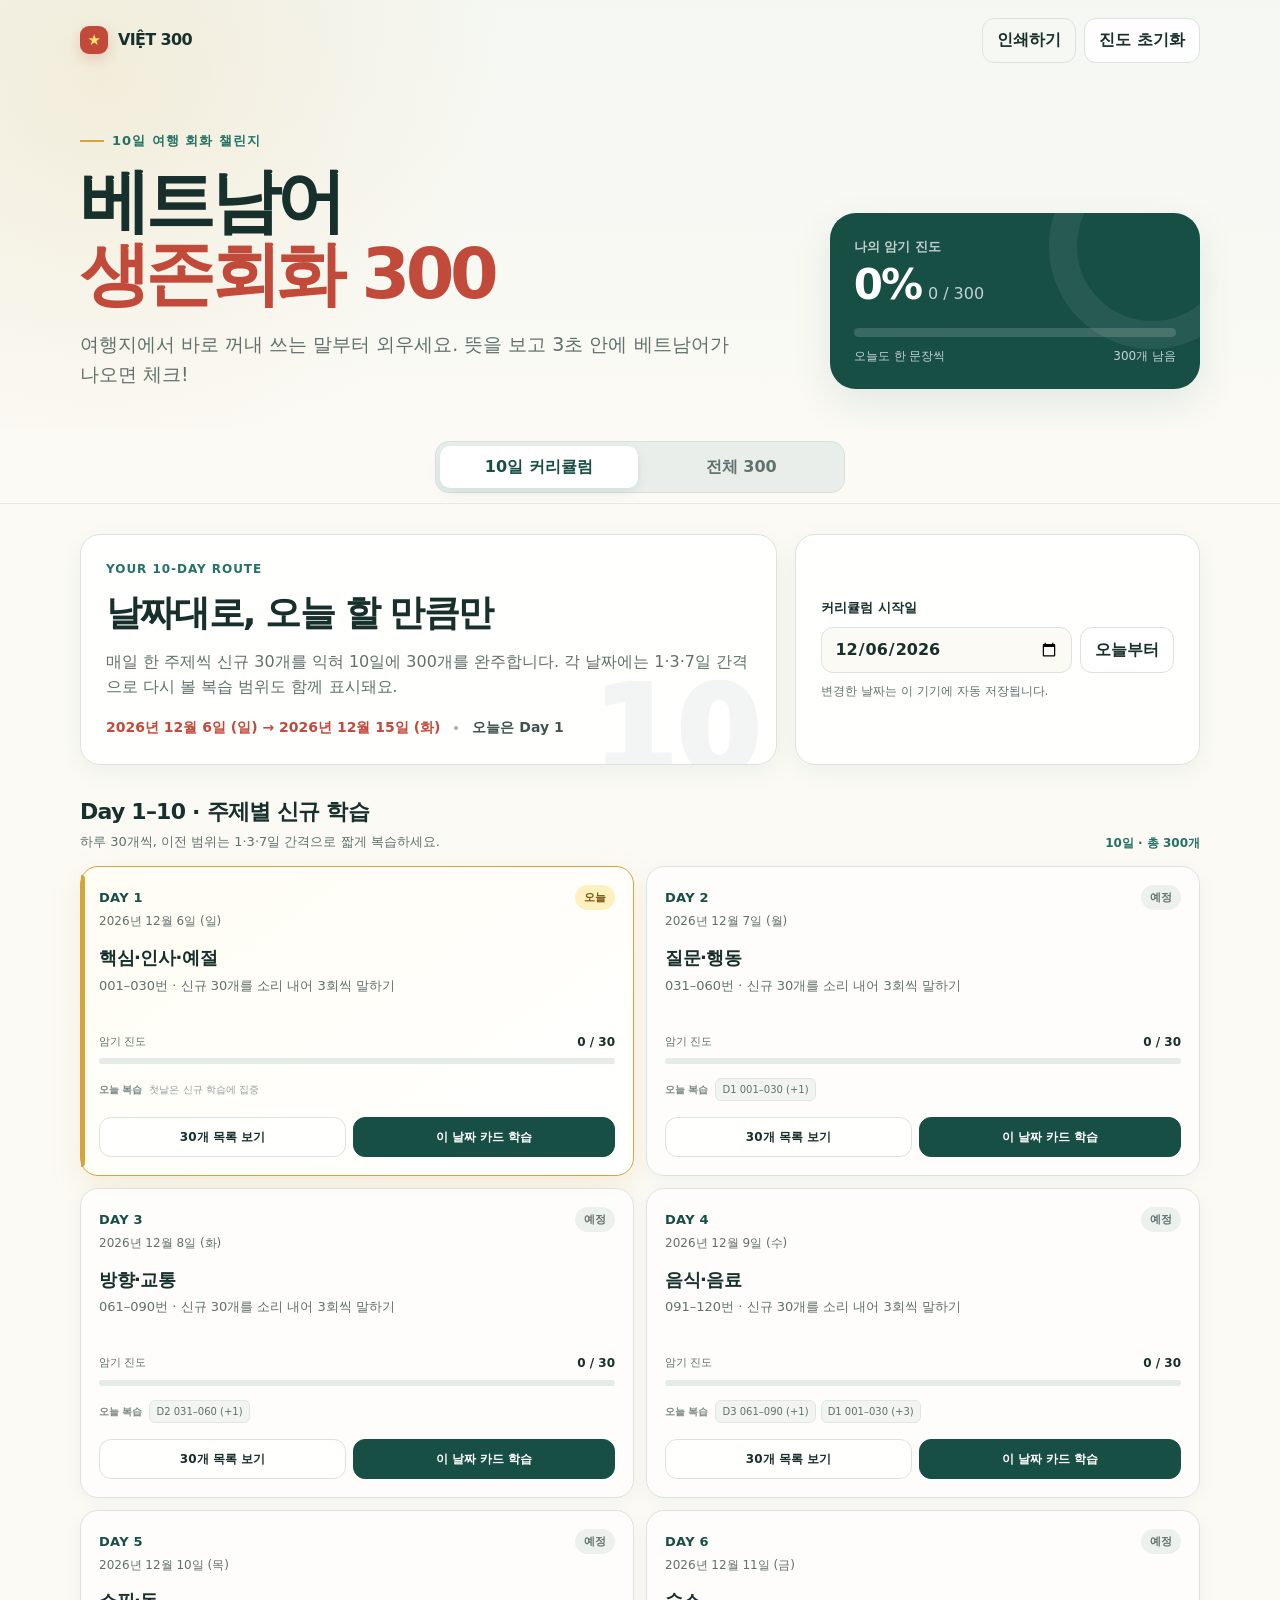
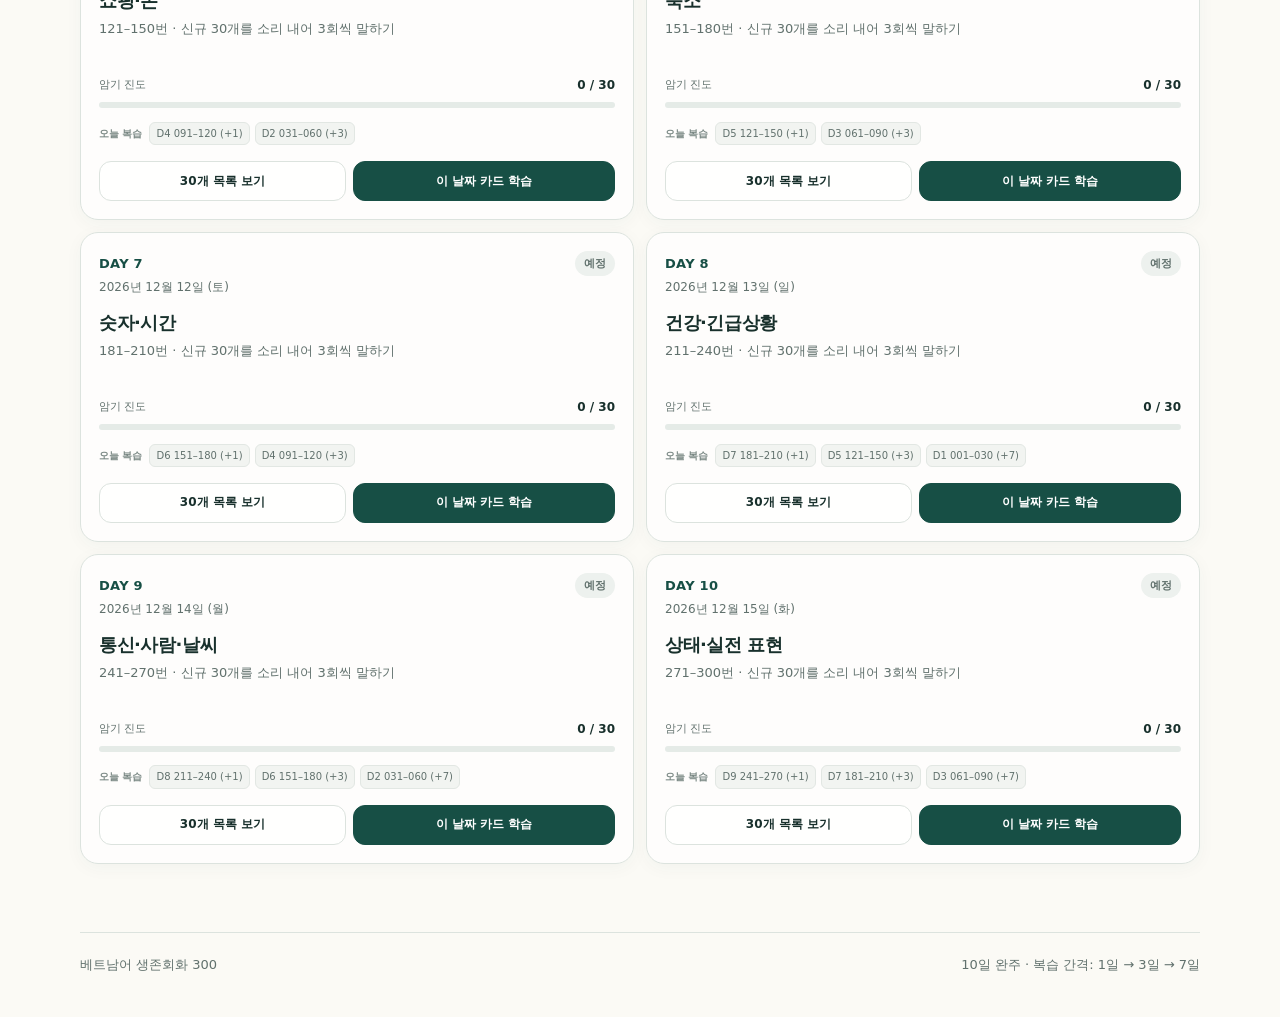
==== index.html @ 4cffe4d6 "Add files via upload" ====
<!doctype html>
<html lang="ko">
<head>
  <meta charset="utf-8">
  <meta name="viewport" content="width=device-width, initial-scale=1">
  <meta name="theme-color" content="#174f45">
  <meta name="description" content="여행과 생활에 바로 쓰는 베트남어 300개를 날짜별 10일 커리큘럼과 암기카드로 익히는 학습장">
  <title>베트남어 생존회화 300</title>
  <style>
    :root {
      --ink: #18302c;
      --muted: #61716d;
      --paper: #fbfaf5;
      --surface: #ffffff;
      --line: #dce3de;
      --green: #174f45;
      --green-2: #267265;
      --green-soft: #e8f2ed;
      --red: #c24a3b;
      --red-soft: #f9e9e5;
      --gold: #d5a43a;
      --shadow: 0 14px 38px rgba(23, 79, 69, .10);
      --radius: 20px;
    }

    * { box-sizing: border-box; }
    html { scroll-behavior: smooth; }
    body {
      margin: 0;
      color: var(--ink);
      background:
        radial-gradient(circle at 8% 3%, rgba(213, 164, 58, .13), transparent 25rem),
        linear-gradient(180deg, #f5f7f2 0, var(--paper) 28rem);
      font-family: Pretendard, "Noto Sans KR", "Apple SD Gothic Neo", system-ui, -apple-system, sans-serif;
      line-height: 1.55;
    }
    button, input { font: inherit; }
    button { color: inherit; }
    button, label { -webkit-tap-highlight-color: transparent; }
    .wrap { width: min(1120px, calc(100% - 32px)); margin: 0 auto; }
    .skip-link {
      position: fixed; left: 12px; top: -100px; z-index: 1000;
      padding: 10px 14px; color: white; background: var(--green); border-radius: 8px;
    }
    .skip-link:focus { top: 12px; }
    .site-header { padding: 18px 0 0; }
    .nav { display: flex; align-items: center; justify-content: space-between; gap: 16px; }
    .brand { display: flex; align-items: center; gap: 10px; font-weight: 850; letter-spacing: -.04em; }
    .flag-dot {
      width: 28px; height: 28px; display: grid; place-items: center; flex: 0 0 auto;
      color: #ffe16b; background: var(--red); border-radius: 9px; font-size: 15px;
      box-shadow: 0 5px 14px rgba(194, 74, 59, .22);
    }
    .nav-actions { display: flex; gap: 8px; }
    .btn {
      min-height: 44px; border: 1px solid var(--line); border-radius: 12px; padding: 9px 14px;
      background: rgba(255,255,255,.84); font-weight: 750; cursor: pointer; transition: .18s ease;
    }
    .btn:hover { transform: translateY(-1px); border-color: #adc2ba; box-shadow: 0 6px 16px rgba(23,79,69,.08); }
    .btn:focus-visible, .chip:focus-visible, input:focus-visible, .learn-check:focus-within {
      outline: 3px solid rgba(213,164,58,.52); outline-offset: 2px;
    }
    .btn.primary { border-color: var(--green); color: white; background: var(--green); }
    .btn.primary:hover { background: #103f37; }
    .btn.ghost { background: transparent; }
    .hero {
      display: grid; grid-template-columns: 1.45fr .75fr; gap: 34px; align-items: end;
      padding: 62px 0 42px;
    }
    .eyebrow {
      display: inline-flex; align-items: center; gap: 8px; margin: 0 0 14px;
      color: var(--green-2); font-size: 13px; font-weight: 850; letter-spacing: .08em;
      text-transform: uppercase;
    }
    .eyebrow::before { content: ""; width: 24px; height: 2px; background: var(--gold); }
    h1 { margin: 0; max-width: 760px; font-size: clamp(38px, 7vw, 70px); line-height: 1.04; letter-spacing: -.065em; }
    h1 .accent { color: var(--red); }
    .lead { max-width: 650px; margin: 20px 0 0; color: var(--muted); font-size: clamp(16px, 2.5vw, 19px); }
    .progress-card {
      position: relative; overflow: hidden; padding: 24px; color: white;
      background: var(--green); border-radius: 26px; box-shadow: var(--shadow);
    }
    .progress-card::after {
      content: ""; position: absolute; width: 150px; height: 150px; right: -55px; top: -70px;
      border: 28px solid rgba(255,255,255,.07); border-radius: 50%;
    }
    .progress-label { margin: 0 0 4px; color: rgba(255,255,255,.73); font-size: 13px; font-weight: 800; }
    .progress-number { display: flex; align-items: baseline; gap: 7px; }
    .progress-number strong { font-size: 42px; line-height: 1.15; letter-spacing: -.05em; }
    .progress-number span { color: rgba(255,255,255,.74); }
    .bar { height: 9px; margin-top: 18px; overflow: hidden; background: rgba(255,255,255,.15); border-radius: 999px; }
    .bar > span { display: block; width: 0; height: 100%; background: #f3cd69; border-radius: inherit; transition: width .35s ease; }
    .progress-foot { display: flex; justify-content: space-between; margin-top: 10px; color: rgba(255,255,255,.74); font-size: 12px; }
    .toolbar-shell {
      position: sticky; top: 0; z-index: 20; padding: 10px 0;
      background: rgba(251,250,245,.88); backdrop-filter: blur(14px);
      border-bottom: 1px solid rgba(220,227,222,.75);
    }
    .view-switch {
      display: grid; grid-template-columns: repeat(2, minmax(0, 1fr)); gap: 5px;
      width: min(410px, 100%); margin: 0 auto; padding: 4px;
      background: #e9eeea; border: 1px solid #d7e0da; border-radius: 14px;
    }
    .view-tab {
      min-height: 42px; padding: 8px 14px; border: 0; border-radius: 10px;
      color: var(--muted); background: transparent; font-weight: 820; cursor: pointer;
    }
    .view-tab[aria-selected="true"] {
      color: var(--green); background: white; box-shadow: 0 4px 12px rgba(23,79,69,.09);
    }
    .view-tab:focus-visible { outline: 3px solid rgba(213,164,58,.52); outline-offset: 2px; }
    .word-tools { margin-top: 10px; }
    .toolbar { display: grid; grid-template-columns: 1fr auto; gap: 12px; align-items: center; }
    .search-wrap { position: relative; }
    .search-icon { position: absolute; left: 16px; top: 50%; transform: translateY(-50%); color: var(--muted); font-size: 18px; }
    #search {
      width: 100%; height: 50px; padding: 0 44px 0 46px; color: var(--ink);
      background: var(--surface); border: 1px solid var(--line); border-radius: 15px;
      box-shadow: 0 4px 14px rgba(23,79,69,.04);
    }
    #search::placeholder { color: #8c9995; }
    #wordsPanel { scroll-margin-top: 170px; }
    .clear-search {
      position: absolute; right: 8px; top: 7px; width: 36px; height: 36px; border: 0;
      border-radius: 50%; color: var(--muted); background: transparent; cursor: pointer;
    }
    .clear-search:hover { background: var(--green-soft); }
    .category-strip { display: flex; gap: 8px; padding: 14px 0 2px; overflow-x: auto; scrollbar-width: thin; }
    .chip {
      flex: 0 0 auto; min-height: 38px; padding: 7px 13px; border: 1px solid var(--line);
      border-radius: 999px; background: var(--surface); color: var(--muted); font-weight: 720; cursor: pointer;
    }
    .chip[aria-pressed="true"] { color: white; background: var(--green); border-color: var(--green); }
    main { padding: 30px 0 68px; }
    [hidden] { display: none !important; }

    .curriculum-head {
      display: grid; grid-template-columns: minmax(0, 1fr) minmax(280px, .58fr); gap: 18px;
      align-items: stretch; margin-bottom: 30px;
    }
    .curriculum-intro, .date-card {
      padding: 25px; background: rgba(255,255,255,.94); border: 1px solid var(--line);
      border-radius: var(--radius); box-shadow: 0 7px 25px rgba(23,79,69,.055);
    }
    .curriculum-intro { position: relative; overflow: hidden; }
    .curriculum-intro::after {
      content: "10"; position: absolute; right: 18px; bottom: -28px; z-index: 0;
      color: rgba(23,79,69,.055); font-size: 120px; font-weight: 950; line-height: 1;
    }
    .curriculum-intro > * { position: relative; z-index: 1; }
    .section-kicker {
      margin: 0 0 6px; color: var(--green-2); font-size: 12px; font-weight: 850;
      letter-spacing: .08em; text-transform: uppercase;
    }
    .curriculum-intro h2 { margin: 0; font-size: clamp(27px, 4vw, 36px); letter-spacing: -.05em; }
    .curriculum-copy { max-width: 660px; margin: 9px 0 18px; color: var(--muted); }
    .schedule-summary {
      display: flex; flex-wrap: wrap; align-items: center; gap: 8px 14px; margin: 0;
      color: #40534e; font-size: 14px; font-weight: 720;
    }
    .schedule-summary strong { color: var(--red); }
    .summary-dot { width: 4px; height: 4px; background: #a8b5b0; border-radius: 50%; }
    .date-card { display: flex; flex-direction: column; justify-content: center; }
    .date-card label { display: block; margin-bottom: 8px; font-size: 13px; font-weight: 820; }
    .date-row { display: grid; grid-template-columns: minmax(0, 1fr) auto; gap: 8px; }
    #startDate {
      width: 100%; min-height: 46px; padding: 9px 12px; color: var(--ink); background: var(--paper);
      border: 1px solid var(--line); border-radius: 12px; font-weight: 720;
    }
    .date-help { margin: 9px 0 0; color: var(--muted); font-size: 12px; }
    .phase + .phase { margin-top: 38px; }
    .phase-head { display: flex; align-items: end; justify-content: space-between; gap: 16px; margin-bottom: 14px; }
    .phase-head h3 { margin: 0; font-size: 22px; letter-spacing: -.035em; }
    .phase-head p { margin: 3px 0 0; color: var(--muted); font-size: 13px; }
    .phase-count { flex: 0 0 auto; color: var(--green-2); font-size: 12px; font-weight: 800; }
    .day-grid { display: grid; grid-template-columns: repeat(2, minmax(0, 1fr)); gap: 12px; }
    .day-card {
      position: relative; min-width: 0; padding: 18px; background: rgba(255,255,255,.94);
      border: 1px solid var(--line); border-radius: 18px; box-shadow: 0 4px 18px rgba(23,79,69,.04);
    }
    .day-card.today {
      border-color: var(--gold); background: linear-gradient(145deg, #fffdf4, #fff);
      box-shadow: 0 11px 30px rgba(213,164,58,.15);
    }
    .day-card.today::before {
      content: ""; position: absolute; inset: 8px auto 8px 0; width: 4px;
      background: var(--gold); border-radius: 0 999px 999px 0;
    }
    .day-card.completed { background: #f3f7f4; }
    .day-card.upcoming { background: rgba(255,255,255,.72); }
    .day-card.overdue { border-color: #e4c5bd; }
    .day-top { display: flex; align-items: start; justify-content: space-between; gap: 12px; }
    .day-label { color: var(--green); font-size: 13px; font-weight: 900; letter-spacing: .02em; }
    .day-date { display: block; margin-top: 2px; color: var(--muted); font-size: 12px; }
    .day-status {
      flex: 0 0 auto; padding: 4px 9px; border-radius: 999px; color: var(--muted);
      background: #edf1ee; font-size: 11px; font-weight: 850;
    }
    .today .day-status { color: #755613; background: #fff0bf; }
    .completed .day-status { color: var(--green); background: #dfeee7; }
    .overdue .day-status { color: #9d493c; background: var(--red-soft); }
    .day-card h4 { margin: 13px 0 4px; font-size: 18px; letter-spacing: -.025em; }
    .day-task { min-height: 43px; margin: 0; color: var(--muted); font-size: 13px; }
    .day-progress { margin-top: 14px; }
    .day-progress-head { display: flex; justify-content: space-between; gap: 12px; color: var(--muted); font-size: 11px; }
    .day-progress-head strong { color: var(--ink); font-size: 12px; }
    .mini-bar { height: 6px; margin-top: 7px; overflow: hidden; background: #e5ebe7; border-radius: 999px; }
    .mini-bar span { display: block; height: 100%; background: var(--green-2); border-radius: inherit; }
    .review-due {
      display: flex; flex-wrap: wrap; align-items: center; gap: 5px; margin-top: 13px; min-height: 25px;
    }
    .review-label { margin-right: 2px; color: #7b8985; font-size: 10px; font-weight: 850; }
    .review-chip {
      padding: 3px 6px; color: #61716d; background: #f2f4f1; border: 1px solid #e2e7e3;
      border-radius: 6px; font-size: 10px; white-space: nowrap;
    }
    .review-empty { color: #95a09d; font-size: 10px; }
    .day-actions { display: flex; flex-wrap: wrap; gap: 7px; margin-top: 15px; }
    .day-actions .btn { flex: 1 1 118px; min-height: 40px; padding: 7px 10px; font-size: 12px; }
    .day-actions .btn.primary { flex-grow: 1.12; }
    .scope-banner {
      display: flex; align-items: center; justify-content: space-between; gap: 12px;
      margin-bottom: 16px; padding: 11px 13px; color: var(--green); background: var(--green-soft);
      border: 1px solid #c9ddd5; border-radius: 13px; font-size: 13px; font-weight: 750;
    }
    .scope-banner .btn { flex: 0 0 auto; min-height: 36px; padding: 6px 10px; background: white; font-size: 11px; }
    .list-head { display: flex; justify-content: space-between; align-items: end; gap: 18px; margin-bottom: 18px; }
    .list-head h2 { margin: 0; font-size: 25px; letter-spacing: -.04em; }
    .result-count { margin: 3px 0 0; color: var(--muted); font-size: 14px; }
    .legend { color: var(--muted); font-size: 13px; text-align: right; }
    .word-grid { display: grid; grid-template-columns: repeat(2, minmax(0, 1fr)); gap: 12px; }
    .word-card {
      display: grid; grid-template-columns: 46px minmax(0,1.25fr) minmax(0,1fr) 42px;
      align-items: center; gap: 12px; min-height: 96px; padding: 16px;
      background: rgba(255,255,255,.94); border: 1px solid var(--line); border-radius: 17px;
      box-shadow: 0 4px 18px rgba(23,79,69,.045); transition: .2s ease;
    }
    .word-card:hover { border-color: #b8cbc4; box-shadow: 0 10px 26px rgba(23,79,69,.08); }
    .word-card.learned { background: #f2f7f3; }
    .word-card.learned .vietnamese { text-decoration: line-through; text-decoration-color: rgba(23,79,69,.3); }
    .num { color: #87938f; font-size: 12px; font-weight: 780; font-variant-numeric: tabular-nums; }
    .vietnamese { display: block; font-size: 19px; font-weight: 850; line-height: 1.28; letter-spacing: -.01em; }
    .pronunciation { display: block; margin-top: 4px; color: var(--green-2); font-size: 13px; }
    .meaning { color: #3d504b; font-size: 14px; }
    .learn-check {
      display: grid; place-items: center; width: 44px; height: 44px; justify-self: end;
      border: 1px solid var(--line); border-radius: 12px; background: var(--paper); cursor: pointer;
    }
    .learn-check:hover { border-color: var(--green-2); }
    .learn-check input { position: absolute; opacity: 0; width: 1px; height: 1px; }
    .checkmark {
      width: 20px; height: 20px; display: grid; place-items: center; border: 2px solid #9aaba6;
      border-radius: 7px; color: white; font-size: 13px; font-weight: 900;
    }
    .learn-check input:checked + .checkmark { border-color: var(--green); background: var(--green); }
    .learn-check input:checked + .checkmark::after { content: "✓"; }
    .empty {
      grid-column: 1 / -1; padding: 70px 20px; text-align: center; color: var(--muted);
      border: 1px dashed #bdcac5; border-radius: var(--radius);
    }
    .empty strong { display: block; margin-bottom: 5px; color: var(--ink); font-size: 18px; }
    .guide { margin-top: 54px; }
    .guide > h2 { margin: 0 0 18px; font-size: 25px; letter-spacing: -.04em; }
    .guide-grid { display: grid; grid-template-columns: 1.2fr .8fr; gap: 14px; }
    .plan-card { grid-column: 1 / -1; }
    details { background: var(--surface); border: 1px solid var(--line); border-radius: 18px; }
    summary { padding: 18px 20px; font-weight: 820; cursor: pointer; }
    .details-body { padding: 0 20px 20px; color: var(--muted); }
    .patterns { margin: 0; padding-left: 23px; }
    .patterns li + li { margin-top: 8px; }
    .patterns code { color: var(--green); background: var(--green-soft); border-radius: 5px; padding: 1px 5px; font-family: inherit; font-weight: 750; }
    .routine { margin: 0; padding-left: 21px; }
    .routine li + li { margin-top: 8px; }
    .plan-stages { display: grid; grid-template-columns: repeat(3, 1fr); gap: 10px; }
    .plan-stage { padding: 14px; background: var(--paper); border: 1px solid var(--line); border-radius: 13px; }
    .plan-stage strong { display: block; margin-bottom: 4px; color: var(--green); font-size: 13px; }
    .plan-stage span { font-size: 13px; }
    .notice {
      margin-top: 16px; padding: 15px 17px; color: #745b1f; background: #fff7df;
      border: 1px solid #edd99c; border-radius: 14px; font-size: 13px;
    }
    footer { padding: 0 0 42px; color: var(--muted); font-size: 13px; }
    .footer-inner { display: flex; justify-content: space-between; gap: 20px; padding-top: 22px; border-top: 1px solid var(--line); }

    .modal {
      position: fixed; inset: 0; z-index: 100; display: none; place-items: center; padding: 18px;
      background: rgba(15,35,31,.72); backdrop-filter: blur(9px);
    }
    .modal.open { display: grid; }
    .study-panel {
      width: min(650px, 100%); max-height: calc(100dvh - 36px); overflow: auto; padding: 18px;
      background: #f6f7f2; border-radius: 26px; box-shadow: 0 30px 90px rgba(0,0,0,.28);
    }
    .study-top { display: flex; justify-content: space-between; align-items: center; gap: 10px; }
    .study-meta { color: var(--muted); font-size: 13px; font-weight: 750; }
    .icon-btn {
      width: 44px; height: 44px; border: 1px solid var(--line); border-radius: 12px;
      background: white; font-size: 20px; cursor: pointer;
    }
    .flashcard {
      position: relative; width: 100%; min-height: 350px; margin-top: 14px; padding: 40px 30px;
      display: flex; flex-direction: column; align-items: center; justify-content: center;
      color: inherit; font: inherit; text-align: center; background: white; border: 1px solid var(--line); border-radius: 22px;
      box-shadow: var(--shadow); cursor: pointer; user-select: none;
    }
    .flash-category {
      position: absolute; top: 18px; left: 18px; padding: 5px 9px;
      color: var(--green-2); background: var(--green-soft); border-radius: 999px; font-size: 11px; font-weight: 800;
    }
    .flash-num { position: absolute; top: 22px; right: 20px; color: #8a9692; font-size: 12px; }
    .flash-prompt { color: var(--muted); font-size: 13px; font-weight: 760; }
    .flash-meaning { margin-top: 8px; font-size: clamp(25px, 6vw, 38px); font-weight: 870; line-height: 1.25; letter-spacing: -.045em; }
    .flash-answer { display: none; margin-top: 32px; padding-top: 26px; width: min(410px, 100%); border-top: 1px solid var(--line); }
    .flashcard.revealed .flash-answer { display: block; animation: rise .2s ease; }
    .flash-vietnamese { display: block; color: var(--red); font-size: clamp(26px, 6vw, 40px); font-weight: 900; line-height: 1.2; }
    .flash-pron { display: block; margin-top: 8px; color: var(--green-2); font-weight: 700; }
    .reveal-hint { margin-top: 26px; color: #8b9793; font-size: 12px; }
    .flashcard.revealed .reveal-hint { display: none; }
    @keyframes rise { from { opacity: 0; transform: translateY(7px); } }
    .study-actions { display: grid; grid-template-columns: auto repeat(5, 1fr); gap: 9px; margin-top: 12px; }
    .study-actions .btn { min-height: 48px; }
    .btn.shuffle[aria-pressed="true"] { color: var(--green); background: var(--green-soft); border-color: #a9c8bd; }
    .study-help { margin: 10px 3px 0; color: #788681; font-size: 11px; text-align: center; }
    .flash-answer-meaning { display: none; margin-top: 10px; color: #41534e; font-size: 16px; font-weight: 760; }
    .flashcard.listening .flash-answer-meaning { display: block; }
    body.modal-open { overflow: hidden; }
    .sr-only {
      position: absolute !important; width: 1px !important; height: 1px !important; padding: 0 !important;
      margin: -1px !important; overflow: hidden !important; clip: rect(0,0,0,0) !important; white-space: nowrap !important; border: 0 !important;
    }

    @media (max-width: 760px) {
      .wrap { width: min(100% - 22px, 660px); }
      .site-header { padding-top: 12px; }
      .brand span:last-child { font-size: 14px; }
      .nav-actions .btn.ghost { display: none; }
      .hero { grid-template-columns: 1fr; gap: 26px; padding: 42px 0 30px; }
      .progress-card { padding: 20px; }
      .curriculum-head { grid-template-columns: 1fr; }
      .day-grid { grid-template-columns: 1fr; }
      .toolbar { grid-template-columns: 1fr auto; }
      #studyButton span { display: none; }
      .word-grid { grid-template-columns: 1fr; }
      .word-card { grid-template-columns: 40px minmax(0,1.25fr) minmax(0,1fr) 40px; min-height: 88px; padding: 13px; gap: 8px; }
      .vietnamese { font-size: 17px; }
      .meaning { font-size: 13px; }
      .guide-grid { grid-template-columns: 1fr; }
      .plan-card { grid-column: auto; }
      .plan-stages { grid-template-columns: 1fr; }
      .footer-inner { flex-direction: column; gap: 5px; }
    }
    @media (max-width: 440px) {
      .word-card { grid-template-columns: 34px minmax(0,1fr) 38px; }
      .meaning { grid-column: 2; margin-top: -3px; }
      .learn-check { grid-column: 3; grid-row: 1 / span 2; }
      .toolbar-shell { padding-top: 7px; }
      .view-tab { padding-inline: 8px; font-size: 13px; }
      .curriculum-intro, .date-card { padding: 19px; }
      .date-row { grid-template-columns: 1fr; }
      .date-row .btn { width: 100%; }
      .phase-head { align-items: start; }
      .phase-count { display: none; }
      .day-card { padding: 16px; }
      .scope-banner { align-items: start; flex-direction: column; }
      .list-head { align-items: start; }
      .legend { display: none; }
      .flashcard { min-height: 330px; padding-inline: 20px; }
      .study-actions {
        position: sticky; bottom: 0; z-index: 2; grid-template-columns: 1fr 1fr;
        padding: 10px 0 calc(10px + env(safe-area-inset-bottom)); background: #f6f7f2;
      }
      .study-actions .shuffle { grid-column: 1 / -1; }
    }

    @media (prefers-reduced-motion: reduce) {
      *, *::before, *::after { scroll-behavior: auto !important; animation: none !important; transition: none !important; }
    }

    @media print {
      @page { margin: 12mm; }
      body { background: white; color: black; font-size: 10pt; }
      .site-header, .toolbar-shell, .nav-actions, .progress-card, .legend, .guide, #curriculumPanel, footer, .modal, .learn-check, .scope-banner { display: none !important; }
      .hero { display: block; padding: 0 0 8mm; }
      h1 { font-size: 25pt; }
      .lead { margin-top: 3mm; font-size: 10pt; }
      main { padding: 0; }
      .list-head { margin-bottom: 4mm; }
      .word-grid { grid-template-columns: repeat(2, 1fr); gap: 2mm; }
      .word-card, .word-card.learned { display: grid; grid-template-columns: 9mm 1.15fr 1fr; min-height: 0; padding: 2.5mm; break-inside: avoid; box-shadow: none; background: white; border-radius: 2mm; }
      .word-card.learned .vietnamese { text-decoration: none; }
      .vietnamese { font-size: 11pt; }
      .pronunciation, .meaning, .num { color: #333; font-size: 8.5pt; }
    }
  </style>
</head>
<body>
  <a class="skip-link" href="#mainContent">학습 내용으로 건너뛰기</a>

  <header class="site-header">
    <div class="wrap nav">
      <div class="brand"><span class="flag-dot" aria-hidden="true">★</span><span>VIỆT 300</span></div>
      <div class="nav-actions">
        <button class="btn ghost" id="printButton" type="button">인쇄하기</button>
        <button class="btn" id="resetButton" type="button">진도 초기화</button>
      </div>
    </div>
  </header>

  <section class="wrap hero" aria-labelledby="pageTitle">
    <div>
      <p class="eyebrow">10일 여행 회화 챌린지</p>
      <h1 id="pageTitle">베트남어<br><span class="accent">생존회화 300</span></h1>
      <p class="lead">여행지에서 바로 꺼내 쓰는 말부터 외우세요. 뜻을 보고 3초 안에 베트남어가 나오면 체크!</p>
    </div>
    <aside class="progress-card" aria-label="전체 학습 진도">
      <p class="progress-label">나의 암기 진도</p>
      <div class="progress-number"><strong id="progressPercent">0%</strong><span id="progressFraction">0 / 300</span></div>
      <div class="bar" aria-hidden="true"><span id="progressBar"></span></div>
      <div class="progress-foot"><span>오늘도 한 문장씩</span><span id="remainingText">300개 남음</span></div>
    </aside>
  </section>

  <div class="toolbar-shell">
    <div class="wrap">
      <div class="view-switch" role="tablist" aria-label="학습 화면 선택">
        <button class="view-tab" id="curriculumTab" type="button" role="tab" aria-selected="true" aria-controls="curriculumPanel">10일 커리큘럼</button>
        <button class="view-tab" id="wordsTab" type="button" role="tab" aria-selected="false" aria-controls="wordsPanel" tabindex="-1">전체 300</button>
      </div>
      <div class="word-tools" id="wordTools" hidden>
        <div class="toolbar">
          <div class="search-wrap">
            <label class="sr-only" for="search">베트남어, 발음 또는 뜻 검색</label>
            <span class="search-icon" aria-hidden="true">⌕</span>
            <input id="search" type="search" autocomplete="off" placeholder="베트남어·발음·뜻 검색">
            <button class="clear-search" id="clearSearch" type="button" aria-label="검색어 지우기" hidden>×</button>
          </div>
          <button class="btn primary" id="studyButton" type="button">암기카드 <span>시작</span></button>
        </div>
        <nav class="category-strip" id="categoryStrip" aria-label="주제별 필터"></nav>
      </div>
    </div>
  </div>

  <main class="wrap" id="mainContent">
    <section id="curriculumPanel" role="tabpanel" aria-labelledby="curriculumTab">
      <div class="curriculum-head">
        <div class="curriculum-intro">
          <p class="section-kicker">Your 10-day route</p>
          <h2>날짜대로, 오늘 할 만큼만</h2>
          <p class="curriculum-copy">매일 한 주제씩 신규 30개를 익혀 10일에 300개를 완주합니다. 각 날짜에는 1·3·7일 간격으로 다시 볼 복습 범위도 함께 표시돼요.</p>
          <p class="schedule-summary" id="scheduleSummary" aria-live="polite"></p>
        </div>
        <div class="date-card">
          <label for="startDate">커리큘럼 시작일</label>
          <div class="date-row">
            <input id="startDate" type="date" aria-describedby="dateHelp">
            <button class="btn" id="todayStartButton" type="button">오늘부터</button>
          </div>
          <p class="date-help" id="dateHelp">변경한 날짜는 이 기기에 자동 저장됩니다.</p>
        </div>
      </div>
      <div id="curriculumList" aria-label="10일 학습 일정"></div>
    </section>

    <section id="wordsPanel" role="tabpanel" aria-labelledby="wordsTab" hidden>
      <div class="scope-banner" id="scopeBanner" hidden>
        <span id="scopeText"></span>
        <button class="btn" id="clearScope" type="button">전체 300개로</button>
      </div>
      <section aria-labelledby="listTitle">
      <div class="list-head">
        <div>
          <h2 id="listTitle">전체 표현</h2>
          <p class="result-count" id="resultCount" aria-live="polite">300개 표현</p>
        </div>
        <p class="legend">외웠다면 오른쪽 체크 ✓</p>
      </div>
      <div class="word-grid" id="wordList"></div>
      </section>

      <section class="guide" aria-labelledby="guideTitle">
      <h2 id="guideTitle">외우는 방법</h2>
      <div class="guide-grid">
        <details open>
          <summary>반드시 외울 문장 틀 10개</summary>
          <div class="details-body">
            <ol class="patterns">
              <li><code>Tôi muốn ___.</code> — 저는 ___을 원해요.</li>
              <li><code>Tôi cần ___.</code> — 저는 ___이 필요해요.</li>
              <li><code>Cho tôi ___, được không ạ?</code> — ___을 주시겠어요?</li>
              <li><code>Tôi muốn đi đến ___.</code> — ___에 가고 싶어요.</li>
              <li><code>___ ở đâu?</code> — ___은 어디예요?</li>
              <li><code>Có ___ không?</code> — ___이 있나요?</li>
              <li><code>___ bao nhiêu tiền?</code> — ___은 얼마예요?</li>
              <li><code>Tôi có thể ___ không?</code> — 제가 ___해도 되나요?</li>
              <li><code>Tôi không hiểu. Xin nói chậm / nói lại.</code> — 이해 못 했어요. 천천히 / 다시 말해 주세요.</li>
              <li><code>Tôi bị đau ___. Tôi cần bác sĩ.</code> — ___이 아파요. 의사가 필요해요.</li>
            </ol>
          </div>
        </details>
        <details open>
          <summary>하루 25분 루틴</summary>
          <div class="details-body">
            <ol class="routine">
              <li>전날 복습 <strong>5분</strong></li>
              <li>신규 단어 듣고 따라 말하기 <strong>10분</strong></li>
              <li>뜻을 가리고 회상하기 <strong>7분</strong></li>
              <li>문장 틀에 끼워 말하기 <strong>3분</strong></li>
            </ol>
            <p class="notice"><strong>발음 안내</strong><br>한글 표기는 북부 표준 발음에 가까운 읽기 힌트입니다. 성조는 베트남어 철자와 원어민 음성을 함께 확인하세요.</p>
          </div>
        </details>
        <details class="plan-card">
          <summary>10일 암기 계획</summary>
          <div class="details-body">
            <div class="plan-stages">
              <div class="plan-stage"><strong>매일 신규</strong><span>주제별 30개를 듣고 따라 말하기</span></div>
              <div class="plan-stage"><strong>간격 복습</strong><span>1일·3일·7일 전에 배운 범위 다시 보기</span></div>
              <div class="plan-stage"><strong>10일 완주</strong><span>하루 30개 × 10일로 전체 300개 학습</span></div>
            </div>
          </div>
        </details>
      </div>
      </section>
    </section>
  </main>

  <footer>
    <div class="wrap footer-inner"><span>베트남어 생존회화 300</span><span>10일 완주 · 복습 간격: 1일 → 3일 → 7일</span></div>
  </footer>

  <div class="modal" id="studyModal" role="dialog" aria-modal="true" aria-labelledby="studyTitle" aria-hidden="true">
    <section class="study-panel">
      <div class="study-top">
        <div>
          <strong id="studyTitle">암기카드</strong>
          <div class="study-meta" id="studyMeta" aria-live="polite"></div>
        </div>
        <button class="icon-btn" id="closeStudy" type="button" aria-label="암기카드 닫기">×</button>
      </div>
      <button class="flashcard" id="flashcard" type="button" aria-label="정답 보기">
        <span class="flash-category" id="flashCategory"></span>
        <span class="flash-num" id="flashNum"></span>
        <span class="flash-prompt" id="flashPrompt">뜻을 보고 베트남어로 말해보세요</span>
        <span class="flash-meaning" id="flashMeaning"></span>
        <span class="flash-answer" id="flashAnswer">
          <span class="flash-vietnamese" id="flashVietnamese" lang="vi"></span>
          <span class="flash-pron" id="flashPron"></span>
          <span class="flash-answer-meaning" id="flashAnswerMeaning"></span>
        </span>
        <span class="reveal-hint">카드를 누르면 정답이 보여요</span>
      </button>
      <div class="study-actions">
        <button class="btn shuffle" id="shuffleButton" type="button" aria-pressed="false">순서 섞기</button>
        <button class="btn" id="listenButton" type="button">발음 듣기</button>
        <button class="btn" id="revealButton" type="button">정답 보기</button>
        <button class="btn" id="againButton" type="button">다시 볼래요</button>
        <button class="btn" id="learnedButton" type="button">외웠어요 ✓</button>
        <button class="btn primary" id="nextButton" type="button">다음 카드</button>
      </div>
      <p class="study-help">Space 정답 보기 · → 다음 · L 외움 표시 · Esc 닫기 · 음성은 기기의 베트남어 음성을 사용해요</p>
    </section>
  </div>

  <script>
    "use strict";

    const RAW = [
      ["xin chào","씬 짜오","안녕하세요"],
      ["cảm ơn","깜 언","감사합니다"],
      ["xin lỗi","씬 로이","미안합니다 / 실례합니다"],
      ["không sao","콩 싸오","괜찮아요"],
      ["vâng","벙","네(북부에서 흔함)"],
      ["dạ","자 / 야","네·예(공손)"],
      ["không","콩","아니요 / 안"],
      ["được","드억","돼요 / 좋아요"],
      ["không được","콩 드억","안 돼요"],
      ["làm ơn","람 언","부탁합니다 / 제발"],
      ["giúp tôi","줍 또이","도와주세요"],
      ["tôi","또이","나 / 저"],
      ["bạn","반","친구; 또래·친근한 상대를 부르는 말"],
      ["anh","아잉","연상 남성 호칭"],
      ["chị","찌","연상 여성 호칭"],
      ["em","엠","어린 사람·동생 호칭"],
      ["ông","옹","연장자 남성·할아버지"],
      ["bà","바","연장자 여성·할머니"],
      ["chúng tôi","쭝 또이","우리(상대방 제외)"],
      ["người Hàn Quốc","응으어이 한 꾸옥","한국인"],
      ["tiếng Việt","띠엥 비엣","베트남어"],
      ["tiếng Anh","띠엥 아잉","영어"],
      ["tôi không hiểu","또이 콩 히에우","이해 못 해요"],
      ["xin nói chậm lại","씬 노이 쩜 라이","좀 더 천천히 말해 주세요"],
      ["xin nói lại","씬 노이 라이","다시 말해 주세요"],
      ["xin viết ra","씬 비엣 자","적어 주세요"],
      ["đúng","둥","맞아요"],
      ["sai","싸이","틀려요"],
      ["tốt","똣","좋아요 / 좋은"],
      ["cẩn thận","껀 턴","조심하세요"],
      ["ai","아이","누구"],
      ["gì","지","무엇"],
      ["ở đâu","어 더우","어디에"],
      ["khi nào","키 나오","언제"],
      ["tại sao","따이 싸오","왜"],
      ["như thế nào","느 테 나오","어떻게"],
      ["bao nhiêu","바오 니에우","얼마 / 몇"],
      ["cái này","까이 나이","이것"],
      ["cái kia","까이 끼어","저것"],
      ["có","꼬","있다 / 가지다"],
      ["có không?","꼬 콩?","있어요?"],
      ["muốn","무온","원하다"],
      ["cần","껀","필요하다"],
      ["biết","비엣","알다"],
      ["tìm","띰","찾다"],
      ["đi","디","가다"],
      ["đến","덴","오다 / 도착하다"],
      ["về","베","돌아가다"],
      ["vào","바오","들어가다"],
      ["ra","자","나가다"],
      ["dừng lại","증 라이","멈추세요"],
      ["chờ","쩌","기다리다"],
      ["mở","머","열다"],
      ["đóng","동","닫다"],
      ["xem","쎔","보다"],
      ["nghe","응에","듣다"],
      ["ăn","안","먹다"],
      ["uống","우옹","마시다"],
      ["ngủ","응우","자다"],
      ["gọi","고이","부르다 / 전화하다"],
      ["trái","짜이","왼쪽"],
      ["phải","파이","오른쪽"],
      ["thẳng","탕","직진 / 곧장"],
      ["trước","쯔억","앞 / 전에"],
      ["sau","싸우","뒤 / 후에"],
      ["gần","건","가깝다"],
      ["xa","싸","멀다"],
      ["bên cạnh","벤 까잉","옆"],
      ["đối diện","도이 지엔","맞은편"],
      ["ở đây","어 더이","여기"],
      ["ở đó","어 도","거기 / 저기"],
      ["đường","드엉","길 / 도로"],
      ["ngã tư","응아 뜨","사거리"],
      ["bản đồ","반 도","지도"],
      ["địa chỉ","지어 찌","주소"],
      ["sân bay","썬 바이","공항"],
      ["nhà ga","냐 가","기차역"],
      ["bến xe","벤 쎄","버스터미널"],
      ["trạm xe buýt","짬 쎄 부잇","버스 정류장"],
      ["khách sạn","칵 산","호텔"],
      ["nhà vệ sinh","냐 베 씽","화장실"],
      ["taxi","딱씨","택시"],
      ["xe buýt","쎄 부잇","버스"],
      ["tàu hỏa","따우 호아","기차"],
      ["tàu điện","따우 디엔","전철 / 도시철도"],
      ["xe máy","쎄 마이","오토바이"],
      ["ô tô","오 또","자동차"],
      ["vé","베","표 / 티켓"],
      ["lên","렌","타다 / 올라가다"],
      ["xuống","쑤옹","내리다 / 내려가다"],
      ["nhà hàng","냐 항","식당"],
      ["quán ăn","꽌 안","음식점"],
      ["thực đơn","특 던","메뉴"],
      ["món ăn","몬 안","요리 / 음식"],
      ["cơm","껌","밥 / 식사"],
      ["phở","퍼","쌀국수"],
      ["bánh mì","바잉 미","반미 / 빵"],
      ["bún","분","가는 쌀국수"],
      ["thịt","팃","고기"],
      ["bò","보","소 / 쇠고기"],
      ["gà","가","닭 / 닭고기"],
      ["heo","헤오","돼지 / 돼지고기(남부)"],
      ["cá","까","생선"],
      ["hải sản","하이 산","해산물"],
      ["rau","자우","채소"],
      ["trái cây","짜이 꺼이","과일(남부)"],
      ["nước","느억","물 / 음료"],
      ["cà phê","까 페","커피"],
      ["bia","비어","맥주"],
      ["trà","짜","차"],
      ["sữa","쓰어","우유"],
      ["đá","다","얼음"],
      ["nóng","농","뜨거운"],
      ["lạnh","라잉","차가운"],
      ["cay","까이","매운"],
      ["ngọt","응엇","단"],
      ["đồ chay","도 짜이","채식 음식"],
      ["ngon","응언","맛있는"],
      ["dị ứng","지 응","알레르기"],
      ["không cay","콩 까이","안 맵게"],
      ["cửa hàng","끄어 항","가게"],
      ["chợ","쩌","시장"],
      ["siêu thị","씨에우 티","슈퍼마켓"],
      ["mua","무어","사다"],
      ["bán","반","팔다"],
      ["giá","자","가격"],
      ["tiền","띠엔","돈"],
      ["đồng","동","동(베트남 화폐)"],
      ["tiền mặt","띠엔 맛","현금"],
      ["thẻ","테","카드"],
      ["hóa đơn","호아 던","계산서 / 청구서"],
      ["biên lai","비엔 라이","영수증"],
      ["rẻ","제","싸다"],
      ["đắt","닷","비싸다"],
      ["giảm giá","잠 자","할인"],
      ["mặc cả","막 까","흥정"],
      ["kích cỡ","끽 꺼","사이즈"],
      ["nhỏ","뇨","작은"],
      ["lớn","런","큰"],
      ["màu","마우","색"],
      ["đỏ","도","빨간색"],
      ["xanh","싸잉","파란색 / 초록색"],
      ["đen","댄","검은색"],
      ["trắng","짱","흰색"],
      ["thử","트","입어보다 / 시험하다"],
      ["đổi","도이","교환하다 / 바꾸다"],
      ["trả lại","짜 라이","반품하다 / 돌려주다"],
      ["mở cửa","머 끄어","영업 중 / 문을 열다"],
      ["đóng cửa","동 끄어","영업 종료 / 문을 닫다"],
      ["hết hàng","헷 항","품절"],
      ["nhà nghỉ","냐 응이","여관 / 저가 숙소"],
      ["phòng","퐁","방"],
      ["đặt phòng","닷 퐁","방을 예약하다"],
      ["còn phòng không?","꼰 퐁 콩?","빈방 있나요?"],
      ["một đêm","못 뎀","하룻밤"],
      ["nhận phòng","년 퐁","체크인"],
      ["trả phòng","짜 퐁","체크아웃"],
      ["lễ tân","레 떤","프런트 / 접수처"],
      ["chìa khóa","찌어 콰","열쇠"],
      ["hộ chiếu","호 찌에우","여권"],
      ["tiền đặt cọc","띠엔 닷 꼭","보증금"],
      ["bữa sáng","브어 상","아침 식사"],
      ["Wi-Fi","와이파이","와이파이"],
      ["mật khẩu","멋 커우","비밀번호"],
      ["điều hòa","디에우 화","에어컨(북부)"],
      ["nước nóng","느억 농","온수"],
      ["phòng tắm","퐁 땀","욕실"],
      ["vòi hoa sen","버이 화 센","샤워기"],
      ["khăn tắm","칸 땀","목욕 수건"],
      ["xà phòng","싸 퐁","비누"],
      ["giấy vệ sinh","저이 베 씽","화장지"],
      ["giường","즈엉","침대"],
      ["chăn","짠","이불"],
      ["gối","고이","베개"],
      ["thang máy","탕 마이","엘리베이터"],
      ["cầu thang","꺼우 탕","계단"],
      ["tầng","떵","층"],
      ["phòng đơn","퐁 던","1인실"],
      ["phòng đôi","퐁 도이","2인실 / 더블룸"],
      ["hành lý","한 리","짐 / 수하물"],
      ["số không","소 콩","숫자 0"],
      ["một","못","1"],
      ["hai","하이","2"],
      ["ba","바","3"],
      ["bốn","본","4"],
      ["năm","남","5"],
      ["sáu","사우","6"],
      ["bảy","바이","7"],
      ["tám","땀","8"],
      ["chín","찐","9"],
      ["mười","므어이","10"],
      ["trăm","짬","백 / 100"],
      ["nghìn / ngàn","응인 / 응안","천 / 1,000(북부 / 남부)"],
      ["triệu","찌에우","백만 / 1,000,000"],
      ["mấy giờ?","머이 저?","몇 시예요?"],
      ["giờ","저","시 / 시간"],
      ["phút","풋","분"],
      ["hôm nay","홈 나이","오늘"],
      ["ngày mai","응아이 마이","내일"],
      ["hôm qua","홈 꽈","어제"],
      ["buổi sáng","부오이 상","아침"],
      ["buổi trưa","부오이 쯔어","정오 / 점심때"],
      ["buổi chiều","부오이 찌에우","오후"],
      ["buổi tối","부오이 또이","저녁 / 밤"],
      ["bây giờ","버이 저","지금"],
      ["sớm","썸","일찍 / 이른"],
      ["muộn","무온","늦게 / 늦은"],
      ["bao lâu?","바오 러우?","얼마나 오래요?"],
      ["mấy ngày?","머이 응아이?","며칠이요?"],
      ["mươi","므어이","20·30 등에서 쓰는 ‘십’"],
      ["bệnh viện","벤 비엔","병원"],
      ["nhà thuốc","냐 투옥","약국"],
      ["bác sĩ","박 씨","의사"],
      ["thuốc","투옥","약"],
      ["đau","다우","아프다 / 통증"],
      ["đau đầu","다우 더우","두통"],
      ["đau bụng","다우 붕","복통"],
      ["đau răng","다우 장","치통"],
      ["sốt","솟","열 / 발열"],
      ["ho","허","기침"],
      ["tiêu chảy","띠에우 짜이","설사"],
      ["buồn nôn","부온 논","메스꺼움"],
      ["chóng mặt","쫑 맛","어지러움"],
      ["khó thở","커 터","숨쉬기 힘들다"],
      ["chảy máu","짜이 마우","피가 나다"],
      ["vết thương","벳 트엉","상처"],
      ["cấp cứu","껍 끄우","응급 / 응급실"],
      ["xe cấp cứu","쎄 껍 끄우","구급차"],
      ["cứu tôi với!","끄우 또이 버이!","살려 주세요!"],
      ["cảnh sát","까잉 삿","경찰"],
      ["gọi cảnh sát!","고이 까잉 삿!","경찰을 불러 주세요!"],
      ["cháy","짜이","불이 나다 / 타다"],
      ["nguy hiểm","응위 히엠","위험"],
      ["tôi bị mất…","또이 비 멋…","…을 잃어버렸어요"],
      ["tôi bị mất cắp…","또이 비 멋 깝…","…을 도난당했어요"],
      ["băng cá nhân","방 까 년","반창고"],
      ["bảo hiểm y tế","바오 히엠 이 떼","의료보험"],
      ["ngộ độc thực phẩm","응오 독 특 펌","식중독"],
      ["tôi dị ứng với…","또이 지 응 버이…","저는 …에 알레르기가 있어요"],
      ["thuốc giảm đau","투옥 잠 다우","진통제"],
      ["điện thoại","디엔 토아이","전화 / 휴대전화"],
      ["số điện thoại","소 디엔 토아이","전화번호"],
      ["thẻ SIM","테 심","유심 카드"],
      ["Internet","인떠넷","인터넷"],
      ["bộ sạc","보 삭","충전기"],
      ["pin","삔","배터리"],
      ["ổ cắm","오 깜","콘센트"],
      ["gọi điện","고이 디엔","전화하다"],
      ["tin nhắn","띤 냔","문자 / 메시지"],
      ["không có mạng","콩 꼬 망","인터넷이 안 돼요"],
      ["người","응으어이","사람"],
      ["gia đình","자 딘","가족"],
      ["trẻ em","쩨 엠","어린이"],
      ["đàn ông","단 옹","남자"],
      ["phụ nữ","푸 느","여자"],
      ["nhân viên","년 비엔","직원"],
      ["tài xế","따이 쎄","운전기사"],
      ["hướng dẫn viên","흐엉 전 비엔","안내원 / 가이드"],
      ["đại sứ quán","다이 스 꽌","대사관"],
      ["lãnh sự quán","라잉 스 꽌","영사관"],
      ["thời tiết","터이 띠엣","날씨"],
      ["mưa","므어","비"],
      ["nắng","낭","햇빛 / 맑은 날씨"],
      ["gió","저","바람"],
      ["bão","바오","폭풍 / 태풍"],
      ["trời mưa","쩌이 므어","비가 와요"],
      ["nhiệt độ","니엣 도","온도"],
      ["ẩm","엄","습한"],
      ["khô","코","건조한"],
      ["nhiều mây","니에우 머이","구름이 많은"],
      ["xấu","써우","나쁜 / 못생긴"],
      ["nhiều","니에우","많은"],
      ["ít","잇","적은"],
      ["nhanh","냐잉","빠른 / 빨리"],
      ["chậm","쩜","느린 / 천천히"],
      ["sạch","색","깨끗한"],
      ["bẩn","번","더러운"],
      ["an toàn","안 똰","안전한"],
      ["dễ","제","쉬운"],
      ["khó","커","어려운"],
      ["mới","머이","새로운"],
      ["cũ","꾸","오래된 / 중고의"],
      ["đủ","두","충분한"],
      ["thêm","템","더 / 추가하다"],
      ["quá","꽈","너무 / 매우"],
      ["rất","젓","매우"],
      ["giống nhau","종 냐우","같은 / 서로 닮은"],
      ["khác","칵","다른"],
      ["đẹp","뎁","아름다운 / 예쁜"],
      ["ổn","온","괜찮은 / 문제없는"],
      ["sẵn sàng","산 상","준비된"],
      ["bận","번","바쁜"],
      ["miễn phí","미엔 피","무료"],
      ["tạm biệt","땀 비엣","안녕 / 안녕히 가세요·계세요"],
      ["không có gì","콩 꼬 지","천만에요"],
      ["rất vui được gặp bạn","젓 부이 드억 갑 반","만나서 반가워요"],
      ["chúc may mắn","쭉 마이 만","행운을 빌어요"],
      ["tính tiền","띵 띠엔","계산해 주세요"],
      ["đắt quá","닷 꽈","너무 비싸요"],
      ["bớt được không?","벗 드억 콩?","깎아 주실 수 있나요?"]
    ];

    const CATEGORIES = [
      "핵심·인사·예절", "질문·행동", "방향·교통", "음식·음료", "쇼핑·돈",
      "숙소", "숫자·시간", "건강·긴급상황", "통신·사람·날씨", "상태·실전 표현"
    ];
    const WORDS = RAW.map((row, index) => ({
      id: index + 1,
      vietnamese: row[0],
      pronunciation: row[1],
      meaning: row[2],
      category: CATEGORIES[Math.floor(index / 30)]
    }));

    const STORAGE_KEY = "viet300-learned-v1";
    const START_DATE_KEY = "viet300-start-date-v1";
    const COURSE_DAYS = 10;
    const WORDS_PER_DAY = 30;
    const REVIEW_OFFSETS = [1, 3, 7];
    const state = {
      view: "curriculum",
      category: "전체",
      query: "",
      wordScope: null,
      scopeLabel: "",
      startDate: loadStartDate(),
      learned: loadLearned(),
      deck: [],
      deckIndex: 0,
      shuffled: false,
      studyLabel: "암기카드",
      returnFocus: null,
      returnDay: null
    };

    const els = {
      curriculumTab: document.querySelector("#curriculumTab"),
      wordsTab: document.querySelector("#wordsTab"),
      curriculumPanel: document.querySelector("#curriculumPanel"),
      wordsPanel: document.querySelector("#wordsPanel"),
      wordTools: document.querySelector("#wordTools"),
      curriculumList: document.querySelector("#curriculumList"),
      scheduleSummary: document.querySelector("#scheduleSummary"),
      startDate: document.querySelector("#startDate"),
      categoryStrip: document.querySelector("#categoryStrip"),
      search: document.querySelector("#search"),
      clearSearch: document.querySelector("#clearSearch"),
      wordList: document.querySelector("#wordList"),
      listTitle: document.querySelector("#listTitle"),
      resultCount: document.querySelector("#resultCount"),
      scopeBanner: document.querySelector("#scopeBanner"),
      scopeText: document.querySelector("#scopeText"),
      progressPercent: document.querySelector("#progressPercent"),
      progressFraction: document.querySelector("#progressFraction"),
      progressBar: document.querySelector("#progressBar"),
      remainingText: document.querySelector("#remainingText"),
      studyButton: document.querySelector("#studyButton"),
      studyModal: document.querySelector("#studyModal"),
      studyTitle: document.querySelector("#studyTitle"),
      studyMeta: document.querySelector("#studyMeta"),
      flashcard: document.querySelector("#flashcard"),
      flashCategory: document.querySelector("#flashCategory"),
      flashNum: document.querySelector("#flashNum"),
      flashPrompt: document.querySelector("#flashPrompt"),
      flashMeaning: document.querySelector("#flashMeaning"),
      flashVietnamese: document.querySelector("#flashVietnamese"),
      flashPron: document.querySelector("#flashPron"),
      flashAnswerMeaning: document.querySelector("#flashAnswerMeaning"),
      learnedButton: document.querySelector("#learnedButton"),
      revealButton: document.querySelector("#revealButton"),
      shuffleButton: document.querySelector("#shuffleButton"),
      listenButton: document.querySelector("#listenButton")
    };

    function loadLearned() {
      try {
        const saved = JSON.parse(localStorage.getItem(STORAGE_KEY) || "[]");
        return new Set(Array.isArray(saved) ? saved.filter(id => Number.isInteger(id) && id >= 1 && id <= RAW.length) : []);
      } catch (_) {
        return new Set();
      }
    }

    function saveLearned() {
      try { localStorage.setItem(STORAGE_KEY, JSON.stringify([...state.learned].sort((a, b) => a - b))); } catch (_) {}
    }

    function localToday() {
      const now = new Date();
      return new Date(now.getFullYear(), now.getMonth(), now.getDate());
    }

    function toLocalISO(date) {
      const year = date.getFullYear();
      const month = String(date.getMonth() + 1).padStart(2, "0");
      const day = String(date.getDate()).padStart(2, "0");
      return `${year}-${month}-${day}`;
    }

    function parseLocalISO(value) {
      const match = /^(\d{4})-(\d{2})-(\d{2})$/.exec(value || "");
      if (!match) return null;
      const date = new Date(Number(match[1]), Number(match[2]) - 1, Number(match[3]));
      return toLocalISO(date) === value ? date : null;
    }

    function loadStartDate() {
      const fallback = toLocalISO(localToday());
      try {
        const saved = localStorage.getItem(START_DATE_KEY);
        if (parseLocalISO(saved)) return saved;
        localStorage.setItem(START_DATE_KEY, fallback);
      } catch (_) {}
      return fallback;
    }

    function saveStartDate() {
      try { localStorage.setItem(START_DATE_KEY, state.startDate); } catch (_) {}
    }

    function addDays(date, amount) {
      const next = new Date(date.getFullYear(), date.getMonth(), date.getDate());
      next.setDate(next.getDate() + amount);
      return next;
    }

    function calendarDifference(fromDate, toDate) {
      const fromUTC = Date.UTC(fromDate.getFullYear(), fromDate.getMonth(), fromDate.getDate());
      const toUTC = Date.UTC(toDate.getFullYear(), toDate.getMonth(), toDate.getDate());
      return Math.round((toUTC - fromUTC) / 86400000);
    }

    function formatScheduleDate(date, includeYear = false) {
      return new Intl.DateTimeFormat("ko-KR", {
        ...(includeYear ? { year: "numeric" } : {}),
        month: "short",
        day: "numeric",
        weekday: "short"
      }).format(date);
    }

    function getDayWords(dayNumber) {
      const startIndex = (dayNumber - 1) * WORDS_PER_DAY;
      return WORDS.slice(startIndex, startIndex + WORDS_PER_DAY);
    }

    function setView(view) {
      state.view = view;
      const curriculumActive = view === "curriculum";
      els.curriculumPanel.hidden = !curriculumActive;
      els.wordsPanel.hidden = curriculumActive;
      els.wordTools.hidden = curriculumActive;
      els.curriculumTab.setAttribute("aria-selected", String(curriculumActive));
      els.wordsTab.setAttribute("aria-selected", String(!curriculumActive));
      els.curriculumTab.tabIndex = curriculumActive ? 0 : -1;
      els.wordsTab.tabIndex = curriculumActive ? -1 : 0;
    }

    function normalize(text) {
      return text.toLocaleLowerCase().normalize("NFD").replace(/[\u0300-\u036f]/g, "").replace(/đ/g, "d");
    }

    function getFilteredWords() {
      const query = normalize(state.query.trim());
      return WORDS.filter(word => {
        const scopeMatches = !state.wordScope || state.wordScope.has(word.id);
        const categoryMatches = state.category === "전체" || word.category === state.category;
        const textMatches = !query || normalize(`${word.id} ${word.vietnamese} ${word.pronunciation} ${word.meaning}`).includes(query);
        return scopeMatches && categoryMatches && textMatches;
      });
    }

    function renderScheduleSummary(startDate) {
      const endDate = addDays(startDate, COURSE_DAYS - 1);
      const currentOffset = calendarDifference(startDate, localToday());
      let positionText;
      if (currentOffset < 0) {
        positionText = `시작까지 ${Math.abs(currentOffset)}일`;
      } else if (currentOffset < COURSE_DAYS) {
        positionText = `오늘은 Day ${currentOffset + 1}`;
      } else {
        positionText = "10일 일정 종료 · 전체 복습 추천";
      }

      const range = document.createElement("strong");
      range.textContent = `${formatScheduleDate(startDate, true)} → ${formatScheduleDate(endDate, true)}`;
      const dot = document.createElement("span");
      dot.className = "summary-dot";
      dot.setAttribute("aria-hidden", "true");
      const position = document.createElement("span");
      position.textContent = positionText;
      els.scheduleSummary.replaceChildren(range, dot, position);
    }

    function getDayStatus(dayDate, learnedCount) {
      const distanceFromToday = calendarDifference(dayDate, localToday());
      if (distanceFromToday === 0) {
        return { key: "today", label: learnedCount === WORDS_PER_DAY ? "오늘 · 완료" : "오늘" };
      }
      if (learnedCount === WORDS_PER_DAY) return { key: "completed", label: "학습 완료" };
      if (distanceFromToday > 0) return { key: "overdue", label: "복습 필요" };
      return { key: "upcoming", label: "예정" };
    }

    function getReviewDue(dayNumber) {
      return REVIEW_OFFSETS.map(offset => ({ day: dayNumber - offset, offset }))
        .filter(item => item.day >= 1);
    }

    function renderCurriculum() {
      const startDate = parseLocalISO(state.startDate) || localToday();
      els.startDate.value = toLocalISO(startDate);
      renderScheduleSummary(startDate);
      els.curriculumList.replaceChildren();

      const phase = document.createElement("section");
      phase.className = "phase";
      phase.setAttribute("aria-labelledby", "dailyPhaseTitle");
      const phaseHead = document.createElement("div");
      phaseHead.className = "phase-head";
      const phaseHeadingWrap = document.createElement("div");
      const phaseTitle = document.createElement("h3");
      phaseTitle.id = "dailyPhaseTitle";
      phaseTitle.textContent = "Day 1–10 · 주제별 신규 학습";
      const phaseDescription = document.createElement("p");
      phaseDescription.textContent = "하루 30개씩, 이전 범위는 1·3·7일 간격으로 짧게 복습하세요.";
      phaseHeadingWrap.append(phaseTitle, phaseDescription);
      const phaseCount = document.createElement("span");
      phaseCount.className = "phase-count";
      phaseCount.textContent = "10일 · 총 300개";
      phaseHead.append(phaseHeadingWrap, phaseCount);

      const grid = document.createElement("div");
      grid.className = "day-grid";

      for (let dayNumber = 1; dayNumber <= COURSE_DAYS; dayNumber += 1) {
        const words = getDayWords(dayNumber);
        const learnedCount = words.filter(word => state.learned.has(word.id)).length;
        const dayDate = addDays(startDate, dayNumber - 1);
        const status = getDayStatus(dayDate, learnedCount);
        const firstId = words[0].id;
        const lastId = words[words.length - 1].id;

        const card = document.createElement("article");
        card.className = `day-card ${status.key}`;
        card.dataset.day = String(dayNumber);
        card.setAttribute("aria-labelledby", `dayTitle${dayNumber}`);
        if (status.key === "today") card.setAttribute("aria-current", "date");

        const top = document.createElement("div");
        top.className = "day-top";
        const dateWrap = document.createElement("div");
        const dayLabel = document.createElement("span");
        dayLabel.className = "day-label";
        dayLabel.textContent = `DAY ${dayNumber}`;
        const time = document.createElement("time");
        time.className = "day-date";
        time.dateTime = toLocalISO(dayDate);
        time.textContent = formatScheduleDate(dayDate, true);
        dateWrap.append(dayLabel, time);
        const statusBadge = document.createElement("span");
        statusBadge.className = "day-status";
        statusBadge.textContent = status.label;
        top.append(dateWrap, statusBadge);

        const title = document.createElement("h4");
        title.id = `dayTitle${dayNumber}`;
        title.textContent = CATEGORIES[dayNumber - 1];
        const task = document.createElement("p");
        task.className = "day-task";
        task.textContent = `${String(firstId).padStart(3, "0")}–${String(lastId).padStart(3, "0")}번 · 신규 30개를 소리 내어 3회씩 말하기`;

        const progress = document.createElement("div");
        progress.className = "day-progress";
        const progressHead = document.createElement("div");
        progressHead.className = "day-progress-head";
        const progressLabel = document.createElement("span");
        progressLabel.textContent = "암기 진도";
        const progressValue = document.createElement("strong");
        progressValue.textContent = `${learnedCount} / ${WORDS_PER_DAY}`;
        progressHead.append(progressLabel, progressValue);
        const miniBar = document.createElement("div");
        miniBar.className = "mini-bar";
        miniBar.setAttribute("role", "progressbar");
        miniBar.setAttribute("aria-label", `Day ${dayNumber} 암기 진도`);
        miniBar.setAttribute("aria-valuemin", "0");
        miniBar.setAttribute("aria-valuemax", String(WORDS_PER_DAY));
        miniBar.setAttribute("aria-valuenow", String(learnedCount));
        const miniFill = document.createElement("span");
        miniFill.style.width = `${Math.round((learnedCount / WORDS_PER_DAY) * 100)}%`;
        miniBar.append(miniFill);
        progress.append(progressHead, miniBar);

        const review = document.createElement("div");
        review.className = "review-due";
        const reviewLabel = document.createElement("span");
        reviewLabel.className = "review-label";
        reviewLabel.textContent = "오늘 복습";
        review.append(reviewLabel);
        const reviewItems = getReviewDue(dayNumber);
        if (!reviewItems.length) {
          const empty = document.createElement("span");
          empty.className = "review-empty";
          empty.textContent = "첫날은 신규 학습에 집중";
          review.append(empty);
        } else {
          reviewItems.forEach(item => {
            const rangeStart = (item.day - 1) * WORDS_PER_DAY + 1;
            const rangeEnd = item.day * WORDS_PER_DAY;
            const chip = document.createElement("span");
            chip.className = "review-chip";
            chip.textContent = `D${item.day} ${String(rangeStart).padStart(3, "0")}–${String(rangeEnd).padStart(3, "0")} (+${item.offset})`;
            review.append(chip);
          });
        }

        const actions = document.createElement("div");
        actions.className = "day-actions";
        const viewButton = document.createElement("button");
        viewButton.type = "button";
        viewButton.className = "btn";
        viewButton.textContent = "30개 목록 보기";
        viewButton.setAttribute("aria-label", `Day ${dayNumber} 단어 30개 목록 보기`);
        viewButton.addEventListener("click", () => showDayWords(dayNumber));
        const studyButton = document.createElement("button");
        studyButton.type = "button";
        studyButton.className = "btn primary";
        studyButton.textContent = "이 날짜 카드 학습";
        studyButton.setAttribute("aria-label", `Day ${dayNumber} 단어 30개 암기카드 시작`);
        studyButton.addEventListener("click", () => openStudy(words, {
          title: `Day ${dayNumber} · ${CATEGORIES[dayNumber - 1]}`,
          returnDay: dayNumber
        }));
        actions.append(viewButton, studyButton);

        card.append(top, title, task, progress, review, actions);
        grid.append(card);
      }

      phase.append(phaseHead, grid);
      els.curriculumList.append(phase);
    }

    function showDayWords(dayNumber) {
      const words = getDayWords(dayNumber);
      state.wordScope = new Set(words.map(word => word.id));
      state.scopeLabel = `Day ${dayNumber} · ${CATEGORIES[dayNumber - 1]} · ${words[0].id}–${words[words.length - 1].id}번`;
      state.category = "전체";
      state.query = "";
      els.search.value = "";
      els.clearSearch.hidden = true;
      renderCategories();
      renderWords();
      setView("words");
      requestAnimationFrame(() => els.wordsPanel.scrollIntoView({ block: "start" }));
    }

    function clearWordScope(render = true) {
      state.wordScope = null;
      state.scopeLabel = "";
      if (render) renderWords();
    }

    function renderCategories() {
      els.categoryStrip.replaceChildren();
      ["전체", ...CATEGORIES].forEach(category => {
        const button = document.createElement("button");
        button.type = "button";
        button.className = "chip";
        button.textContent = category;
        button.setAttribute("aria-pressed", String(category === state.category));
        button.addEventListener("click", () => {
          clearWordScope(false);
          state.category = category;
          renderCategories();
          renderWords();
        });
        els.categoryStrip.append(button);
      });
    }

    function createWordCard(word) {
      const article = document.createElement("article");
      article.className = `word-card${state.learned.has(word.id) ? " learned" : ""}`;
      article.dataset.id = String(word.id);

      const number = document.createElement("span");
      number.className = "num";
      number.textContent = String(word.id).padStart(3, "0");

      const phrase = document.createElement("div");
      const vietnamese = document.createElement("strong");
      vietnamese.className = "vietnamese";
      vietnamese.lang = "vi";
      vietnamese.textContent = word.vietnamese;
      const pronunciation = document.createElement("span");
      pronunciation.className = "pronunciation";
      pronunciation.textContent = word.pronunciation;
      phrase.append(vietnamese, pronunciation);

      const meaning = document.createElement("div");
      meaning.className = "meaning";
      meaning.textContent = word.meaning;

      const label = document.createElement("label");
      label.className = "learn-check";
      label.title = `${word.vietnamese} 외움 표시`;
      const checkbox = document.createElement("input");
      checkbox.type = "checkbox";
      checkbox.checked = state.learned.has(word.id);
      checkbox.setAttribute("aria-label", `${word.vietnamese}, 외웠어요`);
      checkbox.addEventListener("change", () => toggleLearned(word.id, checkbox.checked));
      const checkmark = document.createElement("span");
      checkmark.className = "checkmark";
      checkmark.setAttribute("aria-hidden", "true");
      label.append(checkbox, checkmark);
      article.append(number, phrase, meaning, label);
      return article;
    }

    function renderWords() {
      const words = getFilteredWords();
      els.wordList.replaceChildren();
      els.scopeBanner.hidden = !state.wordScope;
      els.scopeText.textContent = state.wordScope ? `${state.scopeLabel} · 선택한 날짜의 30개만 표시 중` : "";
      els.listTitle.textContent = state.wordScope
        ? state.scopeLabel
        : (state.category === "전체" ? "전체 표현" : state.category);
      els.resultCount.textContent = `${words.length}개 표현`;
      els.studyButton.disabled = words.length === 0;
      if (!words.length) {
        const empty = document.createElement("div");
        empty.className = "empty";
        empty.innerHTML = "<strong>검색 결과가 없어요</strong>다른 단어나 뜻으로 찾아보세요.";
        els.wordList.append(empty);
        return;
      }
      const fragment = document.createDocumentFragment();
      words.forEach(word => fragment.append(createWordCard(word)));
      els.wordList.append(fragment);
    }

    function toggleLearned(id, checked) {
      if (checked) state.learned.add(id); else state.learned.delete(id);
      saveLearned();
      updateProgress();
      const card = els.wordList.querySelector(`[data-id="${id}"]`);
      if (card) card.classList.toggle("learned", checked);
      if (state.deck.length && state.deck[state.deckIndex]?.id === id) updateFlashLearnedButton();
    }

    function updateProgress() {
      const count = state.learned.size;
      const percent = Math.round((count / WORDS.length) * 100);
      els.progressPercent.textContent = `${percent}%`;
      els.progressFraction.textContent = `${count} / ${WORDS.length}`;
      els.progressBar.style.width = `${percent}%`;
      els.remainingText.textContent = count === WORDS.length ? "전부 외웠어요!" : `${WORDS.length - count}개 남음`;
      if (!els.studyModal.classList.contains("open")) renderCurriculum();
    }

    function openStudy(customWords = null, options = {}) {
      const filtered = Array.isArray(customWords) ? customWords : getFilteredWords();
      if (!filtered.length) return;
      state.deck = [...filtered];
      state.deckIndex = 0;
      if (state.shuffled) shuffleDeck();
      state.studyLabel = options.title || (state.wordScope ? state.scopeLabel : "암기카드");
      state.returnFocus = document.activeElement;
      state.returnDay = Number.isInteger(options.returnDay) ? options.returnDay : null;
      els.studyModal.classList.add("open");
      els.studyModal.setAttribute("aria-hidden", "false");
      document.body.classList.add("modal-open");
      renderFlashcard();
      document.querySelector("#closeStudy").focus();
    }

    function closeStudy() {
      if ("speechSynthesis" in window) window.speechSynthesis.cancel();
      els.studyModal.classList.remove("open");
      els.studyModal.setAttribute("aria-hidden", "true");
      document.body.classList.remove("modal-open");
      renderCurriculum();
      const dayButton = state.returnDay
        ? els.curriculumList.querySelector(`[data-day="${state.returnDay}"] .day-actions .primary`)
        : null;
      if (dayButton) dayButton.focus(); else if (state.returnFocus) state.returnFocus.focus();
      state.returnDay = null;
    }

    function shuffleDeck() {
      for (let i = state.deck.length - 1; i > 0; i--) {
        const j = Math.floor(Math.random() * (i + 1));
        [state.deck[i], state.deck[j]] = [state.deck[j], state.deck[i]];
      }
    }

    function renderFlashcard() {
      const word = state.deck[state.deckIndex];
      if (!word) return;
      els.flashcard.classList.remove("revealed");
      els.flashcard.setAttribute("aria-label", `${word.meaning}. 정답 보기`);
      els.flashcard.classList.remove("listening");
      els.flashCategory.textContent = word.category;
      els.flashNum.textContent = `#${word.id}`;
      els.flashPrompt.textContent = "뜻을 보고 베트남어로 말해보세요";
      els.flashMeaning.textContent = word.meaning;
      els.flashVietnamese.textContent = word.vietnamese;
      els.flashPron.textContent = word.pronunciation;
      els.flashAnswerMeaning.textContent = word.meaning;
      els.studyTitle.textContent = state.studyLabel;
      els.studyMeta.textContent = `${state.deckIndex + 1} / ${state.deck.length}`;
      els.revealButton.disabled = false;
      updateFlashLearnedButton();
    }

    function revealFlashcard() {
      els.flashcard.classList.add("revealed");
      els.flashcard.setAttribute("aria-label", `${els.flashVietnamese.textContent}, ${els.flashPron.textContent}`);
      els.revealButton.disabled = true;
    }

    function nextFlashcard() {
      if (!state.deck.length) return;
      state.deckIndex = (state.deckIndex + 1) % state.deck.length;
      renderFlashcard();
    }

    function speakCurrentWord() {
      const word = state.deck[state.deckIndex];
      if (!word || !("speechSynthesis" in window) || !("SpeechSynthesisUtterance" in window)) return;
      window.speechSynthesis.cancel();
      const utterance = new SpeechSynthesisUtterance(word.vietnamese);
      utterance.lang = "vi-VN";
      utterance.rate = 0.82;
      window.speechSynthesis.speak(utterance);
    }

    function updateFlashLearnedButton() {
      const word = state.deck[state.deckIndex];
      if (!word) return;
      const learned = state.learned.has(word.id);
      els.learnedButton.textContent = learned ? "외움 취소" : "외웠어요 ✓";
      els.learnedButton.setAttribute("aria-pressed", String(learned));
    }

    els.search.addEventListener("input", event => {
      state.query = event.target.value;
      els.clearSearch.hidden = !state.query;
      renderWords();
    });
    els.clearSearch.addEventListener("click", () => {
      state.query = "";
      els.search.value = "";
      els.clearSearch.hidden = true;
      renderWords();
      els.search.focus();
    });
    els.curriculumTab.addEventListener("click", () => setView("curriculum"));
    els.wordsTab.addEventListener("click", () => {
      clearWordScope(false);
      state.category = "전체";
      state.query = "";
      els.search.value = "";
      els.clearSearch.hidden = true;
      renderCategories();
      renderWords();
      setView("words");
    });
    [els.curriculumTab, els.wordsTab].forEach(tab => {
      tab.addEventListener("keydown", event => {
        if (!['ArrowLeft', 'ArrowRight'].includes(event.key)) return;
        event.preventDefault();
        const nextTab = tab === els.curriculumTab ? els.wordsTab : els.curriculumTab;
        nextTab.click();
        nextTab.focus();
      });
    });
    els.startDate.addEventListener("change", event => {
      if (!parseLocalISO(event.target.value)) {
        event.target.value = state.startDate;
        return;
      }
      state.startDate = event.target.value;
      saveStartDate();
      renderCurriculum();
    });
    document.querySelector("#todayStartButton").addEventListener("click", () => {
      state.startDate = toLocalISO(localToday());
      saveStartDate();
      renderCurriculum();
      els.startDate.focus();
    });
    document.querySelector("#clearScope").addEventListener("click", () => {
      clearWordScope();
      els.wordsTab.focus();
    });
    document.querySelector("#studyButton").addEventListener("click", () => openStudy());
    document.querySelector("#closeStudy").addEventListener("click", closeStudy);
    document.querySelector("#nextButton").addEventListener("click", nextFlashcard);
    els.listenButton.addEventListener("click", speakCurrentWord);
    els.revealButton.addEventListener("click", revealFlashcard);
    document.querySelector("#againButton").addEventListener("click", nextFlashcard);
    els.flashcard.addEventListener("click", revealFlashcard);
    els.learnedButton.addEventListener("click", () => {
      const word = state.deck[state.deckIndex];
      if (!word) return;
      toggleLearned(word.id, !state.learned.has(word.id));
    });
    els.shuffleButton.addEventListener("click", () => {
      state.shuffled = !state.shuffled;
      els.shuffleButton.setAttribute("aria-pressed", String(state.shuffled));
      els.shuffleButton.textContent = state.shuffled ? "섞기 켜짐" : "순서 섞기";
      if (state.shuffled) { shuffleDeck(); state.deckIndex = 0; renderFlashcard(); }
    });
    els.studyModal.addEventListener("click", event => { if (event.target === els.studyModal) closeStudy(); });
    document.addEventListener("keydown", event => {
      if (!els.studyModal.classList.contains("open")) return;
      if (event.target.matches("input, textarea, select")) return;
      if (event.key === "Escape") closeStudy();
      if (event.key === " ") { event.preventDefault(); revealFlashcard(); }
      if (event.key === "ArrowRight") nextFlashcard();
      if (event.key.toLowerCase() === "l" && !event.repeat) els.learnedButton.click();
    });
    document.querySelector("#resetButton").addEventListener("click", () => {
      if (!state.learned.size) return;
      if (window.confirm("외운 표시를 모두 지울까요? 이 작업은 되돌릴 수 없습니다.")) {
        state.learned.clear();
        saveLearned();
        updateProgress();
        renderWords();
      }
    });
    document.querySelector("#printButton").addEventListener("click", () => window.print());

    if (!("speechSynthesis" in window) || !("SpeechSynthesisUtterance" in window)) {
      els.listenButton.disabled = true;
      els.listenButton.title = "이 브라우저에서는 음성 재생을 지원하지 않아요.";
    }

    let printState = null;
    window.addEventListener("beforeprint", () => {
      printState = {
        view: state.view,
        category: state.category,
        query: state.query,
        wordScope: state.wordScope,
        scopeLabel: state.scopeLabel
      };
      state.wordScope = null;
      state.scopeLabel = "";
      state.category = "전체";
      state.query = "";
      setView("words");
      renderWords();
    });
    window.addEventListener("afterprint", () => {
      if (!printState) return;
      state.category = printState.category;
      state.query = printState.query;
      state.wordScope = printState.wordScope;
      state.scopeLabel = printState.scopeLabel;
      setView(printState.view);
      printState = null;
      renderWords();
    });

    setView("curriculum");
    renderCategories();
    renderWords();
    updateProgress();
  </script>
</body>
</html>
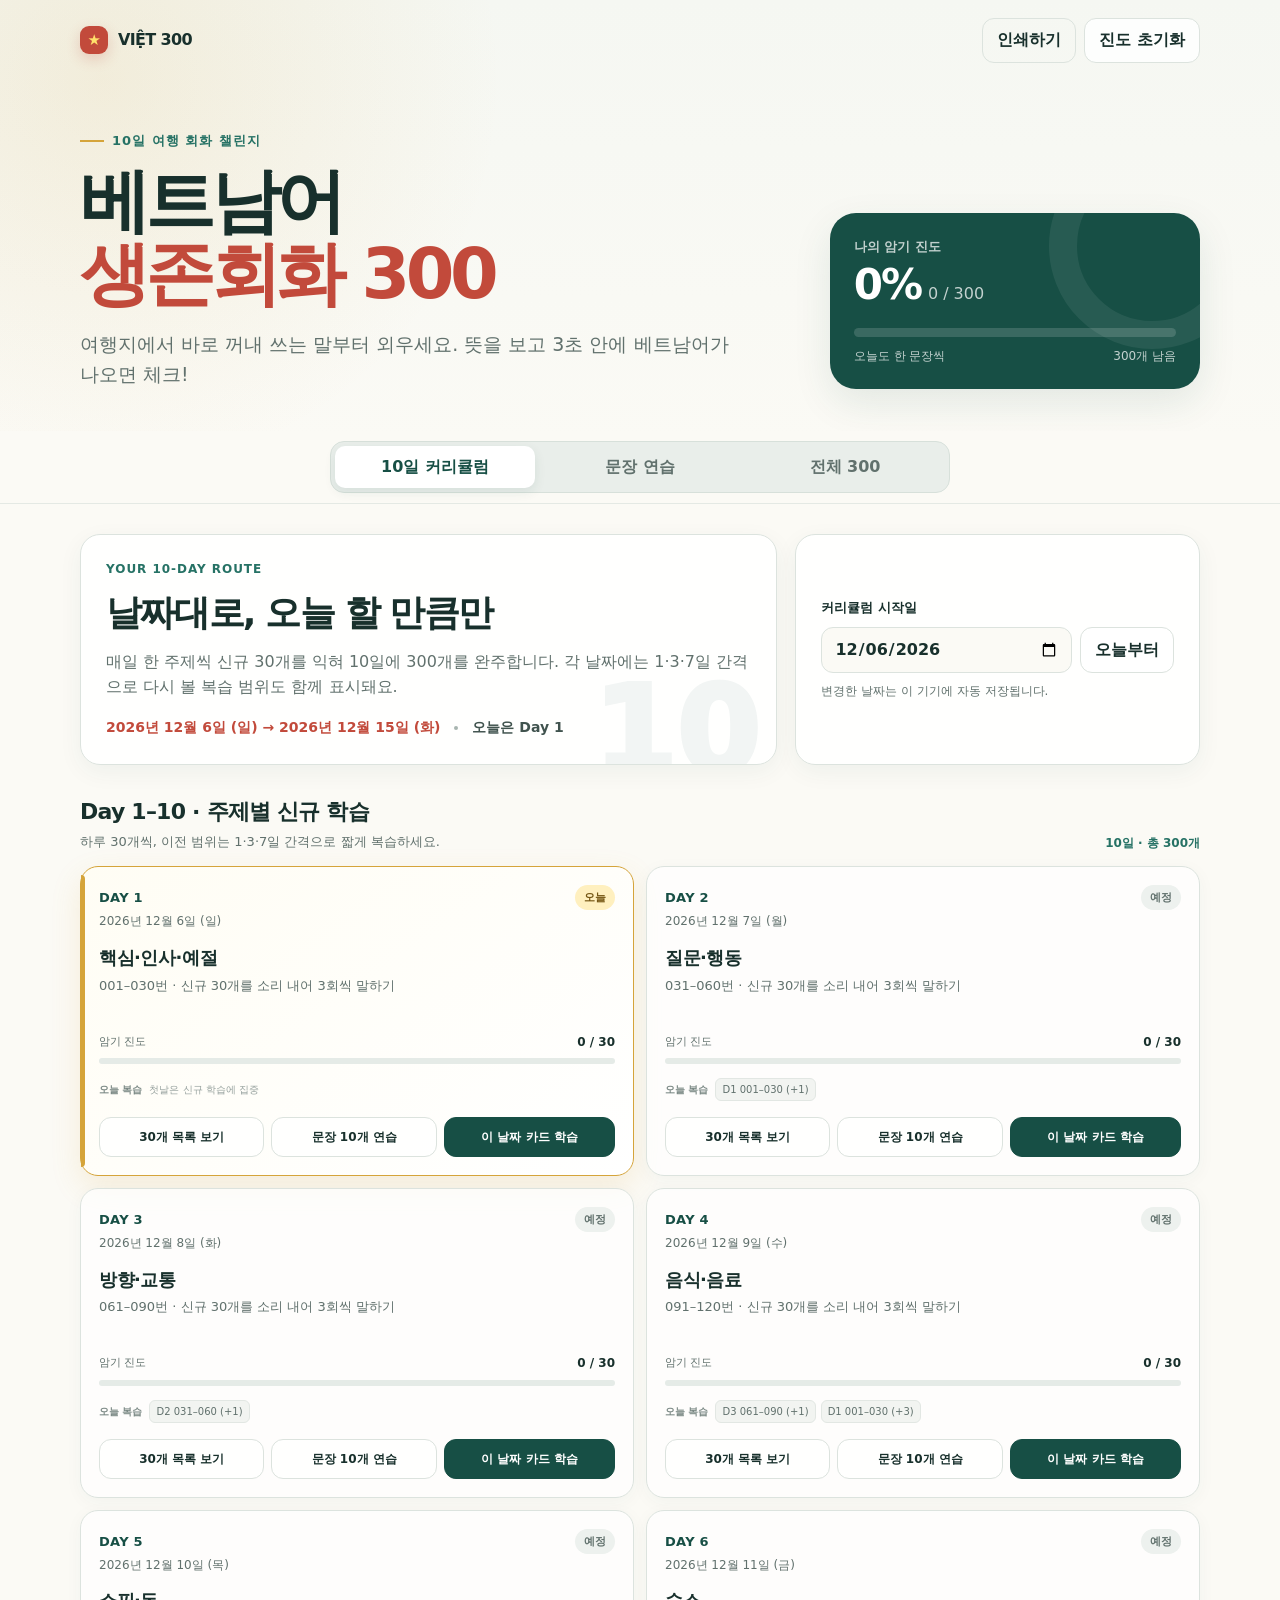
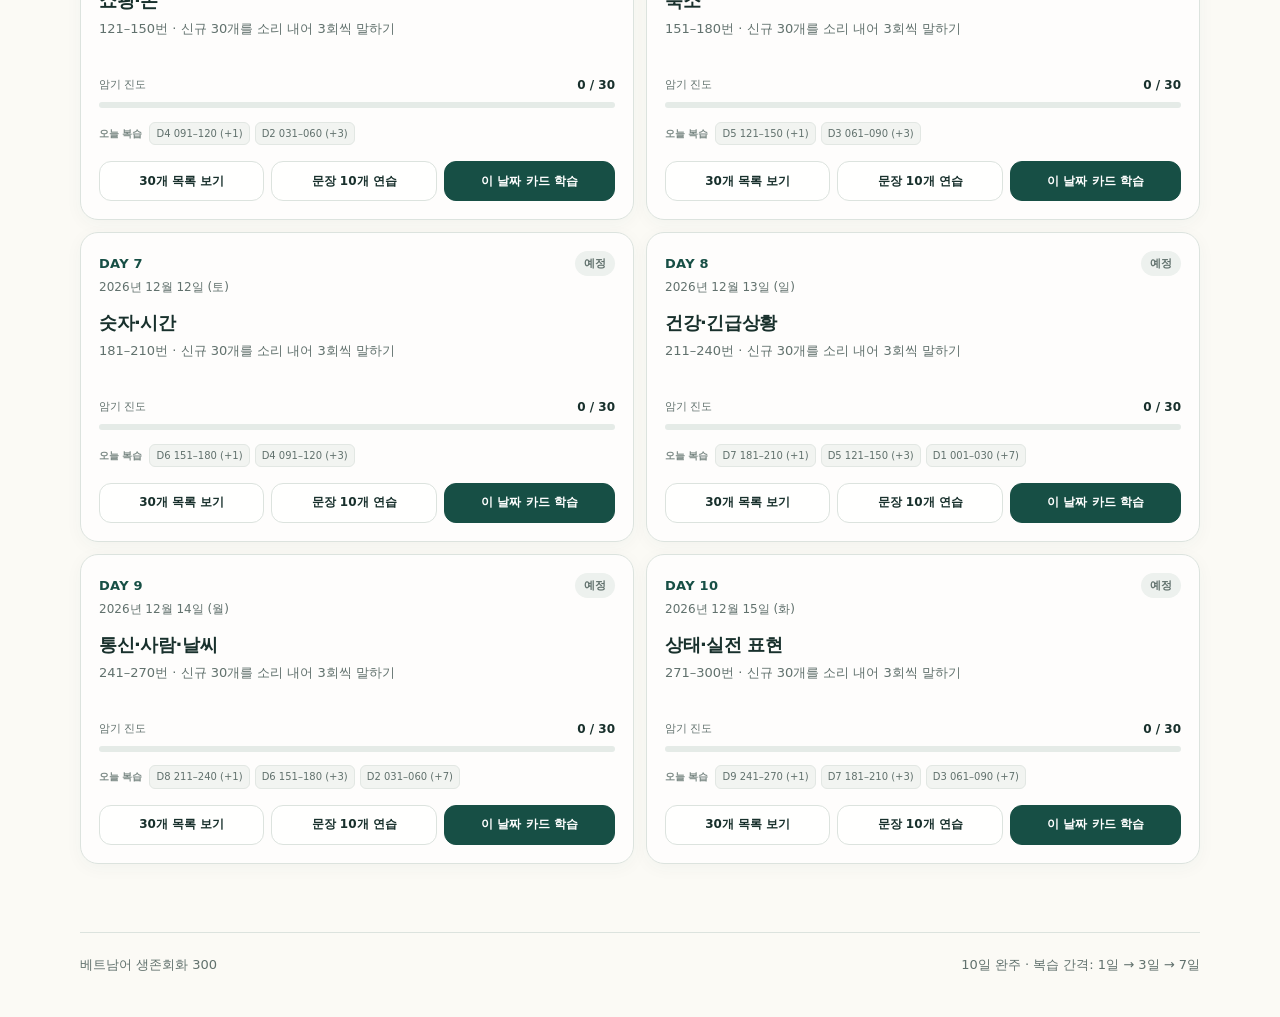
==== commit 972fb43a: "Add files via upload" ====
--- a/index.html
+++ b/index.html
@@ -97,8 +97,8 @@
       border-bottom: 1px solid rgba(220,227,222,.75);
     }
     .view-switch {
-      display: grid; grid-template-columns: repeat(2, minmax(0, 1fr)); gap: 5px;
-      width: min(410px, 100%); margin: 0 auto; padding: 4px;
+      display: grid; grid-template-columns: repeat(3, minmax(0, 1fr)); gap: 5px;
+      width: min(620px, 100%); margin: 0 auto; padding: 4px;
       background: #e9eeea; border: 1px solid #d7e0da; border-radius: 14px;
     }
     .view-tab {
@@ -218,6 +218,57 @@
     .day-actions { display: flex; flex-wrap: wrap; gap: 7px; margin-top: 15px; }
     .day-actions .btn { flex: 1 1 118px; min-height: 40px; padding: 7px 10px; font-size: 12px; }
     .day-actions .btn.primary { flex-grow: 1.12; }
+    .sentence-head {
+      display: flex; align-items: end; justify-content: space-between; gap: 18px;
+      margin-bottom: 18px; padding: 24px; background: rgba(255,255,255,.94);
+      border: 1px solid var(--line); border-radius: var(--radius); box-shadow: 0 7px 25px rgba(23,79,69,.055);
+    }
+    .sentence-head h2 { margin: 0; font-size: clamp(27px, 4vw, 36px); letter-spacing: -.05em; }
+    .sentence-head p { max-width: 720px; margin: 8px 0 0; color: var(--muted); }
+    .sentence-toolbar { display: flex; flex: 0 0 auto; gap: 8px; }
+    .sentence-toolbar .btn[aria-pressed="true"] { color: var(--green); background: var(--green-soft); border-color: #a9c8bd; }
+    .sentence-day-strip {
+      display: flex; gap: 8px; margin-bottom: 18px; padding: 3px 1px 8px;
+      overflow-x: auto; scrollbar-width: thin;
+    }
+    .sentence-day {
+      flex: 0 0 auto; min-width: 76px; min-height: 46px; padding: 7px 12px;
+      color: var(--muted); background: white; border: 1px solid var(--line);
+      border-radius: 13px; font-weight: 800; cursor: pointer;
+    }
+    .sentence-day small { display: block; margin-top: 1px; font-size: 10px; font-weight: 650; }
+    .sentence-day[aria-pressed="true"] { color: white; background: var(--green); border-color: var(--green); }
+    .sentence-grid { display: grid; grid-template-columns: repeat(2, minmax(0, 1fr)); gap: 12px; }
+    .sentence-card {
+      min-width: 0; padding: 20px; background: rgba(255,255,255,.96);
+      border: 1px solid var(--line); border-radius: 18px; box-shadow: 0 4px 18px rgba(23,79,69,.045);
+    }
+    .sentence-meta { display: flex; justify-content: space-between; gap: 12px; color: var(--muted); font-size: 11px; font-weight: 780; }
+    .sentence-vietnamese {
+      margin: 13px 0 17px; color: var(--ink); font-size: clamp(20px, 3.2vw, 26px);
+      font-weight: 880; line-height: 1.35; letter-spacing: -.025em;
+    }
+    .interlinear {
+      display: flex; flex-wrap: wrap; align-items: flex-start; gap: 7px 5px;
+      padding: 13px; background: var(--paper); border: 1px solid #e8ece8; border-radius: 13px;
+    }
+    .gloss-unit { display: inline-flex; flex-direction: column; align-items: flex-start; line-height: 1.2; }
+    .gloss-vi { color: var(--green); font-size: 14px; font-weight: 820; }
+    .gloss-ko { margin-top: 3px; color: #778681; font-size: 10px; font-weight: 650; }
+    .sentence-targets { display: flex; flex-wrap: wrap; gap: 5px; margin-top: 12px; }
+    .sentence-target {
+      padding: 3px 7px; color: #805c13; background: #fff5d7; border: 1px solid #efdca0;
+      border-radius: 999px; font-size: 10px; font-weight: 750;
+    }
+    .sentence-translation {
+      margin-top: 14px; padding-top: 13px; border-top: 1px solid var(--line);
+    }
+    .translation-label { display: block; margin-bottom: 3px; color: var(--red); font-size: 10px; font-weight: 850; letter-spacing: .04em; }
+    .translation-text { margin: 0; color: #334842; font-size: 15px; font-weight: 720; }
+    .translations-hidden .translation-text, .translations-hidden .gloss-ko {
+      color: transparent; background: #e3e9e5; border-radius: 4px; user-select: none;
+    }
+    .sentences-empty { padding: 60px 20px; color: var(--muted); text-align: center; border: 1px dashed var(--line); border-radius: var(--radius); }
     .scope-banner {
       display: flex; align-items: center; justify-content: space-between; gap: 12px;
       margin-bottom: 16px; padding: 11px 13px; color: var(--green); background: var(--green-soft);
@@ -337,6 +388,10 @@
       .hero { grid-template-columns: 1fr; gap: 26px; padding: 42px 0 30px; }
       .progress-card { padding: 20px; }
       .curriculum-head { grid-template-columns: 1fr; }
+      .sentence-head { align-items: stretch; flex-direction: column; }
+      .sentence-toolbar { width: 100%; }
+      .sentence-toolbar .btn { flex: 1; }
+      .sentence-grid { grid-template-columns: 1fr; }
       .day-grid { grid-template-columns: 1fr; }
       .toolbar { grid-template-columns: 1fr auto; }
       #studyButton span { display: none; }
@@ -379,7 +434,7 @@
     @media print {
       @page { margin: 12mm; }
       body { background: white; color: black; font-size: 10pt; }
-      .site-header, .toolbar-shell, .nav-actions, .progress-card, .legend, .guide, #curriculumPanel, footer, .modal, .learn-check, .scope-banner { display: none !important; }
+      .site-header, .toolbar-shell, .nav-actions, .progress-card, .legend, .guide, #curriculumPanel, #sentencesPanel, footer, .modal, .learn-check, .scope-banner { display: none !important; }
       .hero { display: block; padding: 0 0 8mm; }
       h1 { font-size: 25pt; }
       .lead { margin-top: 3mm; font-size: 10pt; }
@@ -424,6 +479,7 @@
     <div class="wrap">
       <div class="view-switch" role="tablist" aria-label="학습 화면 선택">
         <button class="view-tab" id="curriculumTab" type="button" role="tab" aria-selected="true" aria-controls="curriculumPanel">10일 커리큘럼</button>
+        <button class="view-tab" id="sentencesTab" type="button" role="tab" aria-selected="false" aria-controls="sentencesPanel" tabindex="-1">문장 연습</button>
         <button class="view-tab" id="wordsTab" type="button" role="tab" aria-selected="false" aria-controls="wordsPanel" tabindex="-1">전체 300</button>
       </div>
       <div class="word-tools" id="wordTools" hidden>
@@ -462,6 +518,22 @@
       <div id="curriculumList" aria-label="10일 학습 일정"></div>
     </section>
 
+    <section id="sentencesPanel" role="tabpanel" aria-labelledby="sentencesTab" hidden>
+      <div class="sentence-head">
+        <div>
+          <p class="section-kicker">Words in context</p>
+          <h2 id="sentencesTitle" tabindex="-1">단어를 문장으로 연결하기</h2>
+          <p>하루 단어 30개를 핵심 문장 10개로 연습합니다. 각 낱말 아래의 작은 뜻을 먼저 보고, 마지막에 자연스러운 전체 뜻을 확인하세요.</p>
+        </div>
+        <div class="sentence-toolbar">
+          <button class="btn" id="toggleSentenceMeanings" type="button" aria-pressed="false">뜻 가리기</button>
+        </div>
+      </div>
+      <nav class="sentence-day-strip" id="sentenceDayStrip" aria-label="문장 연습 날짜 선택"></nav>
+      <p class="sr-only" id="sentenceStatus" aria-live="polite"></p>
+      <div class="sentence-grid" id="sentenceList"></div>
+    </section>
+
     <section id="wordsPanel" role="tabpanel" aria-labelledby="wordsTab" hidden>
       <div class="scope-banner" id="scopeBanner" hidden>
         <span id="scopeText"></span>
@@ -470,7 +542,7 @@
       <section aria-labelledby="listTitle">
       <div class="list-head">
         <div>
-          <h2 id="listTitle">전체 표현</h2>
+          <h2 id="listTitle" tabindex="-1">전체 표현</h2>
           <p class="result-count" id="resultCount" aria-live="polite">300개 표현</p>
         </div>
         <p class="legend">외웠다면 오른쪽 체크 ✓</p>
@@ -880,6 +952,3169 @@
       category: CATEGORIES[Math.floor(index / 30)]
     }));
 
+    const SENTENCES = [
+      {
+        "day": 1,
+        "vi": "Xin chào bạn, cảm ơn bạn đã giúp tôi.",
+        "parts": [
+          [
+            "Xin chào",
+            "안녕하세요"
+          ],
+          [
+            "bạn,",
+            "당신·친구에게,"
+          ],
+          [
+            "cảm ơn",
+            "감사하다"
+          ],
+          [
+            "bạn",
+            "당신이"
+          ],
+          [
+            "đã giúp",
+            "도와주었다"
+          ],
+          [
+            "tôi.",
+            "나를."
+          ]
+        ],
+        "ko": "안녕하세요. 저를 도와줘서 고마워요.",
+        "targets": [
+          1,
+          2,
+          11,
+          13
+        ]
+      },
+      {
+        "day": 1,
+        "vi": "Xin lỗi chị, em không sao.",
+        "parts": [
+          [
+            "Xin lỗi",
+            "미안해요"
+          ],
+          [
+            "chị,",
+            "언니·누나,"
+          ],
+          [
+            "em",
+            "저는(연하)"
+          ],
+          [
+            "không sao.",
+            "괜찮아요."
+          ]
+        ],
+        "ko": "미안해요, 언니. 저는 괜찮아요.",
+        "targets": [
+          3,
+          4,
+          15,
+          16
+        ]
+      },
+      {
+        "day": 1,
+        "vi": "Dạ vâng, tôi làm được.",
+        "parts": [
+          [
+            "Dạ vâng,",
+            "네(공손하게),"
+          ],
+          [
+            "tôi",
+            "저는"
+          ],
+          [
+            "làm",
+            "하다"
+          ],
+          [
+            "được.",
+            "할 수 있어요."
+          ]
+        ],
+        "ko": "네, 저는 할 수 있어요.",
+        "targets": [
+          5,
+          6,
+          8,
+          12
+        ]
+      },
+      {
+        "day": 1,
+        "vi": "Không, bạn không được vào.",
+        "parts": [
+          [
+            "Không,",
+            "아니요,"
+          ],
+          [
+            "bạn",
+            "당신은"
+          ],
+          [
+            "không được",
+            "하면 안 돼요"
+          ],
+          [
+            "vào.",
+            "들어가다."
+          ]
+        ],
+        "ko": "아니요, 들어가면 안 돼요.",
+        "targets": [
+          7,
+          9
+        ]
+      },
+      {
+        "day": 1,
+        "vi": "Ông ơi, làm ơn giúp tôi.",
+        "parts": [
+          [
+            "Ông ơi,",
+            "어르신,"
+          ],
+          [
+            "làm ơn",
+            "부탁합니다"
+          ],
+          [
+            "giúp",
+            "도와주세요"
+          ],
+          [
+            "tôi.",
+            "저를."
+          ]
+        ],
+        "ko": "어르신, 제발 저를 도와주세요.",
+        "targets": [
+          10,
+          11,
+          17
+        ]
+      },
+      {
+        "day": 1,
+        "vi": "Chúng tôi là người Hàn Quốc, thưa bà.",
+        "parts": [
+          [
+            "Chúng tôi",
+            "저희는"
+          ],
+          [
+            "là",
+            "~입니다"
+          ],
+          [
+            "người Hàn Quốc,",
+            "한국인,"
+          ],
+          [
+            "thưa bà.",
+            "(여성 어르신께 공손히) 어르신."
+          ]
+        ],
+        "ko": "어르신, 저희는 한국인입니다.",
+        "targets": [
+          18,
+          19,
+          20
+        ]
+      },
+      {
+        "day": 1,
+        "vi": "Anh nói tiếng Việt, còn chị nói tiếng Anh.",
+        "parts": [
+          [
+            "Anh",
+            "연상 남성은"
+          ],
+          [
+            "nói",
+            "말하다"
+          ],
+          [
+            "tiếng Việt,",
+            "베트남어를,"
+          ],
+          [
+            "còn",
+            "한편"
+          ],
+          [
+            "chị",
+            "연상 여성은"
+          ],
+          [
+            "nói",
+            "말하다"
+          ],
+          [
+            "tiếng Anh.",
+            "영어를."
+          ]
+        ],
+        "ko": "남성분은 베트남어를 하고, 여성분은 영어를 해요.",
+        "targets": [
+          14,
+          15,
+          21,
+          22
+        ]
+      },
+      {
+        "day": 1,
+        "vi": "Tôi không hiểu; xin nói chậm lại và xin nói lại.",
+        "parts": [
+          [
+            "Tôi không hiểu;",
+            "저는 이해하지 못해요;"
+          ],
+          [
+            "xin nói chậm lại",
+            "천천히 말해 주세요"
+          ],
+          [
+            "và",
+            "그리고"
+          ],
+          [
+            "xin nói lại.",
+            "다시 말해 주세요."
+          ]
+        ],
+        "ko": "이해가 안 돼요. 천천히 말해 주시고 다시 말해 주세요.",
+        "targets": [
+          23,
+          24,
+          25
+        ]
+      },
+      {
+        "day": 1,
+        "vi": "Xin viết ra. Câu này đúng hay sai?",
+        "parts": [
+          [
+            "Xin viết ra.",
+            "적어 주세요."
+          ],
+          [
+            "Câu này",
+            "이 문장은"
+          ],
+          [
+            "đúng",
+            "맞다"
+          ],
+          [
+            "hay",
+            "또는"
+          ],
+          [
+            "sai?",
+            "틀리다?"
+          ]
+        ],
+        "ko": "적어 주세요. 이 문장은 맞나요, 틀리나요?",
+        "targets": [
+          26,
+          27,
+          28
+        ]
+      },
+      {
+        "day": 1,
+        "vi": "Tốt, nhưng em nhớ cẩn thận nhé.",
+        "parts": [
+          [
+            "Tốt,",
+            "좋아요,"
+          ],
+          [
+            "nhưng",
+            "하지만"
+          ],
+          [
+            "em",
+            "너는(연하)"
+          ],
+          [
+            "nhớ",
+            "기억하다·잊지 않다"
+          ],
+          [
+            "cẩn thận",
+            "조심하다"
+          ],
+          [
+            "nhé.",
+            "꼭·알겠지."
+          ]
+        ],
+        "ko": "좋아, 하지만 꼭 조심해.",
+        "targets": [
+          16,
+          29,
+          30
+        ]
+      },
+      {
+        "day": 2,
+        "vi": "Ai muốn ăn gì?",
+        "parts": [
+          [
+            "Ai",
+            "누가"
+          ],
+          [
+            "muốn",
+            "원하다"
+          ],
+          [
+            "ăn",
+            "먹다"
+          ],
+          [
+            "gì?",
+            "무엇을?"
+          ]
+        ],
+        "ko": "누가 무엇을 먹고 싶어요?",
+        "targets": [
+          31,
+          32,
+          42,
+          57
+        ]
+      },
+      {
+        "day": 2,
+        "vi": "Bạn ở đâu và khi nào về?",
+        "parts": [
+          [
+            "Bạn",
+            "당신은"
+          ],
+          [
+            "ở đâu",
+            "어디에 있다"
+          ],
+          [
+            "và",
+            "그리고"
+          ],
+          [
+            "khi nào",
+            "언제"
+          ],
+          [
+            "về?",
+            "돌아오다?"
+          ]
+        ],
+        "ko": "어디에 있고 언제 돌아와요?",
+        "targets": [
+          33,
+          34,
+          48
+        ]
+      },
+      {
+        "day": 2,
+        "vi": "Tại sao bạn cần biết tôi làm như thế nào?",
+        "parts": [
+          [
+            "Tại sao",
+            "왜"
+          ],
+          [
+            "bạn",
+            "당신은"
+          ],
+          [
+            "cần",
+            "필요하다"
+          ],
+          [
+            "biết",
+            "알다"
+          ],
+          [
+            "tôi",
+            "제가"
+          ],
+          [
+            "làm",
+            "하다"
+          ],
+          [
+            "như thế nào?",
+            "어떻게?"
+          ]
+        ],
+        "ko": "왜 제가 어떻게 하는지 알아야 하나요?",
+        "targets": [
+          35,
+          36,
+          43,
+          44
+        ]
+      },
+      {
+        "day": 2,
+        "vi": "Cái này bao nhiêu, còn cái kia bao nhiêu?",
+        "parts": [
+          [
+            "Cái này",
+            "이것은"
+          ],
+          [
+            "bao nhiêu,",
+            "얼마예요,"
+          ],
+          [
+            "còn",
+            "그렇다면"
+          ],
+          [
+            "cái kia",
+            "저것은"
+          ],
+          [
+            "bao nhiêu?",
+            "얼마예요?"
+          ]
+        ],
+        "ko": "이것은 얼마이고, 저것은 얼마예요?",
+        "targets": [
+          37,
+          38,
+          39
+        ]
+      },
+      {
+        "day": 2,
+        "vi": "Tôi có vé, còn bạn có không?",
+        "parts": [
+          [
+            "Tôi",
+            "저는"
+          ],
+          [
+            "có",
+            "가지고 있다"
+          ],
+          [
+            "vé,",
+            "표를,"
+          ],
+          [
+            "còn",
+            "그런데"
+          ],
+          [
+            "bạn",
+            "당신은"
+          ],
+          [
+            "có không?",
+            "있어요?"
+          ]
+        ],
+        "ko": "저는 표가 있는데, 당신도 있나요?",
+        "targets": [
+          40,
+          41
+        ]
+      },
+      {
+        "day": 2,
+        "vi": "Tôi muốn tìm đường đi đến khách sạn.",
+        "parts": [
+          [
+            "Tôi",
+            "저는"
+          ],
+          [
+            "muốn",
+            "원하다"
+          ],
+          [
+            "tìm",
+            "찾다"
+          ],
+          [
+            "đường",
+            "길을"
+          ],
+          [
+            "đi đến",
+            "~로 가는"
+          ],
+          [
+            "khách sạn.",
+            "호텔."
+          ]
+        ],
+        "ko": "호텔로 가는 길을 찾고 싶어요.",
+        "targets": [
+          42,
+          45,
+          46,
+          47
+        ]
+      },
+      {
+        "day": 2,
+        "vi": "Đi vào, dừng lại một chút rồi đi ra.",
+        "parts": [
+          [
+            "Đi vào,",
+            "들어가세요,"
+          ],
+          [
+            "dừng lại",
+            "멈추세요"
+          ],
+          [
+            "một chút",
+            "잠깐"
+          ],
+          [
+            "rồi",
+            "그런 다음"
+          ],
+          [
+            "đi ra.",
+            "나가세요."
+          ]
+        ],
+        "ko": "들어가서 잠깐 멈춘 다음 나가세요.",
+        "targets": [
+          49,
+          50,
+          51
+        ]
+      },
+      {
+        "day": 2,
+        "vi": "Chờ tôi mở cửa, rồi nhớ đóng cửa.",
+        "parts": [
+          [
+            "Chờ",
+            "기다리다"
+          ],
+          [
+            "tôi",
+            "제가"
+          ],
+          [
+            "mở",
+            "열다"
+          ],
+          [
+            "cửa,",
+            "문을,"
+          ],
+          [
+            "rồi",
+            "그런 다음"
+          ],
+          [
+            "nhớ",
+            "잊지 말고"
+          ],
+          [
+            "đóng",
+            "닫다"
+          ],
+          [
+            "cửa.",
+            "문을."
+          ]
+        ],
+        "ko": "제가 문을 열 때까지 기다렸다가, 문을 닫는 것을 잊지 마세요.",
+        "targets": [
+          52,
+          53,
+          54
+        ]
+      },
+      {
+        "day": 2,
+        "vi": "Tôi gọi bạn đến xem phim và nghe nhạc.",
+        "parts": [
+          [
+            "Tôi",
+            "저는"
+          ],
+          [
+            "gọi",
+            "부르다·전화하다"
+          ],
+          [
+            "bạn",
+            "당신을"
+          ],
+          [
+            "đến",
+            "오게 하다"
+          ],
+          [
+            "xem phim",
+            "영화를 보다"
+          ],
+          [
+            "và",
+            "그리고"
+          ],
+          [
+            "nghe nhạc.",
+            "음악을 듣다."
+          ]
+        ],
+        "ko": "영화를 보고 음악을 들으러 오라고 당신에게 연락해요.",
+        "targets": [
+          47,
+          55,
+          56,
+          60
+        ]
+      },
+      {
+        "day": 2,
+        "vi": "Ăn xong, tôi uống nước rồi đi ngủ.",
+        "parts": [
+          [
+            "Ăn xong,",
+            "다 먹고 나서,"
+          ],
+          [
+            "tôi",
+            "저는"
+          ],
+          [
+            "uống nước",
+            "물을 마시다"
+          ],
+          [
+            "rồi",
+            "그런 다음"
+          ],
+          [
+            "đi ngủ.",
+            "자러 가다."
+          ]
+        ],
+        "ko": "밥을 다 먹고 물을 마신 다음 자러 가요.",
+        "targets": [
+          57,
+          58,
+          59
+        ]
+      },
+      {
+        "day": 3,
+        "vi": "Rẽ trái ở ngã tư, rồi đi thẳng.",
+        "parts": [
+          [
+            "Rẽ",
+            "돌다"
+          ],
+          [
+            "trái",
+            "왼쪽으로"
+          ],
+          [
+            "ở ngã tư,",
+            "사거리에서,"
+          ],
+          [
+            "rồi",
+            "그런 다음"
+          ],
+          [
+            "đi thẳng.",
+            "직진하세요."
+          ]
+        ],
+        "ko": "사거리에서 좌회전한 다음 직진하세요.",
+        "targets": [
+          61,
+          63,
+          73
+        ]
+      },
+      {
+        "day": 3,
+        "vi": "Bên phải khách sạn có một nhà vệ sinh.",
+        "parts": [
+          [
+            "Bên phải",
+            "오른쪽에"
+          ],
+          [
+            "khách sạn",
+            "호텔의"
+          ],
+          [
+            "có",
+            "있다"
+          ],
+          [
+            "một",
+            "하나의"
+          ],
+          [
+            "nhà vệ sinh.",
+            "화장실이."
+          ]
+        ],
+        "ko": "호텔 오른쪽에 화장실이 있어요.",
+        "targets": [
+          62,
+          80,
+          81
+        ]
+      },
+      {
+        "day": 3,
+        "vi": "Nhà ga ở phía trước, bến xe ở phía sau.",
+        "parts": [
+          [
+            "Nhà ga",
+            "기차역은"
+          ],
+          [
+            "ở phía trước,",
+            "앞에 있고,"
+          ],
+          [
+            "bến xe",
+            "버스터미널은"
+          ],
+          [
+            "ở phía sau.",
+            "뒤에 있어요."
+          ]
+        ],
+        "ko": "기차역은 앞에 있고 버스터미널은 뒤에 있어요.",
+        "targets": [
+          64,
+          65,
+          77,
+          78
+        ]
+      },
+      {
+        "day": 3,
+        "vi": "Ở đây gần sân bay nhưng xa nhà ga.",
+        "parts": [
+          [
+            "Ở đây",
+            "여기는"
+          ],
+          [
+            "gần",
+            "가깝다"
+          ],
+          [
+            "sân bay",
+            "공항과"
+          ],
+          [
+            "nhưng",
+            "하지만"
+          ],
+          [
+            "xa",
+            "멀다"
+          ],
+          [
+            "nhà ga.",
+            "기차역과."
+          ]
+        ],
+        "ko": "여기는 공항에서는 가깝지만 기차역에서는 멀어요.",
+        "targets": [
+          66,
+          67,
+          70,
+          76,
+          77
+        ]
+      },
+      {
+        "day": 3,
+        "vi": "Trạm xe buýt ở bên cạnh khách sạn.",
+        "parts": [
+          [
+            "Trạm xe buýt",
+            "버스 정류장은"
+          ],
+          [
+            "ở bên cạnh",
+            "옆에 있다"
+          ],
+          [
+            "khách sạn.",
+            "호텔."
+          ]
+        ],
+        "ko": "버스 정류장은 호텔 옆에 있어요.",
+        "targets": [
+          68,
+          79,
+          80
+        ]
+      },
+      {
+        "day": 3,
+        "vi": "Khách sạn ở đó, đối diện với nhà ga.",
+        "parts": [
+          [
+            "Khách sạn",
+            "호텔은"
+          ],
+          [
+            "ở đó,",
+            "저기에 있고,"
+          ],
+          [
+            "đối diện với nhà ga.",
+            "기차역 맞은편에 있어요."
+          ]
+        ],
+        "ko": "호텔은 저기 기차역 맞은편에 있어요.",
+        "targets": [
+          69,
+          71,
+          77,
+          80
+        ]
+      },
+      {
+        "day": 3,
+        "vi": "Xem bản đồ và địa chỉ để tìm đường.",
+        "parts": [
+          [
+            "Xem",
+            "보다"
+          ],
+          [
+            "bản đồ",
+            "지도를"
+          ],
+          [
+            "và",
+            "그리고"
+          ],
+          [
+            "địa chỉ",
+            "주소를"
+          ],
+          [
+            "để",
+            "~하기 위해"
+          ],
+          [
+            "tìm đường.",
+            "길을 찾다."
+          ]
+        ],
+        "ko": "길을 찾으려면 지도와 주소를 확인하세요.",
+        "targets": [
+          72,
+          74,
+          75
+        ]
+      },
+      {
+        "day": 3,
+        "vi": "Tôi đi taxi hoặc ô tô đến sân bay.",
+        "parts": [
+          [
+            "Tôi",
+            "저는"
+          ],
+          [
+            "đi",
+            "가다"
+          ],
+          [
+            "taxi",
+            "택시로"
+          ],
+          [
+            "hoặc",
+            "또는"
+          ],
+          [
+            "ô tô",
+            "자동차로"
+          ],
+          [
+            "đến",
+            "도착하다·가다"
+          ],
+          [
+            "sân bay.",
+            "공항에."
+          ]
+        ],
+        "ko": "저는 택시나 자동차를 타고 공항에 가요.",
+        "targets": [
+          76,
+          82,
+          87
+        ]
+      },
+      {
+        "day": 3,
+        "vi": "Tôi đi xe buýt, tàu hỏa hoặc tàu điện.",
+        "parts": [
+          [
+            "Tôi",
+            "저는"
+          ],
+          [
+            "đi",
+            "타고 가다"
+          ],
+          [
+            "xe buýt,",
+            "버스,"
+          ],
+          [
+            "tàu hỏa",
+            "기차"
+          ],
+          [
+            "hoặc",
+            "또는"
+          ],
+          [
+            "tàu điện.",
+            "전철."
+          ]
+        ],
+        "ko": "저는 버스, 기차 또는 전철을 타고 가요.",
+        "targets": [
+          83,
+          84,
+          85
+        ]
+      },
+      {
+        "day": 3,
+        "vi": "Tôi đi xe máy đến nhà ga, mua vé, lên tàu rồi xuống ở ga cuối.",
+        "parts": [
+          [
+            "Tôi",
+            "저는"
+          ],
+          [
+            "đi xe máy",
+            "오토바이로 가다"
+          ],
+          [
+            "đến nhà ga,",
+            "기차역에,"
+          ],
+          [
+            "mua vé,",
+            "표를 사고,"
+          ],
+          [
+            "lên tàu",
+            "기차에 타다"
+          ],
+          [
+            "rồi",
+            "그런 다음"
+          ],
+          [
+            "xuống",
+            "내리다"
+          ],
+          [
+            "ở ga cuối.",
+            "종착역에서."
+          ]
+        ],
+        "ko": "오토바이를 타고 기차역에 가서 표를 사고, 기차에 탄 뒤 종착역에서 내려요.",
+        "targets": [
+          77,
+          86,
+          88,
+          89,
+          90
+        ]
+      },
+      {
+        "day": 4,
+        "vi": "Nhà hàng hay quán ăn nào có thực đơn tiếng Anh?",
+        "parts": [
+          [
+            "Nhà hàng",
+            "식당이나"
+          ],
+          [
+            "hay",
+            "또는"
+          ],
+          [
+            "quán ăn nào",
+            "어느 음식점에"
+          ],
+          [
+            "có",
+            "있나요"
+          ],
+          [
+            "thực đơn tiếng Anh?",
+            "영어 메뉴가?"
+          ]
+        ],
+        "ko": "어느 식당이나 음식점에 영어 메뉴가 있나요?",
+        "targets": [
+          91,
+          92,
+          93
+        ]
+      },
+      {
+        "day": 4,
+        "vi": "Món ăn này là cơm hay phở?",
+        "parts": [
+          [
+            "Món ăn này",
+            "이 요리는"
+          ],
+          [
+            "là",
+            "~인가요"
+          ],
+          [
+            "cơm",
+            "밥"
+          ],
+          [
+            "hay",
+            "아니면"
+          ],
+          [
+            "phở?",
+            "쌀국수가?"
+          ]
+        ],
+        "ko": "이 요리는 밥인가요, 아니면 쌀국수인가요?",
+        "targets": [
+          94,
+          95,
+          96
+        ]
+      },
+      {
+        "day": 4,
+        "vi": "Cho tôi một bánh mì thịt và một bát bún.",
+        "parts": [
+          [
+            "Cho tôi",
+            "저에게 주세요"
+          ],
+          [
+            "một bánh mì thịt",
+            "고기 반미 하나"
+          ],
+          [
+            "và",
+            "그리고"
+          ],
+          [
+            "một bát bún.",
+            "쌀국수 한 그릇"
+          ]
+        ],
+        "ko": "고기 반미 하나와 가는 쌀국수 한 그릇 주세요.",
+        "targets": [
+          97,
+          98,
+          99
+        ]
+      },
+      {
+        "day": 4,
+        "vi": "Ở đây có thịt bò, thịt gà và thịt heo không?",
+        "parts": [
+          [
+            "Ở đây",
+            "여기에"
+          ],
+          [
+            "có thịt bò,",
+            "쇠고기가 있고"
+          ],
+          [
+            "thịt gà",
+            "닭고기"
+          ],
+          [
+            "và",
+            "그리고"
+          ],
+          [
+            "thịt heo không?",
+            "돼지고기도 있나요?"
+          ]
+        ],
+        "ko": "여기에 쇠고기, 닭고기, 돼지고기가 있나요?",
+        "targets": [
+          100,
+          101,
+          102
+        ]
+      },
+      {
+        "day": 4,
+        "vi": "Cho tôi một món cá, một món hải sản và rau.",
+        "parts": [
+          [
+            "Cho tôi",
+            "저에게 주세요"
+          ],
+          [
+            "một món cá,",
+            "생선 요리 하나"
+          ],
+          [
+            "một món hải sản",
+            "해산물 요리 하나"
+          ],
+          [
+            "và rau.",
+            "그리고 채소"
+          ]
+        ],
+        "ko": "생선 요리 하나, 해산물 요리 하나와 채소를 주세요.",
+        "targets": [
+          103,
+          104,
+          105
+        ]
+      },
+      {
+        "day": 4,
+        "vi": "Cho tôi trái cây, một chai nước và một ly cà phê.",
+        "parts": [
+          [
+            "Cho tôi",
+            "저에게 주세요"
+          ],
+          [
+            "trái cây,",
+            "과일"
+          ],
+          [
+            "một chai nước",
+            "물 한 병"
+          ],
+          [
+            "và",
+            "그리고"
+          ],
+          [
+            "một ly cà phê.",
+            "커피 한 잔"
+          ]
+        ],
+        "ko": "과일과 물 한 병, 커피 한 잔 주세요.",
+        "targets": [
+          106,
+          107,
+          108
+        ]
+      },
+      {
+        "day": 4,
+        "vi": "Bạn muốn uống bia, trà hay sữa?",
+        "parts": [
+          [
+            "Bạn",
+            "당신은"
+          ],
+          [
+            "muốn uống",
+            "마시고 싶나요"
+          ],
+          [
+            "bia,",
+            "맥주"
+          ],
+          [
+            "trà",
+            "차"
+          ],
+          [
+            "hay",
+            "아니면"
+          ],
+          [
+            "sữa?",
+            "우유를?"
+          ]
+        ],
+        "ko": "맥주, 차, 우유 중 무엇을 마시고 싶어요?",
+        "targets": [
+          109,
+          110,
+          111
+        ]
+      },
+      {
+        "day": 4,
+        "vi": "Tôi muốn trà nóng, còn bạn tôi muốn cà phê lạnh có đá.",
+        "parts": [
+          [
+            "Tôi muốn",
+            "저는 원해요"
+          ],
+          [
+            "trà nóng,",
+            "뜨거운 차를"
+          ],
+          [
+            "còn",
+            "한편"
+          ],
+          [
+            "bạn tôi muốn",
+            "제 친구는 원해요"
+          ],
+          [
+            "cà phê lạnh",
+            "차가운 커피를"
+          ],
+          [
+            "có đá.",
+            "얼음을 넣은"
+          ]
+        ],
+        "ko": "저는 뜨거운 차를 원하고, 제 친구는 얼음을 넣은 차가운 커피를 원해요.",
+        "targets": [
+          112,
+          113,
+          114
+        ]
+      },
+      {
+        "day": 4,
+        "vi": "Đồ chay này cay hay ngọt?",
+        "parts": [
+          [
+            "Đồ chay này",
+            "이 채식 음식은"
+          ],
+          [
+            "cay",
+            "매운가요"
+          ],
+          [
+            "hay",
+            "아니면"
+          ],
+          [
+            "ngọt?",
+            "단가요?"
+          ]
+        ],
+        "ko": "이 채식 음식은 매운가요, 아니면 단가요?",
+        "targets": [
+          115,
+          116,
+          117
+        ]
+      },
+      {
+        "day": 4,
+        "vi": "Món này có vẻ rất ngon, nhưng tôi dị ứng với ớt. Tôi muốn món không có ớt và không cay.",
+        "parts": [
+          [
+            "Món này",
+            "이 요리는"
+          ],
+          [
+            "có vẻ rất ngon,",
+            "아주 맛있어 보여요,"
+          ],
+          [
+            "nhưng tôi",
+            "하지만 저는"
+          ],
+          [
+            "dị ứng với ớt.",
+            "고추 알레르기가 있어요."
+          ],
+          [
+            "Tôi muốn",
+            "저는 원해요"
+          ],
+          [
+            "món không có ớt và không cay.",
+            "고추가 들어가지 않고 맵지 않은 요리를."
+          ]
+        ],
+        "ko": "이 요리는 아주 맛있어 보이지만 저는 고추 알레르기가 있어요. 고추가 들어가지 않고 맵지 않은 요리를 원해요.",
+        "targets": [
+          118,
+          119,
+          120
+        ]
+      },
+      {
+        "day": 5,
+        "vi": "Cửa hàng này ở giữa chợ và siêu thị.",
+        "parts": [
+          [
+            "Cửa hàng này",
+            "이 가게는"
+          ],
+          [
+            "ở giữa",
+            "사이에 있어요"
+          ],
+          [
+            "chợ",
+            "시장"
+          ],
+          [
+            "và",
+            "그리고"
+          ],
+          [
+            "siêu thị.",
+            "슈퍼마켓"
+          ]
+        ],
+        "ko": "이 가게는 시장과 슈퍼마켓 사이에 있어요.",
+        "targets": [
+          121,
+          122,
+          123
+        ]
+      },
+      {
+        "day": 5,
+        "vi": "Bạn bán cái này với giá bao nhiêu? Tôi muốn mua.",
+        "parts": [
+          [
+            "Bạn",
+            "당신은"
+          ],
+          [
+            "bán cái này",
+            "이것을 팔다"
+          ],
+          [
+            "với giá bao nhiêu?",
+            "얼마에?"
+          ],
+          [
+            "Tôi muốn mua.",
+            "저는 사고 싶어요."
+          ]
+        ],
+        "ko": "이거 얼마에 파세요? 사고 싶어요.",
+        "targets": [
+          124,
+          125,
+          126
+        ]
+      },
+      {
+        "day": 5,
+        "vi": "Tôi có đủ tiền và sẽ trả hai trăm nghìn đồng bằng tiền mặt.",
+        "parts": [
+          [
+            "Tôi có đủ tiền",
+            "저는 돈이 충분하고"
+          ],
+          [
+            "và sẽ trả",
+            "지불할 거예요"
+          ],
+          [
+            "hai trăm nghìn đồng",
+            "20만 동을"
+          ],
+          [
+            "bằng tiền mặt.",
+            "현금으로"
+          ]
+        ],
+        "ko": "돈은 충분해요. 20만 동을 현금으로 낼게요.",
+        "targets": [
+          127,
+          128,
+          129
+        ]
+      },
+      {
+        "day": 5,
+        "vi": "Tôi trả bằng thẻ; cho tôi hóa đơn và biên lai nhé.",
+        "parts": [
+          [
+            "Tôi trả",
+            "저는 계산할게요"
+          ],
+          [
+            "bằng thẻ;",
+            "카드로"
+          ],
+          [
+            "cho tôi",
+            "저에게 주세요"
+          ],
+          [
+            "hóa đơn",
+            "계산서"
+          ],
+          [
+            "và",
+            "그리고"
+          ],
+          [
+            "biên lai nhé.",
+            "영수증을"
+          ]
+        ],
+        "ko": "카드로 계산할게요. 계산서와 영수증을 주세요.",
+        "targets": [
+          130,
+          131,
+          132
+        ]
+      },
+      {
+        "day": 5,
+        "vi": "Cái này đắt quá. Có thể giảm giá một chút không? Tôi muốn cái rẻ hơn.",
+        "parts": [
+          [
+            "Cái này",
+            "이것은"
+          ],
+          [
+            "đắt quá.",
+            "너무 비싸요."
+          ],
+          [
+            "Có thể giảm giá một chút không?",
+            "조금 할인해 줄 수 있나요?"
+          ],
+          [
+            "Tôi muốn",
+            "저는 원해요"
+          ],
+          [
+            "cái rẻ hơn.",
+            "더 싼 것을."
+          ]
+        ],
+        "ko": "이건 너무 비싸요. 조금 할인해 줄 수 있나요? 더 싼 것을 원해요.",
+        "targets": [
+          133,
+          134,
+          135
+        ]
+      },
+      {
+        "day": 5,
+        "vi": "Tôi cần kích cỡ nhỏ; ở đây có thể mặc cả không?",
+        "parts": [
+          [
+            "Tôi cần",
+            "저는 필요해요"
+          ],
+          [
+            "kích cỡ nhỏ;",
+            "작은 사이즈가"
+          ],
+          [
+            "ở đây",
+            "여기에서"
+          ],
+          [
+            "có thể",
+            "할 수 있나요"
+          ],
+          [
+            "mặc cả không?",
+            "흥정을?"
+          ]
+        ],
+        "ko": "작은 사이즈가 필요해요. 여기에서는 흥정할 수 있나요?",
+        "targets": [
+          136,
+          137,
+          138
+        ]
+      },
+      {
+        "day": 5,
+        "vi": "Tôi muốn áo kích cỡ lớn, màu đỏ.",
+        "parts": [
+          [
+            "Tôi muốn",
+            "저는 원해요"
+          ],
+          [
+            "áo",
+            "옷을"
+          ],
+          [
+            "kích cỡ lớn,",
+            "큰 사이즈의"
+          ],
+          [
+            "màu đỏ.",
+            "빨간색"
+          ]
+        ],
+        "ko": "큰 사이즈의 빨간색 옷을 원해요.",
+        "targets": [
+          139,
+          140,
+          141
+        ]
+      },
+      {
+        "day": 5,
+        "vi": "Áo này có những màu nào? Xanh dương, đen hay trắng?",
+        "parts": [
+          [
+            "Áo này",
+            "이 옷은"
+          ],
+          [
+            "có những màu nào?",
+            "어떤 색이 있나요?"
+          ],
+          [
+            "Xanh dương,",
+            "파란색,"
+          ],
+          [
+            "đen",
+            "검은색"
+          ],
+          [
+            "hay trắng?",
+            "아니면 흰색?"
+          ]
+        ],
+        "ko": "이 옷은 어떤 색이 있나요? 파란색, 검은색, 아니면 흰색인가요?",
+        "targets": [
+          142,
+          143,
+          144
+        ]
+      },
+      {
+        "day": 5,
+        "vi": "Tôi có thể thử áo này, rồi đổi hoặc trả lại nếu không vừa không?",
+        "parts": [
+          [
+            "Tôi có thể",
+            "제가 할 수 있나요"
+          ],
+          [
+            "thử áo này,",
+            "이 옷을 입어 보고"
+          ],
+          [
+            "rồi đổi",
+            "그다음 교환하거나"
+          ],
+          [
+            "hoặc trả lại",
+            "또는 반품하기를"
+          ],
+          [
+            "nếu không vừa",
+            "맞지 않으면"
+          ],
+          [
+            "không?",
+            "~할 수 있나요? (의문형)"
+          ]
+        ],
+        "ko": "이 옷을 입어 보고, 맞지 않으면 교환하거나 반품할 수 있나요?",
+        "targets": [
+          145,
+          146,
+          147
+        ]
+      },
+      {
+        "day": 5,
+        "vi": "Cửa hàng mở cửa lúc chín giờ sáng và đóng cửa lúc tám giờ tối. Sản phẩm này đang hết hàng.",
+        "parts": [
+          [
+            "Cửa hàng",
+            "가게는"
+          ],
+          [
+            "mở cửa lúc chín giờ sáng",
+            "오전 9시에 문을 열고"
+          ],
+          [
+            "và đóng cửa lúc tám giờ tối.",
+            "오후 8시에 문을 닫아요."
+          ],
+          [
+            "Sản phẩm này",
+            "이 상품은"
+          ],
+          [
+            "đang hết hàng.",
+            "현재 품절이에요."
+          ]
+        ],
+        "ko": "가게는 오전 9시에 열고 오후 8시에 닫아요. 이 상품은 현재 품절이에요.",
+        "targets": [
+          148,
+          149,
+          150
+        ]
+      },
+      {
+        "day": 6,
+        "vi": "Tôi muốn đặt phòng ở nhà nghỉ này; cho tôi xem phòng được không?",
+        "parts": [
+          [
+            "Tôi muốn",
+            "저는 원해요"
+          ],
+          [
+            "đặt phòng",
+            "방을 예약하기를"
+          ],
+          [
+            "ở nhà nghỉ này;",
+            "이 여관에서"
+          ],
+          [
+            "cho tôi xem",
+            "제가 볼 수 있게 해 주세요"
+          ],
+          [
+            "phòng được không?",
+            "방을, 괜찮을까요?"
+          ]
+        ],
+        "ko": "이 여관에서 방을 예약하고 싶어요. 방을 보여 주실 수 있나요?",
+        "targets": [
+          151,
+          152,
+          153
+        ]
+      },
+      {
+        "day": 6,
+        "vi": "Còn phòng không? Tôi muốn ở một đêm và nhận phòng ngay.",
+        "parts": [
+          [
+            "Còn phòng không?",
+            "빈방이 있나요?"
+          ],
+          [
+            "Tôi muốn ở",
+            "저는 묵고 싶어요"
+          ],
+          [
+            "một đêm",
+            "하룻밤"
+          ],
+          [
+            "và",
+            "그리고"
+          ],
+          [
+            "nhận phòng ngay.",
+            "지금 바로 체크인하고 싶어요"
+          ]
+        ],
+        "ko": "빈방이 있나요? 하룻밤 묵고 지금 바로 체크인하고 싶어요.",
+        "targets": [
+          154,
+          155,
+          156
+        ]
+      },
+      {
+        "day": 6,
+        "vi": "Khi trả phòng, tôi sẽ đưa chìa khóa cho lễ tân.",
+        "parts": [
+          [
+            "Khi trả phòng,",
+            "체크아웃할 때"
+          ],
+          [
+            "tôi sẽ đưa",
+            "제가 드릴게요"
+          ],
+          [
+            "chìa khóa",
+            "열쇠를"
+          ],
+          [
+            "cho lễ tân.",
+            "프런트 직원에게"
+          ]
+        ],
+        "ko": "체크아웃할 때 프런트 직원에게 열쇠를 드릴게요.",
+        "targets": [
+          157,
+          158,
+          159
+        ]
+      },
+      {
+        "day": 6,
+        "vi": "Tôi có cần xuất trình hộ chiếu và trả tiền đặt cọc không? Giá phòng có gồm bữa sáng không?",
+        "parts": [
+          [
+            "Tôi",
+            "저는 / 제가"
+          ],
+          [
+            "có cần",
+            "~할 필요가 있다"
+          ],
+          [
+            "xuất trình hộ chiếu",
+            "여권을 제시하다"
+          ],
+          [
+            "và",
+            "그리고"
+          ],
+          [
+            "trả tiền đặt cọc",
+            "보증금을 내다"
+          ],
+          [
+            "không?",
+            "~해야 하나요?"
+          ],
+          [
+            "Giá phòng",
+            "객실 요금"
+          ],
+          [
+            "có gồm",
+            "포함하다"
+          ],
+          [
+            "bữa sáng",
+            "아침 식사"
+          ],
+          [
+            "không?",
+            "포함되나요?"
+          ]
+        ],
+        "ko": "여권을 제시하고 보증금을 내야 하나요? 객실 요금에 아침 식사가 포함되나요?",
+        "targets": [
+          160,
+          161,
+          162
+        ]
+      },
+      {
+        "day": 6,
+        "vi": "Điều hòa có hoạt động không, và mật khẩu Wi-Fi là gì?",
+        "parts": [
+          [
+            "Điều hòa",
+            "에어컨은"
+          ],
+          [
+            "có hoạt động không,",
+            "작동하나요"
+          ],
+          [
+            "và",
+            "그리고"
+          ],
+          [
+            "mật khẩu Wi-Fi",
+            "와이파이 비밀번호는"
+          ],
+          [
+            "là gì?",
+            "무엇인가요?"
+          ]
+        ],
+        "ko": "에어컨은 작동하나요? 그리고 와이파이 비밀번호는 무엇인가요?",
+        "targets": [
+          163,
+          164,
+          165
+        ]
+      },
+      {
+        "day": 6,
+        "vi": "Phòng tắm có nước nóng và vòi hoa sen không?",
+        "parts": [
+          [
+            "Phòng tắm",
+            "욕실"
+          ],
+          [
+            "có",
+            "있다"
+          ],
+          [
+            "nước nóng",
+            "온수"
+          ],
+          [
+            "và",
+            "그리고 / ~와"
+          ],
+          [
+            "vòi hoa sen",
+            "샤워기"
+          ],
+          [
+            "không?",
+            "~이 있나요?"
+          ]
+        ],
+        "ko": "욕실에 온수와 샤워기가 있나요?",
+        "targets": [
+          166,
+          167,
+          168
+        ]
+      },
+      {
+        "day": 6,
+        "vi": "Cho tôi thêm khăn tắm, xà phòng và giấy vệ sinh.",
+        "parts": [
+          [
+            "Cho tôi thêm",
+            "저에게 더 주세요"
+          ],
+          [
+            "khăn tắm,",
+            "목욕 수건"
+          ],
+          [
+            "xà phòng",
+            "비누"
+          ],
+          [
+            "và",
+            "그리고"
+          ],
+          [
+            "giấy vệ sinh.",
+            "화장지를"
+          ]
+        ],
+        "ko": "목욕 수건과 비누, 화장지를 더 주세요.",
+        "targets": [
+          169,
+          170,
+          171
+        ]
+      },
+      {
+        "day": 6,
+        "vi": "Trên giường không có chăn và gối.",
+        "parts": [
+          [
+            "Trên giường",
+            "침대 위에"
+          ],
+          [
+            "không có",
+            "없어요"
+          ],
+          [
+            "chăn",
+            "이불"
+          ],
+          [
+            "và",
+            "그리고 / ~과"
+          ],
+          [
+            "gối.",
+            "베개가"
+          ]
+        ],
+        "ko": "침대 위에 이불과 베개가 없어요.",
+        "targets": [
+          172,
+          173,
+          174
+        ]
+      },
+      {
+        "day": 6,
+        "vi": "Phòng ở tầng năm; tôi nên đi thang máy hay cầu thang?",
+        "parts": [
+          [
+            "Phòng",
+            "방은"
+          ],
+          [
+            "ở",
+            "~에 있어요"
+          ],
+          [
+            "tầng năm;",
+            "5층"
+          ],
+          [
+            "tôi",
+            "저는"
+          ],
+          [
+            "nên đi",
+            "이용하는 게 좋을까요"
+          ],
+          [
+            "thang máy",
+            "엘리베이터"
+          ],
+          [
+            "hay",
+            "아니면"
+          ],
+          [
+            "cầu thang?",
+            "계단?"
+          ]
+        ],
+        "ko": "방은 5층에 있는데, 엘리베이터와 계단 중 어느 쪽을 이용하는 게 좋을까요?",
+        "targets": [
+          175,
+          176,
+          177
+        ]
+      },
+      {
+        "day": 6,
+        "vi": "Tôi có nhiều hành lý, nên chọn phòng đơn hay phòng đôi?",
+        "parts": [
+          [
+            "Tôi có",
+            "저는 있어요"
+          ],
+          [
+            "nhiều hành lý,",
+            "짐이 많아요"
+          ],
+          [
+            "nên chọn",
+            "그래서 골라야 하나요"
+          ],
+          [
+            "phòng đơn",
+            "1인실을"
+          ],
+          [
+            "hay",
+            "아니면"
+          ],
+          [
+            "phòng đôi?",
+            "2인실을?"
+          ]
+        ],
+        "ko": "짐이 많은데, 1인실과 2인실 중 어느 방을 골라야 하나요?",
+        "targets": [
+          178,
+          179,
+          180
+        ]
+      },
+      {
+        "day": 7,
+        "vi": "Mã của tôi gồm số không, số một và số hai.",
+        "parts": [
+          [
+            "Mã của tôi",
+            "제 코드는"
+          ],
+          [
+            "gồm",
+            "~로 이루어져 있어요"
+          ],
+          [
+            "số không,",
+            "0,"
+          ],
+          [
+            "số một",
+            "1"
+          ],
+          [
+            "và số hai.",
+            "그리고 2입니다."
+          ]
+        ],
+        "ko": "제 코드는 0, 1, 2로 이루어져 있어요.",
+        "targets": [
+          181,
+          182,
+          183
+        ]
+      },
+      {
+        "day": 7,
+        "vi": "Tôi mua ba quả táo, bốn quả cam và năm quả chuối.",
+        "parts": [
+          [
+            "Tôi mua",
+            "저는 삽니다"
+          ],
+          [
+            "ba quả táo,",
+            "사과 세 개와"
+          ],
+          [
+            "bốn quả cam",
+            "오렌지 네 개와"
+          ],
+          [
+            "và năm quả chuối.",
+            "바나나 다섯 개를."
+          ]
+        ],
+        "ko": "저는 사과 세 개, 오렌지 네 개, 바나나 다섯 개를 삽니다.",
+        "targets": [
+          184,
+          185,
+          186
+        ]
+      },
+      {
+        "day": 7,
+        "vi": "Có sáu người lớn, bảy trẻ em và tám chiếc vali.",
+        "parts": [
+          [
+            "Có",
+            "있습니다"
+          ],
+          [
+            "sáu người lớn,",
+            "어른 여섯 명과"
+          ],
+          [
+            "bảy trẻ em",
+            "어린이 일곱 명과"
+          ],
+          [
+            "và tám chiếc vali.",
+            "여행 가방 여덟 개가."
+          ]
+        ],
+        "ko": "어른 여섯 명, 어린이 일곱 명, 여행 가방 여덟 개가 있습니다.",
+        "targets": [
+          187,
+          188,
+          189
+        ]
+      },
+      {
+        "day": 7,
+        "vi": "Phòng chín có mười chiếc ghế và một trăm cuốn sách.",
+        "parts": [
+          [
+            "Phòng chín",
+            "9번 방에는"
+          ],
+          [
+            "có",
+            "있습니다"
+          ],
+          [
+            "mười chiếc ghế",
+            "의자 열 개와"
+          ],
+          [
+            "và một trăm cuốn sách.",
+            "책 백 권이."
+          ]
+        ],
+        "ko": "9번 방에는 의자 열 개와 책 백 권이 있습니다.",
+        "targets": [
+          190,
+          191,
+          192
+        ]
+      },
+      {
+        "day": 7,
+        "vi": "Đồng hồ này giá một triệu đồng, cái kia giá một trăm nghìn đồng; bây giờ là mấy giờ?",
+        "parts": [
+          [
+            "Đồng hồ này giá một triệu đồng,",
+            "이 시계는 백만 동이고,"
+          ],
+          [
+            "cái kia giá một trăm nghìn đồng;",
+            "저것은 십만 동이에요;"
+          ],
+          [
+            "bây giờ là mấy giờ?",
+            "지금 몇 시예요?"
+          ]
+        ],
+        "ko": "이 시계는 백만 동이고 저것은 십만 동이에요. 지금 몇 시예요?",
+        "targets": [
+          193,
+          194,
+          195
+        ]
+      },
+      {
+        "day": 7,
+        "vi": "Hôm nay tôi học tiếng Việt một giờ ba mươi phút.",
+        "parts": [
+          [
+            "Hôm nay",
+            "오늘"
+          ],
+          [
+            "tôi học tiếng Việt",
+            "저는 베트남어를 공부합니다"
+          ],
+          [
+            "một giờ ba mươi phút.",
+            "한 시간 삼십 분 동안."
+          ]
+        ],
+        "ko": "오늘 저는 베트남어를 한 시간 삼십 분 동안 공부합니다.",
+        "targets": [
+          196,
+          197,
+          198
+        ]
+      },
+      {
+        "day": 7,
+        "vi": "Hôm qua tôi ngủ muộn, nhưng ngày mai tôi sẽ dậy sớm vào buổi sáng.",
+        "parts": [
+          [
+            "Hôm qua",
+            "어제"
+          ],
+          [
+            "tôi ngủ muộn,",
+            "저는 늦게 잤어요,"
+          ],
+          [
+            "nhưng",
+            "하지만"
+          ],
+          [
+            "ngày mai",
+            "내일은"
+          ],
+          [
+            "tôi sẽ dậy sớm",
+            "일찍 일어날 거예요"
+          ],
+          [
+            "vào buổi sáng.",
+            "아침에."
+          ]
+        ],
+        "ko": "어제는 늦게 잤지만 내일 아침에는 일찍 일어날 거예요.",
+        "targets": [
+          199,
+          200,
+          201
+        ]
+      },
+      {
+        "day": 7,
+        "vi": "Buổi trưa tôi ăn phở, buổi chiều uống cà phê và buổi tối đi chợ.",
+        "parts": [
+          [
+            "Buổi trưa",
+            "점심때"
+          ],
+          [
+            "tôi ăn phở,",
+            "저는 쌀국수를 먹고,"
+          ],
+          [
+            "buổi chiều uống cà phê",
+            "오후에는 커피를 마시고"
+          ],
+          [
+            "và buổi tối đi chợ.",
+            "저녁에는 시장에 갑니다."
+          ]
+        ],
+        "ko": "점심에는 쌀국수를 먹고, 오후에는 커피를 마시고, 저녁에는 시장에 갑니다.",
+        "targets": [
+          202,
+          203,
+          204
+        ]
+      },
+      {
+        "day": 7,
+        "vi": "Bây giờ đã muộn, nhưng ngày mai tôi sẽ đến sớm.",
+        "parts": [
+          [
+            "Bây giờ",
+            "지금은"
+          ],
+          [
+            "đã muộn,",
+            "이미 늦었어요,"
+          ],
+          [
+            "nhưng",
+            "하지만"
+          ],
+          [
+            "ngày mai",
+            "내일은"
+          ],
+          [
+            "tôi sẽ đến sớm.",
+            "제가 일찍 올게요."
+          ]
+        ],
+        "ko": "지금은 이미 늦었지만 내일은 제가 일찍 올게요.",
+        "targets": [
+          205,
+          206,
+          207
+        ]
+      },
+      {
+        "day": 7,
+        "vi": "Bạn ở Việt Nam bao lâu, khoảng mấy ngày? Hai mươi ngày à?",
+        "parts": [
+          [
+            "Bạn ở Việt Nam",
+            "베트남에"
+          ],
+          [
+            "bao lâu,",
+            "얼마나 오래,"
+          ],
+          [
+            "khoảng mấy ngày?",
+            "대략 며칠 있어요?"
+          ],
+          [
+            "Hai mươi ngày à?",
+            "20일인가요?"
+          ]
+        ],
+        "ko": "베트남에 얼마나 오래, 대략 며칠 있어요? 20일인가요?",
+        "targets": [
+          208,
+          209,
+          210
+        ]
+      },
+      {
+        "day": 8,
+        "vi": "Gần bệnh viện có nhà thuốc, và bác sĩ đang ở đó.",
+        "parts": [
+          [
+            "Gần bệnh viện",
+            "병원 근처에"
+          ],
+          [
+            "có nhà thuốc,",
+            "약국이 있고,"
+          ],
+          [
+            "và bác sĩ",
+            "의사도"
+          ],
+          [
+            "đang ở đó.",
+            "거기에 있습니다."
+          ]
+        ],
+        "ko": "병원 근처에 약국이 있고 의사도 거기에 있습니다.",
+        "targets": [
+          211,
+          212,
+          213
+        ]
+      },
+      {
+        "day": 8,
+        "vi": "Tôi bị đau đầu, cơn đau rất dữ dội nên tôi cần thuốc.",
+        "parts": [
+          [
+            "Tôi bị đau đầu,",
+            "저는 두통이 있고,"
+          ],
+          [
+            "cơn đau",
+            "통증이"
+          ],
+          [
+            "rất dữ dội",
+            "매우 심해서"
+          ],
+          [
+            "nên",
+            "그래서"
+          ],
+          [
+            "tôi cần thuốc.",
+            "약이 필요합니다."
+          ]
+        ],
+        "ko": "저는 두통이 있고 통증이 매우 심해서 약이 필요합니다.",
+        "targets": [
+          214,
+          215,
+          216
+        ]
+      },
+      {
+        "day": 8,
+        "vi": "Con tôi bị sốt và đau bụng, còn tôi bị đau răng.",
+        "parts": [
+          [
+            "Con tôi",
+            "제 아이는"
+          ],
+          [
+            "bị sốt",
+            "열이 나고"
+          ],
+          [
+            "và đau bụng,",
+            "배가 아파요,"
+          ],
+          [
+            "còn tôi",
+            "저는"
+          ],
+          [
+            "bị đau răng.",
+            "이가 아픕니다."
+          ]
+        ],
+        "ko": "제 아이는 열이 나고 배가 아프며, 저는 이가 아픕니다.",
+        "targets": [
+          217,
+          218,
+          219
+        ]
+      },
+      {
+        "day": 8,
+        "vi": "Từ hôm qua tôi bị ho, tiêu chảy và buồn nôn.",
+        "parts": [
+          [
+            "Từ hôm qua",
+            "어제부터"
+          ],
+          [
+            "tôi bị ho,",
+            "저는 기침이 나고,"
+          ],
+          [
+            "tiêu chảy",
+            "설사를 하고"
+          ],
+          [
+            "và buồn nôn.",
+            "메스꺼워요."
+          ]
+        ],
+        "ko": "어제부터 기침과 설사가 있고 메스꺼워요.",
+        "targets": [
+          220,
+          221,
+          222
+        ]
+      },
+      {
+        "day": 8,
+        "vi": "Tôi bị chóng mặt, khó thở và tay tôi đang chảy máu.",
+        "parts": [
+          [
+            "Tôi bị chóng mặt,",
+            "저는 어지럽고,"
+          ],
+          [
+            "khó thở",
+            "숨쉬기 힘들며"
+          ],
+          [
+            "và tay tôi",
+            "손에서"
+          ],
+          [
+            "đang chảy máu.",
+            "피가 나고 있어요."
+          ]
+        ],
+        "ko": "저는 어지럽고 숨쉬기 힘들며 손에서 피가 나고 있어요.",
+        "targets": [
+          223,
+          224,
+          225
+        ]
+      },
+      {
+        "day": 8,
+        "vi": "Vết thương rất nặng; hãy gọi xe cấp cứu và đưa tôi đến phòng cấp cứu.",
+        "parts": [
+          [
+            "Vết thương",
+            "상처가"
+          ],
+          [
+            "rất nặng;",
+            "매우 심해요;"
+          ],
+          [
+            "hãy gọi xe cấp cứu",
+            "구급차를 불러 주세요"
+          ],
+          [
+            "và",
+            "그리고"
+          ],
+          [
+            "đưa tôi",
+            "저를 데려가 주세요"
+          ],
+          [
+            "đến phòng cấp cứu.",
+            "응급실로."
+          ]
+        ],
+        "ko": "상처가 매우 심해요. 구급차를 불러 저를 응급실로 데려가 주세요.",
+        "targets": [
+          226,
+          227,
+          228
+        ]
+      },
+      {
+        "day": 8,
+        "vi": "Cứu tôi với! Hãy gọi cảnh sát, tôi cần cảnh sát ngay.",
+        "parts": [
+          [
+            "Cứu tôi với!",
+            "살려 주세요!"
+          ],
+          [
+            "Hãy gọi cảnh sát,",
+            "경찰을 불러 주세요,"
+          ],
+          [
+            "tôi cần cảnh sát ngay.",
+            "경찰이 지금 필요해요."
+          ]
+        ],
+        "ko": "살려 주세요! 경찰을 불러 주세요. 경찰이 지금 필요해요.",
+        "targets": [
+          229,
+          230,
+          231
+        ]
+      },
+      {
+        "day": 8,
+        "vi": "Cháy rồi, rất nguy hiểm! Tôi bị mất túi trong lúc chạy ra ngoài.",
+        "parts": [
+          [
+            "Cháy rồi,",
+            "불이 났어요,"
+          ],
+          [
+            "rất nguy hiểm!",
+            "매우 위험해요!"
+          ],
+          [
+            "Tôi bị mất túi",
+            "저는 가방을 잃어버렸어요"
+          ],
+          [
+            "trong lúc chạy ra ngoài.",
+            "밖으로 달려 나오는 동안."
+          ]
+        ],
+        "ko": "불이 나서 매우 위험해요! 밖으로 달려 나오다가 가방을 잃어버렸어요.",
+        "targets": [
+          232,
+          233,
+          234
+        ]
+      },
+      {
+        "day": 8,
+        "vi": "Tôi bị mất cắp ví và thẻ bảo hiểm y tế; tôi cũng cần băng cá nhân.",
+        "parts": [
+          [
+            "Tôi bị mất cắp",
+            "저는 도난당했어요"
+          ],
+          [
+            "ví và thẻ bảo hiểm y tế;",
+            "지갑과 의료보험 카드를;"
+          ],
+          [
+            "tôi cũng cần",
+            "저는 ~도 필요해요"
+          ],
+          [
+            "băng cá nhân.",
+            "반창고도."
+          ]
+        ],
+        "ko": "지갑과 의료보험 카드를 도난당했고 반창고도 필요해요.",
+        "targets": [
+          235,
+          236,
+          237
+        ]
+      },
+      {
+        "day": 8,
+        "vi": "Tôi bị ngộ độc thực phẩm, tôi dị ứng với hải sản và cần thuốc giảm đau.",
+        "parts": [
+          [
+            "Tôi bị ngộ độc thực phẩm,",
+            "저는 식중독에 걸렸고,"
+          ],
+          [
+            "tôi dị ứng với hải sản",
+            "해산물 알레르기가 있으며"
+          ],
+          [
+            "và cần thuốc giảm đau.",
+            "진통제가 필요해요."
+          ]
+        ],
+        "ko": "저는 식중독에 걸렸고 해산물 알레르기가 있으며 진통제가 필요해요.",
+        "targets": [
+          238,
+          239,
+          240
+        ]
+      },
+      {
+        "day": 9,
+        "vi": "Điện thoại của tôi có thẻ SIM mới, nhưng tôi không nhớ số điện thoại.",
+        "parts": [
+          [
+            "Điện thoại của tôi",
+            "제 휴대전화에는"
+          ],
+          [
+            "có thẻ SIM mới,",
+            "새 유심 카드가 있고,"
+          ],
+          [
+            "nhưng",
+            "하지만"
+          ],
+          [
+            "tôi không nhớ",
+            "저는 기억하지 못해요"
+          ],
+          [
+            "số điện thoại.",
+            "전화번호를."
+          ]
+        ],
+        "ko": "제 휴대전화에는 새 유심 카드가 있지만 전화번호가 기억나지 않아요.",
+        "targets": [
+          241,
+          242,
+          243
+        ]
+      },
+      {
+        "day": 9,
+        "vi": "Tôi cần Internet, bộ sạc và pin dự phòng.",
+        "parts": [
+          [
+            "Tôi cần",
+            "저는 필요해요"
+          ],
+          [
+            "Internet,",
+            "인터넷과"
+          ],
+          [
+            "bộ sạc",
+            "충전기와"
+          ],
+          [
+            "và pin dự phòng.",
+            "보조 배터리가."
+          ]
+        ],
+        "ko": "저는 인터넷과 충전기, 보조 배터리가 필요해요.",
+        "targets": [
+          244,
+          245,
+          246
+        ]
+      },
+      {
+        "day": 9,
+        "vi": "Ổ cắm ở đâu? Tôi cần gọi điện và gửi tin nhắn.",
+        "parts": [
+          [
+            "Ổ cắm ở đâu?",
+            "콘센트가 어디예요?"
+          ],
+          [
+            "Tôi cần gọi điện",
+            "저는 전화해야 하고"
+          ],
+          [
+            "và gửi tin nhắn.",
+            "문자를 보내야 해요."
+          ]
+        ],
+        "ko": "콘센트가 어디예요? 저는 전화하고 문자를 보내야 해요.",
+        "targets": [
+          247,
+          248,
+          249
+        ]
+      },
+      {
+        "day": 9,
+        "vi": "Ở đây không có mạng, nên tôi không thể gọi cho người trong gia đình.",
+        "parts": [
+          [
+            "Ở đây",
+            "여기에는"
+          ],
+          [
+            "không có mạng,",
+            "인터넷이 안 돼요,"
+          ],
+          [
+            "nên",
+            "그래서"
+          ],
+          [
+            "tôi không thể gọi",
+            "저는 전화할 수 없어요"
+          ],
+          [
+            "cho người trong gia đình.",
+            "가족에게."
+          ]
+        ],
+        "ko": "여기는 인터넷이 안 돼서 가족에게 전화할 수 없어요.",
+        "targets": [
+          250,
+          251,
+          252
+        ]
+      },
+      {
+        "day": 9,
+        "vi": "Trẻ em, đàn ông và phụ nữ đều đang chờ xe buýt.",
+        "parts": [
+          [
+            "Trẻ em,",
+            "어린이들과"
+          ],
+          [
+            "đàn ông",
+            "남성들과"
+          ],
+          [
+            "và phụ nữ",
+            "여성들이"
+          ],
+          [
+            "đều đang chờ xe buýt.",
+            "모두 버스를 기다리고 있어요."
+          ]
+        ],
+        "ko": "어린이와 남성, 여성 모두 버스를 기다리고 있어요.",
+        "targets": [
+          253,
+          254,
+          255
+        ]
+      },
+      {
+        "day": 9,
+        "vi": "Nhân viên gọi tài xế và hướng dẫn viên cho chúng tôi.",
+        "parts": [
+          [
+            "Nhân viên",
+            "직원이"
+          ],
+          [
+            "gọi",
+            "부릅니다"
+          ],
+          [
+            "tài xế và hướng dẫn viên",
+            "운전기사와 가이드를"
+          ],
+          [
+            "cho chúng tôi.",
+            "우리를 위해."
+          ]
+        ],
+        "ko": "직원이 우리를 위해 운전기사와 가이드를 불러 줍니다.",
+        "targets": [
+          256,
+          257,
+          258
+        ]
+      },
+      {
+        "day": 9,
+        "vi": "Đại sứ quán và lãnh sự quán đều cảnh báo về thời tiết xấu.",
+        "parts": [
+          [
+            "Đại sứ quán",
+            "대사관과"
+          ],
+          [
+            "và lãnh sự quán",
+            "영사관이"
+          ],
+          [
+            "đều cảnh báo",
+            "모두 경고합니다"
+          ],
+          [
+            "về thời tiết xấu.",
+            "나쁜 날씨에 대해."
+          ]
+        ],
+        "ko": "대사관과 영사관 모두 나쁜 날씨를 경고합니다.",
+        "targets": [
+          259,
+          260,
+          261
+        ]
+      },
+      {
+        "day": 9,
+        "vi": "Buổi sáng có mưa, buổi chiều có nắng và buổi tối có gió.",
+        "parts": [
+          [
+            "Buổi sáng có mưa,",
+            "아침에는 비가 오고,"
+          ],
+          [
+            "buổi chiều có nắng",
+            "오후에는 햇빛이 나고"
+          ],
+          [
+            "và buổi tối có gió.",
+            "저녁에는 바람이 불어요."
+          ]
+        ],
+        "ko": "아침에는 비가 오고, 오후에는 해가 나며, 저녁에는 바람이 불어요.",
+        "targets": [
+          262,
+          263,
+          264
+        ]
+      },
+      {
+        "day": 9,
+        "vi": "Bão đang đến, trời mưa và nhiệt độ đang giảm.",
+        "parts": [
+          [
+            "Bão đang đến,",
+            "태풍이 오고 있고,"
+          ],
+          [
+            "trời mưa",
+            "비가 오며"
+          ],
+          [
+            "và nhiệt độ",
+            "기온이"
+          ],
+          [
+            "đang giảm.",
+            "내려가고 있어요."
+          ]
+        ],
+        "ko": "태풍이 오고 있고 비가 내리며 기온도 내려가고 있어요.",
+        "targets": [
+          265,
+          266,
+          267
+        ]
+      },
+      {
+        "day": 9,
+        "vi": "Phòng này ẩm, nhưng quần áo đã khô và ngoài trời nhiều mây.",
+        "parts": [
+          [
+            "Phòng này",
+            "이 방은"
+          ],
+          [
+            "ẩm,",
+            "습해요,"
+          ],
+          [
+            "nhưng",
+            "하지만"
+          ],
+          [
+            "quần áo đã khô",
+            "옷은 이미 말랐고"
+          ],
+          [
+            "và ngoài trời",
+            "그리고 바깥은"
+          ],
+          [
+            "nhiều mây.",
+            "구름이 많아요."
+          ]
+        ],
+        "ko": "이 방은 습하지만 옷은 이미 말랐고, 바깥은 구름이 많아요.",
+        "targets": [
+          268,
+          269,
+          270
+        ]
+      },
+      {
+        "day": 10,
+        "vi": "Thời tiết xấu, mưa nhiều nhưng ít gió.",
+        "parts": [
+          [
+            "Thời tiết xấu,",
+            "날씨가 나쁘고,"
+          ],
+          [
+            "mưa nhiều",
+            "비가 많이 와요"
+          ],
+          [
+            "nhưng",
+            "하지만"
+          ],
+          [
+            "ít gió.",
+            "바람은 약해요."
+          ]
+        ],
+        "ko": "날씨가 나쁘고 비는 많이 오지만 바람은 약해요.",
+        "targets": [
+          271,
+          272,
+          273
+        ]
+      },
+      {
+        "day": 10,
+        "vi": "Tàu điện nhanh, xe buýt chậm nhưng cả hai đều sạch.",
+        "parts": [
+          [
+            "Tàu điện nhanh,",
+            "전철은 빠르고,"
+          ],
+          [
+            "xe buýt chậm",
+            "버스는 느리지만"
+          ],
+          [
+            "nhưng cả hai",
+            "둘 다"
+          ],
+          [
+            "đều sạch.",
+            "깨끗해요."
+          ]
+        ],
+        "ko": "전철은 빠르고 버스는 느리지만 둘 다 깨끗해요.",
+        "targets": [
+          274,
+          275,
+          276
+        ]
+      },
+      {
+        "day": 10,
+        "vi": "Con đường này bẩn nhưng an toàn và dễ đi.",
+        "parts": [
+          [
+            "Con đường này",
+            "이 길은"
+          ],
+          [
+            "bẩn",
+            "더러워요"
+          ],
+          [
+            "nhưng",
+            "하지만"
+          ],
+          [
+            "an toàn",
+            "안전하고"
+          ],
+          [
+            "và",
+            "그리고"
+          ],
+          [
+            "dễ đi.",
+            "다니기 쉬워요."
+          ]
+        ],
+        "ko": "이 길은 더럽지만 안전하고 다니기 쉬워요.",
+        "targets": [
+          277,
+          278,
+          279
+        ]
+      },
+      {
+        "day": 10,
+        "vi": "Điện thoại mới dễ dùng, còn điện thoại cũ này rất khó dùng.",
+        "parts": [
+          [
+            "Điện thoại mới",
+            "새 휴대전화는"
+          ],
+          [
+            "dễ dùng,",
+            "사용하기 쉬워요,"
+          ],
+          [
+            "còn",
+            "반면에"
+          ],
+          [
+            "điện thoại cũ này",
+            "이 오래된 휴대전화는"
+          ],
+          [
+            "rất khó dùng.",
+            "사용하기 매우 어려워요."
+          ]
+        ],
+        "ko": "새 휴대전화는 사용하기 쉽지만 이 오래된 휴대전화는 사용하기 매우 어려워요.",
+        "targets": [
+          280,
+          281,
+          282
+        ]
+      },
+      {
+        "day": 10,
+        "vi": "Nước chưa đủ, hãy thêm một ít, nhưng đừng thêm quá nhiều.",
+        "parts": [
+          [
+            "Nước chưa đủ,",
+            "물이 아직 충분하지 않으니,"
+          ],
+          [
+            "hãy thêm một ít,",
+            "조금 더 넣어 주세요,"
+          ],
+          [
+            "nhưng đừng thêm",
+            "하지만 넣지 마세요"
+          ],
+          [
+            "quá nhiều.",
+            "너무 많이."
+          ]
+        ],
+        "ko": "물이 아직 충분하지 않으니 조금 더 넣되, 너무 많이 넣지는 마세요.",
+        "targets": [
+          283,
+          284,
+          285
+        ]
+      },
+      {
+        "day": 10,
+        "vi": "Hai phòng này rất giống nhau, nhưng giá khác.",
+        "parts": [
+          [
+            "Hai phòng này",
+            "이 두 방은"
+          ],
+          [
+            "rất giống nhau,",
+            "매우 비슷해요,"
+          ],
+          [
+            "nhưng",
+            "하지만"
+          ],
+          [
+            "giá khác.",
+            "가격은 달라요."
+          ]
+        ],
+        "ko": "이 두 방은 매우 비슷하지만 가격은 달라요.",
+        "targets": [
+          286,
+          287,
+          288
+        ]
+      },
+      {
+        "day": 10,
+        "vi": "Phòng đẹp, mọi thứ đều ổn và tôi đã sẵn sàng.",
+        "parts": [
+          [
+            "Phòng đẹp,",
+            "방은 예쁘고,"
+          ],
+          [
+            "mọi thứ đều ổn",
+            "모든 것이 괜찮으며"
+          ],
+          [
+            "và tôi đã sẵn sàng.",
+            "저는 준비됐어요."
+          ]
+        ],
+        "ko": "방은 예쁘고 모든 것이 괜찮으며 저는 준비됐어요.",
+        "targets": [
+          289,
+          290,
+          291
+        ]
+      },
+      {
+        "day": 10,
+        "vi": "Xin lỗi, hôm nay tôi bận. Vé vào cửa miễn phí, bạn cứ đi nhé. Tạm biệt!",
+        "parts": [
+          [
+            "Xin lỗi,",
+            "미안해요,"
+          ],
+          [
+            "hôm nay tôi bận.",
+            "오늘 저는 바빠요."
+          ],
+          [
+            "Vé vào cửa miễn phí,",
+            "입장료는 무료이니,"
+          ],
+          [
+            "bạn cứ đi nhé.",
+            "당신은 다녀오세요."
+          ],
+          [
+            "Tạm biệt!",
+            "안녕!"
+          ]
+        ],
+        "ko": "미안해요, 오늘 저는 바빠요. 입장료는 무료이니 당신은 다녀오세요. 안녕!",
+        "targets": [
+          292,
+          293,
+          294
+        ]
+      },
+      {
+        "day": 10,
+        "vi": "Không có gì. Rất vui được gặp bạn và chúc may mắn!",
+        "parts": [
+          [
+            "Không có gì.",
+            "천만에요."
+          ],
+          [
+            "Rất vui được gặp bạn",
+            "만나서 반가워요"
+          ],
+          [
+            "và chúc may mắn!",
+            "그리고 행운을 빌어요!"
+          ]
+        ],
+        "ko": "천만에요. 만나서 반갑고 행운을 빌어요!",
+        "targets": [
+          295,
+          296,
+          297
+        ]
+      },
+      {
+        "day": 10,
+        "vi": "Món đồ này đắt quá, bớt được không? Nếu bớt được thì tôi sẽ mua. Làm ơn tính tiền.",
+        "parts": [
+          [
+            "Món đồ này",
+            "이 물건은"
+          ],
+          [
+            "đắt quá,",
+            "너무 비싼데,"
+          ],
+          [
+            "bớt được không?",
+            "좀 깎아 주실 수 있나요?"
+          ],
+          [
+            "Nếu bớt được thì",
+            "깎아 주시면"
+          ],
+          [
+            "tôi sẽ mua.",
+            "살게요."
+          ],
+          [
+            "Làm ơn tính tiền.",
+            "계산해 주세요."
+          ]
+        ],
+        "ko": "이 물건은 너무 비싼데 좀 깎아 주실 수 있나요? 깎아 주시면 살게요. 계산해 주세요.",
+        "targets": [
+          298,
+          299,
+          300
+        ]
+      }
+    ];
+
     const STORAGE_KEY = "viet300-learned-v1";
     const START_DATE_KEY = "viet300-start-date-v1";
     const COURSE_DAYS = 10;
@@ -891,6 +4126,8 @@
       query: "",
       wordScope: null,
       scopeLabel: "",
+      sentenceDay: null,
+      hideSentenceMeanings: false,
       startDate: loadStartDate(),
       learned: loadLearned(),
       deck: [],
@@ -903,13 +4140,20 @@
 
     const els = {
       curriculumTab: document.querySelector("#curriculumTab"),
+      sentencesTab: document.querySelector("#sentencesTab"),
       wordsTab: document.querySelector("#wordsTab"),
       curriculumPanel: document.querySelector("#curriculumPanel"),
+      sentencesPanel: document.querySelector("#sentencesPanel"),
       wordsPanel: document.querySelector("#wordsPanel"),
       wordTools: document.querySelector("#wordTools"),
       curriculumList: document.querySelector("#curriculumList"),
       scheduleSummary: document.querySelector("#scheduleSummary"),
       startDate: document.querySelector("#startDate"),
+      sentenceDayStrip: document.querySelector("#sentenceDayStrip"),
+      sentenceList: document.querySelector("#sentenceList"),
+      sentencesTitle: document.querySelector("#sentencesTitle"),
+      sentenceStatus: document.querySelector("#sentenceStatus"),
+      toggleSentenceMeanings: document.querySelector("#toggleSentenceMeanings"),
       categoryStrip: document.querySelector("#categoryStrip"),
       search: document.querySelector("#search"),
       clearSearch: document.querySelector("#clearSearch"),
@@ -1015,13 +4259,18 @@
     function setView(view) {
       state.view = view;
       const curriculumActive = view === "curriculum";
+      const sentencesActive = view === "sentences";
+      const wordsActive = view === "words";
       els.curriculumPanel.hidden = !curriculumActive;
-      els.wordsPanel.hidden = curriculumActive;
-      els.wordTools.hidden = curriculumActive;
+      els.sentencesPanel.hidden = !sentencesActive;
+      els.wordsPanel.hidden = !wordsActive;
+      els.wordTools.hidden = !wordsActive;
       els.curriculumTab.setAttribute("aria-selected", String(curriculumActive));
-      els.wordsTab.setAttribute("aria-selected", String(!curriculumActive));
+      els.sentencesTab.setAttribute("aria-selected", String(sentencesActive));
+      els.wordsTab.setAttribute("aria-selected", String(wordsActive));
       els.curriculumTab.tabIndex = curriculumActive ? 0 : -1;
-      els.wordsTab.tabIndex = curriculumActive ? -1 : 0;
+      els.sentencesTab.tabIndex = sentencesActive ? 0 : -1;
+      els.wordsTab.tabIndex = wordsActive ? 0 : -1;
     }
 
     function normalize(text) {
@@ -1073,6 +4322,127 @@
     function getReviewDue(dayNumber) {
       return REVIEW_OFFSETS.map(offset => ({ day: dayNumber - offset, offset }))
         .filter(item => item.day >= 1);
+    }
+
+    function getCurrentCourseDay() {
+      const startDate = parseLocalISO(state.startDate) || localToday();
+      const offset = calendarDifference(startDate, localToday());
+      return Math.min(COURSE_DAYS, Math.max(1, offset + 1));
+    }
+
+    function renderSentenceDays() {
+      const startDate = parseLocalISO(state.startDate) || localToday();
+      els.sentenceDayStrip.replaceChildren();
+      for (let day = 1; day <= COURSE_DAYS; day += 1) {
+        const button = document.createElement("button");
+        button.type = "button";
+        button.className = "sentence-day";
+        button.setAttribute("aria-pressed", String(day === state.sentenceDay));
+        button.setAttribute("aria-label", `Day ${day} ${CATEGORIES[day - 1]} 문장 10개`);
+        const label = document.createElement("span");
+        label.textContent = `DAY ${day}`;
+        const date = document.createElement("small");
+        date.textContent = formatScheduleDate(addDays(startDate, day - 1));
+        button.append(label, date);
+        button.addEventListener("click", () => {
+          state.sentenceDay = day;
+          renderSentenceDays();
+          renderSentences();
+        });
+        els.sentenceDayStrip.append(button);
+      }
+    }
+
+    function createSentenceCard(sentence, index) {
+      const card = document.createElement("article");
+      card.className = "sentence-card";
+
+      const meta = document.createElement("div");
+      meta.className = "sentence-meta";
+      const number = document.createElement("span");
+      number.textContent = `DAY ${sentence.day} · 문장 ${index + 1}`;
+      const category = document.createElement("span");
+      category.textContent = CATEGORIES[sentence.day - 1];
+      meta.append(number, category);
+
+      const vietnamese = document.createElement("p");
+      vietnamese.className = "sentence-vietnamese";
+      vietnamese.lang = "vi";
+      vietnamese.textContent = sentence.vi;
+
+      const interlinear = document.createElement("div");
+      interlinear.className = "interlinear";
+      interlinear.setAttribute("aria-label", "낱말별 뜻");
+      sentence.parts.forEach(([vi, ko]) => {
+        const unit = document.createElement("span");
+        unit.className = "gloss-unit";
+        const viText = document.createElement("span");
+        viText.className = "gloss-vi";
+        viText.lang = "vi";
+        viText.textContent = vi;
+        const koText = document.createElement("small");
+        koText.className = "gloss-ko";
+        koText.textContent = ko;
+        koText.setAttribute("aria-hidden", String(state.hideSentenceMeanings));
+        unit.append(viText, koText);
+        interlinear.append(unit);
+      });
+
+      const targets = document.createElement("div");
+      targets.className = "sentence-targets";
+      targets.setAttribute("aria-label", "이 문장에 들어간 오늘의 단어");
+      sentence.targets.forEach(id => {
+        const word = WORDS[id - 1];
+        if (!word) return;
+        const chip = document.createElement("span");
+        chip.className = "sentence-target";
+        chip.textContent = `#${id} ${word.vietnamese}`;
+        targets.append(chip);
+      });
+
+      const translation = document.createElement("div");
+      translation.className = "sentence-translation";
+      const translationLabel = document.createElement("span");
+      translationLabel.className = "translation-label";
+      translationLabel.textContent = "전체 뜻";
+      const translationText = document.createElement("p");
+      translationText.className = "translation-text";
+      translationText.textContent = sentence.ko;
+      translationText.setAttribute("aria-hidden", String(state.hideSentenceMeanings));
+      translation.append(translationLabel, translationText);
+
+      card.append(meta, vietnamese, interlinear, targets, translation);
+      return card;
+    }
+
+    function renderSentences() {
+      const sentences = SENTENCES.filter(sentence => sentence.day === state.sentenceDay);
+      els.sentenceList.replaceChildren();
+      els.sentenceList.classList.toggle("translations-hidden", state.hideSentenceMeanings);
+      els.toggleSentenceMeanings.setAttribute("aria-pressed", String(state.hideSentenceMeanings));
+      els.toggleSentenceMeanings.textContent = "뜻 가리기";
+      els.sentenceStatus.textContent = `Day ${state.sentenceDay} 문장 ${sentences.length}개 표시`;
+      if (!sentences.length) {
+        const empty = document.createElement("div");
+        empty.className = "sentences-empty";
+        empty.textContent = "이 날짜의 문장을 준비하고 있어요.";
+        els.sentenceList.append(empty);
+        return;
+      }
+      const fragment = document.createDocumentFragment();
+      sentences.forEach((sentence, index) => fragment.append(createSentenceCard(sentence, index)));
+      els.sentenceList.append(fragment);
+    }
+
+    function showDaySentences(dayNumber) {
+      state.sentenceDay = dayNumber;
+      renderSentenceDays();
+      renderSentences();
+      setView("sentences");
+      requestAnimationFrame(() => {
+        els.sentencesPanel.scrollIntoView({ block: "start" });
+        els.sentencesTitle.focus({ preventScroll: true });
+      });
     }
 
     function renderCurriculum() {
@@ -1199,7 +4569,13 @@
           title: `Day ${dayNumber} · ${CATEGORIES[dayNumber - 1]}`,
           returnDay: dayNumber
         }));
-        actions.append(viewButton, studyButton);
+        const sentenceButton = document.createElement("button");
+        sentenceButton.type = "button";
+        sentenceButton.className = "btn";
+        sentenceButton.textContent = "문장 10개 연습";
+        sentenceButton.setAttribute("aria-label", `Day ${dayNumber} 핵심 문장 10개 연습`);
+        sentenceButton.addEventListener("click", () => showDaySentences(dayNumber));
+        actions.append(viewButton, sentenceButton, studyButton);
 
         card.append(top, title, task, progress, review, actions);
         grid.append(card);
@@ -1220,7 +4596,10 @@
       renderCategories();
       renderWords();
       setView("words");
-      requestAnimationFrame(() => els.wordsPanel.scrollIntoView({ block: "start" }));
+      requestAnimationFrame(() => {
+        els.wordsPanel.scrollIntoView({ block: "start" });
+        els.listTitle.focus({ preventScroll: true });
+      });
     }
 
     function clearWordScope(render = true) {
@@ -1425,6 +4804,12 @@
       els.search.focus();
     });
     els.curriculumTab.addEventListener("click", () => setView("curriculum"));
+    els.sentencesTab.addEventListener("click", () => {
+      if (!state.sentenceDay) state.sentenceDay = getCurrentCourseDay();
+      renderSentenceDays();
+      renderSentences();
+      setView("sentences");
+    });
     els.wordsTab.addEventListener("click", () => {
       clearWordScope(false);
       state.category = "전체";
@@ -1435,14 +4820,20 @@
       renderWords();
       setView("words");
     });
-    [els.curriculumTab, els.wordsTab].forEach(tab => {
+    const viewTabs = [els.curriculumTab, els.sentencesTab, els.wordsTab];
+    viewTabs.forEach((tab, index) => {
       tab.addEventListener("keydown", event => {
         if (!['ArrowLeft', 'ArrowRight'].includes(event.key)) return;
         event.preventDefault();
-        const nextTab = tab === els.curriculumTab ? els.wordsTab : els.curriculumTab;
+        const direction = event.key === "ArrowRight" ? 1 : -1;
+        const nextTab = viewTabs[(index + direction + viewTabs.length) % viewTabs.length];
         nextTab.click();
         nextTab.focus();
       });
+    });
+    els.toggleSentenceMeanings.addEventListener("click", () => {
+      state.hideSentenceMeanings = !state.hideSentenceMeanings;
+      renderSentences();
     });
     els.startDate.addEventListener("change", event => {
       if (!parseLocalISO(event.target.value)) {
@@ -1452,11 +4843,13 @@
       state.startDate = event.target.value;
       saveStartDate();
       renderCurriculum();
+      renderSentenceDays();
     });
     document.querySelector("#todayStartButton").addEventListener("click", () => {
       state.startDate = toLocalISO(localToday());
       saveStartDate();
       renderCurriculum();
+      renderSentenceDays();
       els.startDate.focus();
     });
     document.querySelector("#clearScope").addEventListener("click", () => {
@@ -1533,8 +4926,11 @@
       renderWords();
     });
 
+    state.sentenceDay = getCurrentCourseDay();
     setView("curriculum");
     renderCategories();
+    renderSentenceDays();
+    renderSentences();
     renderWords();
     updateProgress();
   </script>
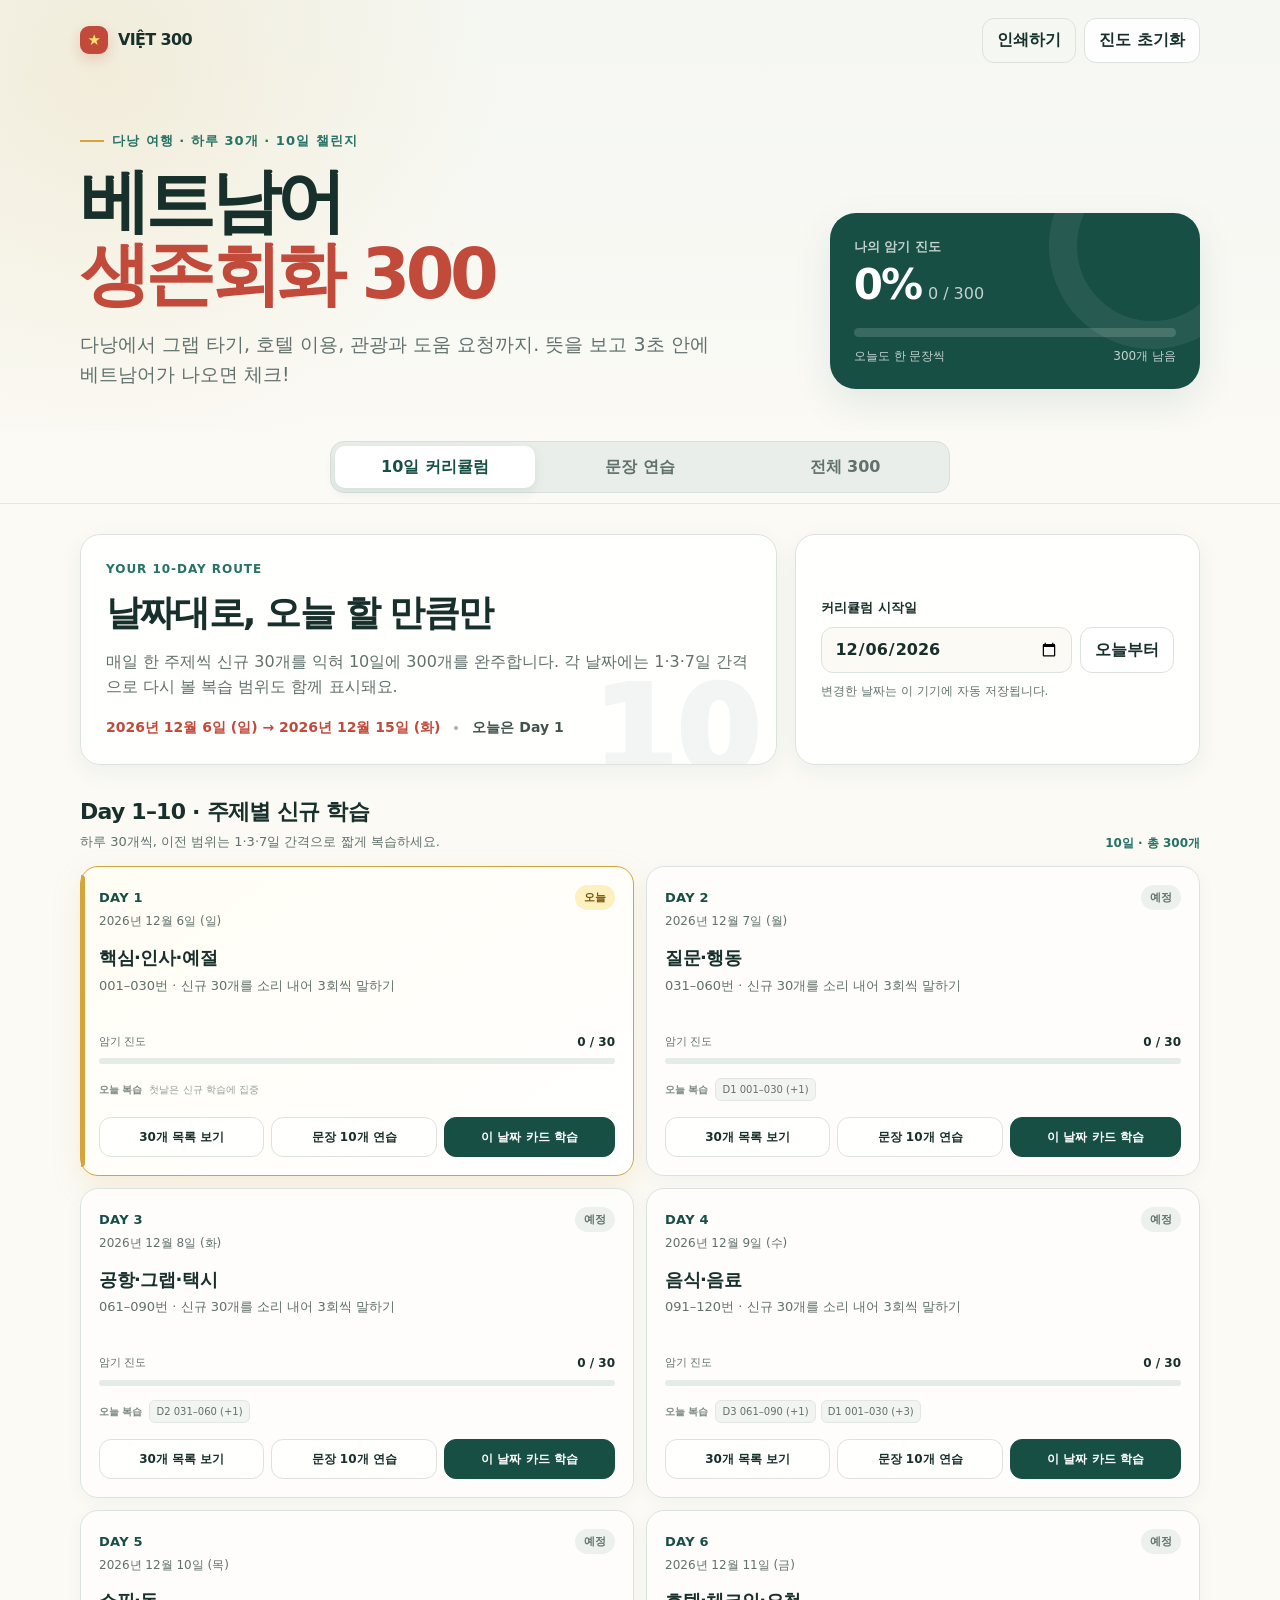
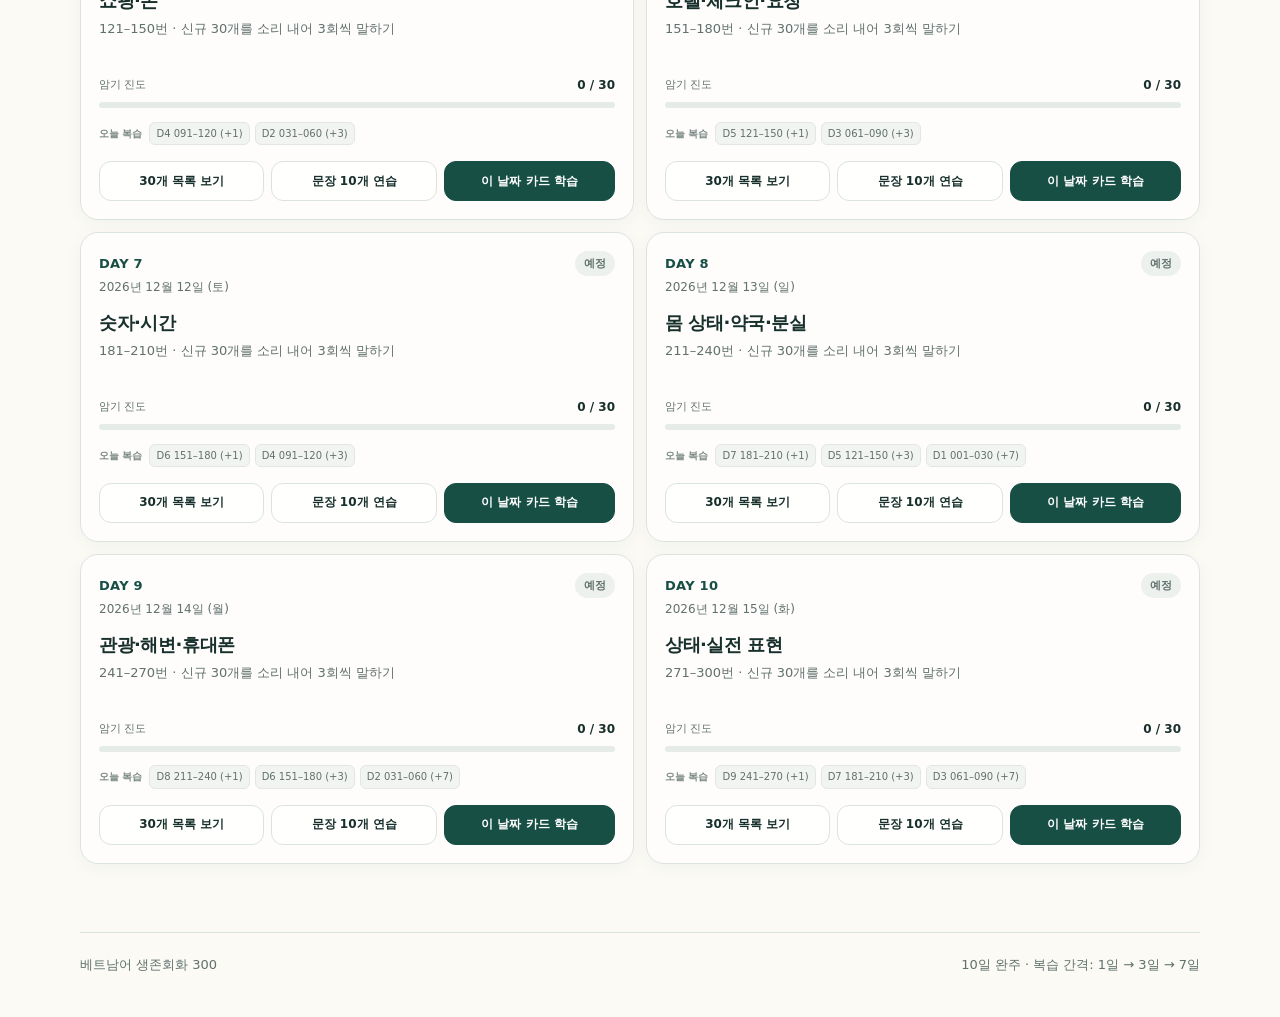
==== commit 64a2ea47: "Add files via upload" ====
--- a/index.html
+++ b/index.html
@@ -4,7 +4,7 @@
   <meta charset="utf-8">
   <meta name="viewport" content="width=device-width, initial-scale=1">
   <meta name="theme-color" content="#174f45">
-  <meta name="description" content="여행과 생활에 바로 쓰는 베트남어 300개를 날짜별 10일 커리큘럼과 암기카드로 익히는 학습장">
+  <meta name="description" content="다낭 여행에 바로 쓰는 베트남어 300개를 하루 30개씩 날짜별 10일 커리큘럼과 문장·발음 연습으로 익히는 학습장">
   <title>베트남어 생존회화 300</title>
   <style>
     :root {
@@ -57,6 +57,7 @@
       background: rgba(255,255,255,.84); font-weight: 750; cursor: pointer; transition: .18s ease;
     }
     .btn:hover { transform: translateY(-1px); border-color: #adc2ba; box-shadow: 0 6px 16px rgba(23,79,69,.08); }
+    .btn:disabled { opacity: .5; cursor: not-allowed; transform: none; box-shadow: none; }
     .btn:focus-visible, .chip:focus-visible, input:focus-visible, .learn-check:focus-within {
       outline: 3px solid rgba(213,164,58,.52); outline-offset: 2px;
     }
@@ -243,11 +244,16 @@
       min-width: 0; padding: 20px; background: rgba(255,255,255,.96);
       border: 1px solid var(--line); border-radius: 18px; box-shadow: 0 4px 18px rgba(23,79,69,.045);
     }
-    .sentence-meta { display: flex; justify-content: space-between; gap: 12px; color: var(--muted); font-size: 11px; font-weight: 780; }
+    .sentence-meta { display: flex; align-items: center; justify-content: space-between; gap: 12px; color: var(--muted); font-size: 11px; font-weight: 780; }
+    .sentence-meta-actions { display: flex; align-items: center; justify-content: flex-end; gap: 8px; }
+    .sentence-phrase-row { display: flex; align-items: flex-start; gap: 10px; margin: 13px 0 17px; }
     .sentence-vietnamese {
-      margin: 13px 0 17px; color: var(--ink); font-size: clamp(20px, 3.2vw, 26px);
+      flex: 1; min-width: 0; margin: 0; color: var(--ink); font-size: clamp(20px, 3.2vw, 26px);
       font-weight: 880; line-height: 1.35; letter-spacing: -.025em;
     }
+    .sentence-speech-controls { display: flex; flex: 0 0 auto; gap: 6px; }
+    .sentence-listen { min-height: 44px; padding: 7px 10px; font-size: 11px; white-space: nowrap; }
+    .sentence-listen[aria-busy="true"] { color: var(--green); background: var(--green-soft); border-color: #a9c8bd; }
     .interlinear {
       display: flex; flex-wrap: wrap; align-items: flex-start; gap: 7px 5px;
       padding: 13px; background: var(--paper); border: 1px solid #e8ece8; border-radius: 13px;
@@ -255,11 +261,16 @@
     .gloss-unit { display: inline-flex; flex-direction: column; align-items: flex-start; line-height: 1.2; }
     .gloss-vi { color: var(--green); font-size: 14px; font-weight: 820; }
     .gloss-ko { margin-top: 3px; color: #778681; font-size: 10px; font-weight: 650; }
-    .sentence-targets { display: flex; flex-wrap: wrap; gap: 5px; margin-top: 12px; }
+    .sentence-targets { display: flex; flex-wrap: wrap; gap: 7px; margin-top: 12px; }
+    .sentence-targets-label { flex-basis: 100%; color: var(--muted); font-size: 10px; font-weight: 820; letter-spacing: .03em; }
     .sentence-target {
-      padding: 3px 7px; color: #805c13; background: #fff5d7; border: 1px solid #efdca0;
-      border-radius: 999px; font-size: 10px; font-weight: 750;
-    }
+      display: inline-flex; flex-direction: column; align-items: flex-start; padding: 6px 9px;
+      color: #805c13; background: #fff5d7; border: 1px solid #efdca0;
+      border-radius: 11px; font-size: 10px; font-weight: 750;
+    }
+    .sentence-target-main { display: block; }
+    .sentence-target-word { font-weight: 850; }
+    .sentence-target-pron { display: block; margin-top: 2px; color: #61736d; font-size: 10px; font-weight: 680; }
     .sentence-translation {
       margin-top: 14px; padding-top: 13px; border-top: 1px solid var(--line);
     }
@@ -416,6 +427,11 @@
       .phase-head { align-items: start; }
       .phase-count { display: none; }
       .day-card { padding: 16px; }
+      .sentence-meta { align-items: flex-start; }
+      .sentence-meta-actions { align-items: flex-end; flex-direction: column; gap: 5px; }
+      .sentence-phrase-row { flex-direction: column; }
+      .sentence-speech-controls { width: 100%; }
+      .sentence-listen { flex: 1; }
       .scope-banner { align-items: start; flex-direction: column; }
       .list-head { align-items: start; }
       .legend { display: none; }
@@ -463,9 +479,9 @@
 
   <section class="wrap hero" aria-labelledby="pageTitle">
     <div>
-      <p class="eyebrow">10일 여행 회화 챌린지</p>
+      <p class="eyebrow">다낭 여행 · 하루 30개 · 10일 챌린지</p>
       <h1 id="pageTitle">베트남어<br><span class="accent">생존회화 300</span></h1>
-      <p class="lead">여행지에서 바로 꺼내 쓰는 말부터 외우세요. 뜻을 보고 3초 안에 베트남어가 나오면 체크!</p>
+      <p class="lead">다낭에서 그랩 타기, 호텔 이용, 관광과 도움 요청까지. 뜻을 보고 3초 안에 베트남어가 나오면 체크!</p>
     </div>
     <aside class="progress-card" aria-label="전체 학습 진도">
       <p class="progress-label">나의 암기 진도</p>
@@ -523,7 +539,7 @@
         <div>
           <p class="section-kicker">Words in context</p>
           <h2 id="sentencesTitle" tabindex="-1">단어를 문장으로 연결하기</h2>
-          <p>하루 단어 30개를 핵심 문장 10개로 연습합니다. 각 낱말 아래의 작은 뜻을 먼저 보고, 마지막에 자연스러운 전체 뜻을 확인하세요.</p>
+          <p>하루 단어 30개를 핵심 문장 10개로 연습합니다. 문장은 보통·느린 속도로 듣고, 노란 단어표에서 한글 읽기 힌트를 확인하세요. 음성은 기기 환경에 따라 다를 수 있어요.</p>
         </div>
         <div class="sentence-toolbar">
           <button class="btn" id="toggleSentenceMeanings" type="button" aria-pressed="false">뜻 가리기</button>
@@ -579,7 +595,7 @@
               <li>뜻을 가리고 회상하기 <strong>7분</strong></li>
               <li>문장 틀에 끼워 말하기 <strong>3분</strong></li>
             </ol>
-            <p class="notice"><strong>발음 안내</strong><br>한글 표기는 북부 표준 발음에 가까운 읽기 힌트입니다. 성조는 베트남어 철자와 원어민 음성을 함께 확인하세요.</p>
+            <p class="notice"><strong>발음 안내</strong><br>한글 표기는 북부 표준 발음에 가까운 읽기 힌트입니다. 성조는 발음 듣기와 베트남어 철자를 함께 확인하세요. 음성은 기기·브라우저의 베트남어 음성을 사용해 환경에 따라 다를 수 있습니다.</p>
           </div>
         </details>
         <details class="plan-card">
@@ -596,6 +612,8 @@
       </section>
     </section>
   </main>
+
+  <p class="sr-only" id="speechStatus" aria-live="polite" aria-atomic="true"></p>
 
   <footer>
     <div class="wrap footer-inner"><span>베트남어 생존회화 300</span><span>10일 완주 · 복습 간격: 1일 → 3일 → 7일</span></div>
@@ -698,36 +716,36 @@
       ["uống","우옹","마시다"],
       ["ngủ","응우","자다"],
       ["gọi","고이","부르다 / 전화하다"],
-      ["trái","짜이","왼쪽"],
-      ["phải","파이","오른쪽"],
-      ["thẳng","탕","직진 / 곧장"],
-      ["trước","쯔억","앞 / 전에"],
-      ["sau","싸우","뒤 / 후에"],
-      ["gần","건","가깝다"],
-      ["xa","싸","멀다"],
+      ["sân bay","썬 바이","공항"],
+      ["nhà ga quốc tế","냐 가 꾸옥 떼","국제선 터미널"],
+      ["nhà ga nội địa","냐 가 노이 디어","국내선 터미널"],
+      ["sảnh đến","싸잉 덴","도착 로비"],
+      ["cửa ra","끄어 자","출구"],
+      ["điểm đón","디엠 돈","픽업 지점 / 만날 곳"],
+      ["tài xế","따이 쎄","운전기사"],
+      ["biển số xe","비엔 쏘 쎄","차량 번호 / 번호판"],
+      ["đặt xe","닷 쎄","차량을 호출·예약하다"],
+      ["địa chỉ","디어 찌","주소"],
+      ["khách sạn","칵 산","호텔"],
+      ["cốp xe","꼽 쎄","자동차 트렁크"],
+      ["va li","바 리","여행 가방 / 캐리어"],
+      ["taxi","딱 씨","택시"],
+      ["phí sân bay","피 썬 바이","공항 진출입 관련 요금 (차량)"],
+      ["lên xe","렌 쎄","차에 타다"],
+      ["xuống xe","쑤옹 쎄","차에서 내리다"],
+      ["rẽ trái","제 짜이","좌회전하다"],
+      ["rẽ phải","제 파이","우회전하다"],
+      ["đi thẳng","디 탕","직진하다"],
+      ["gần","건","가깝다 / 가까운"],
+      ["xa","싸","멀다 / 먼"],
       ["bên cạnh","벤 까잉","옆"],
       ["đối diện","도이 지엔","맞은편"],
-      ["ở đây","어 더이","여기"],
-      ["ở đó","어 도","거기 / 저기"],
-      ["đường","드엉","길 / 도로"],
-      ["ngã tư","응아 뜨","사거리"],
+      ["ở đây","어 더이","여기에 / 여기에서"],
+      ["ở đó","어 도","거기에 / 거기에서"],
+      ["nhà vệ sinh","냐 베 씽","화장실"],
       ["bản đồ","반 도","지도"],
-      ["địa chỉ","지어 찌","주소"],
-      ["sân bay","썬 바이","공항"],
-      ["nhà ga","냐 가","기차역"],
-      ["bến xe","벤 쎄","버스터미널"],
-      ["trạm xe buýt","짬 쎄 부잇","버스 정류장"],
-      ["khách sạn","칵 산","호텔"],
-      ["nhà vệ sinh","냐 베 씽","화장실"],
-      ["taxi","딱씨","택시"],
-      ["xe buýt","쎄 부잇","버스"],
-      ["tàu hỏa","따우 호아","기차"],
-      ["tàu điện","따우 디엔","전철 / 도시철도"],
-      ["xe máy","쎄 마이","오토바이"],
-      ["ô tô","오 또","자동차"],
-      ["vé","베","표 / 티켓"],
-      ["lên","렌","타다 / 올라가다"],
-      ["xuống","쑤옹","내리다 / 내려가다"],
+      ["vị trí","비 찌","위치"],
+      ["điểm đến","디엠 덴","목적지"],
       ["nhà hàng","냐 항","식당"],
       ["quán ăn","꽌 안","음식점"],
       ["thực đơn","특 던","메뉴"],
@@ -788,36 +806,36 @@
       ["mở cửa","머 끄어","영업 중 / 문을 열다"],
       ["đóng cửa","동 끄어","영업 종료 / 문을 닫다"],
       ["hết hàng","헷 항","품절"],
-      ["nhà nghỉ","냐 응이","여관 / 저가 숙소"],
-      ["phòng","퐁","방"],
-      ["đặt phòng","닷 퐁","방을 예약하다"],
-      ["còn phòng không?","꼰 퐁 콩?","빈방 있나요?"],
-      ["một đêm","못 뎀","하룻밤"],
-      ["nhận phòng","년 퐁","체크인"],
-      ["trả phòng","짜 퐁","체크아웃"],
+      ["đặt phòng","닷 퐁","객실을 예약하다"],
+      ["mã đặt phòng","마 닷 퐁","예약 번호"],
+      ["nhận phòng","년 퐁","체크인하다"],
+      ["trả phòng","짜 퐁","체크아웃하다"],
+      ["nhận phòng sớm","년 퐁 썸","일찍 체크인하다"],
+      ["trả phòng muộn","짜 퐁 무온","늦게 체크아웃하다"],
       ["lễ tân","레 떤","프런트 / 접수처"],
-      ["chìa khóa","찌어 콰","열쇠"],
+      ["thẻ phòng","테 퐁","객실 카드키"],
       ["hộ chiếu","호 찌에우","여권"],
       ["tiền đặt cọc","띠엔 닷 꼭","보증금"],
-      ["bữa sáng","브어 상","아침 식사"],
+      ["hành lý","한 리","짐 / 수하물"],
+      ["gửi hành lý","그이 한 리","짐을 맡기다"],
+      ["lấy hành lý","러이 한 리","짐을 찾다"],
+      ["phụ thu","푸 투","추가 요금 / 추가로 받다"],
+      ["bữa sáng","브어 상","조식 / 아침 식사"],
       ["Wi-Fi","와이파이","와이파이"],
       ["mật khẩu","멋 커우","비밀번호"],
-      ["điều hòa","디에우 화","에어컨(북부)"],
+      ["điều hòa","디에우 화","에어컨 (máy lạnh라고도 해요)"],
       ["nước nóng","느억 농","온수"],
-      ["phòng tắm","퐁 땀","욕실"],
-      ["vòi hoa sen","버이 화 센","샤워기"],
       ["khăn tắm","칸 땀","목욕 수건"],
-      ["xà phòng","싸 퐁","비누"],
       ["giấy vệ sinh","저이 베 씽","화장지"],
-      ["giường","즈엉","침대"],
-      ["chăn","짠","이불"],
-      ["gối","고이","베개"],
+      ["dọn phòng","존 퐁","객실을 청소하다"],
+      ["đổi phòng","도이 퐁","방을 바꾸다"],
+      ["không hoạt động","콩 호앗 동","작동하지 않다"],
+      ["yên tĩnh","이엔 띵","조용한"],
       ["thang máy","탕 마이","엘리베이터"],
-      ["cầu thang","꺼우 탕","계단"],
       ["tầng","떵","층"],
-      ["phòng đơn","퐁 던","1인실"],
-      ["phòng đôi","퐁 도이","2인실 / 더블룸"],
-      ["hành lý","한 리","짐 / 수하물"],
+      ["hồ bơi","호 버이","수영장"],
+      ["giặt ủi","잣 우이","세탁·다림질"],
+      ["nước uống miễn phí","느억 우옹 미엔 피","무료로 제공되는 마실 물"],
       ["số không","소 콩","숫자 0"],
       ["một","못","1"],
       ["hai","하이","2"],
@@ -849,65 +867,65 @@
       ["mấy ngày?","머이 응아이?","며칠이요?"],
       ["mươi","므어이","20·30 등에서 쓰는 ‘십’"],
       ["bệnh viện","벤 비엔","병원"],
+      ["bác sĩ","박 씨","의사"],
+      ["sốt","솟","열 / 발열"],
       ["nhà thuốc","냐 투옥","약국"],
-      ["bác sĩ","박 씨","의사"],
+      ["dược sĩ","즈억 씨","약사"],
       ["thuốc","투옥","약"],
-      ["đau","다우","아프다 / 통증"],
-      ["đau đầu","다우 더우","두통"],
-      ["đau bụng","다우 붕","복통"],
-      ["đau răng","다우 장","치통"],
-      ["sốt","솟","열 / 발열"],
-      ["ho","허","기침"],
+      ["đau bụng","다우 붕","배가 아프다 / 복통"],
       ["tiêu chảy","띠에우 짜이","설사"],
       ["buồn nôn","부온 논","메스꺼움"],
-      ["chóng mặt","쫑 맛","어지러움"],
+      ["đau đầu","다우 더우","두통"],
+      ["thuốc này dùng thế nào?","투옥 나이 중 테 나오?","이 약은 어떻게 사용하나요?"],
+      ["trước hay sau khi ăn?","쯔억 하이 싸우 키 안?","식전인가요, 식후인가요?"],
+      ["băng cá nhân","방 까 년","반창고"],
+      ["vết thương","벳 트엉","상처"],
+      ["chảy máu","짜이 마우","피가 나다"],
       ["khó thở","커 터","숨쉬기 힘들다"],
-      ["chảy máu","짜이 마우","피가 나다"],
-      ["vết thương","벳 트엉","상처"],
-      ["cấp cứu","껍 끄우","응급 / 응급실"],
-      ["xe cấp cứu","쎄 껍 끄우","구급차"],
+      ["gọi xe cấp cứu giúp tôi","고이 쎄 껍 끄우 줍 또이","구급차를 불러 주세요"],
       ["cứu tôi với!","끄우 또이 버이!","살려 주세요!"],
-      ["cảnh sát","까잉 삿","경찰"],
-      ["gọi cảnh sát!","고이 까잉 삿!","경찰을 불러 주세요!"],
-      ["cháy","짜이","불이 나다 / 타다"],
-      ["nguy hiểm","응위 히엠","위험"],
       ["tôi bị mất…","또이 비 멋…","…을 잃어버렸어요"],
+      ["ví","비","지갑"],
+      ["đồ thất lạc","도 텃 락","분실물"],
+      ["tôi để quên…","또이 데 꾸엔…","…을 두고 왔어요"],
+      ["túi xách","뚜이 싹","가방 / 핸드백"],
+      ["liên hệ","리엔 헤","연락하다"],
       ["tôi bị mất cắp…","또이 비 멋 깝…","…을 도난당했어요"],
-      ["băng cá nhân","방 까 년","반창고"],
-      ["bảo hiểm y tế","바오 히엠 이 떼","의료보험"],
-      ["ngộ độc thực phẩm","응오 독 특 펌","식중독"],
-      ["tôi dị ứng với…","또이 지 응 버이…","저는 …에 알레르기가 있어요"],
-      ["thuốc giảm đau","투옥 잠 다우","진통제"],
-      ["điện thoại","디엔 토아이","전화 / 휴대전화"],
+      ["gọi cảnh sát giúp tôi","고이 까잉 삿 줍 또이","경찰을 불러 주세요"],
+      ["trình báo","찐 바오","경찰 등에 신고하다"],
+      ["bảo hiểm du lịch","바오 히엠 주 릭","여행자보험"],
+      ["hồ sơ y tế","호 써 이 떼","진료 기록 / 의료 기록"],
+      ["hóa đơn viện phí","호아 던 비엔 피","병원비 청구서 / 병원비 영수증"],
+      ["điện thoại","디엔 토아이","휴대폰 / 전화"],
+      ["thẻ SIM","테 심","유심 카드"],
+      ["không có mạng","콩 꼬 망","인터넷이 안 돼요"],
+      ["bộ sạc","보 삭","충전기"],
+      ["pin dự phòng","삔 즈 퐁","보조배터리"],
       ["số điện thoại","소 디엔 토아이","전화번호"],
-      ["thẻ SIM","테 심","유심 카드"],
-      ["Internet","인떠넷","인터넷"],
-      ["bộ sạc","보 삭","충전기"],
-      ["pin","삔","배터리"],
-      ["ổ cắm","오 깜","콘센트"],
-      ["gọi điện","고이 디엔","전화하다"],
       ["tin nhắn","띤 냔","문자 / 메시지"],
-      ["không có mạng","콩 꼬 망","인터넷이 안 돼요"],
-      ["người","응으어이","사람"],
-      ["gia đình","자 딘","가족"],
-      ["trẻ em","쩨 엠","어린이"],
-      ["đàn ông","단 옹","남자"],
-      ["phụ nữ","푸 느","여자"],
-      ["nhân viên","년 비엔","직원"],
-      ["tài xế","따이 쎄","운전기사"],
-      ["hướng dẫn viên","흐엉 전 비엔","안내원 / 가이드"],
-      ["đại sứ quán","다이 스 꽌","대사관"],
-      ["lãnh sự quán","라잉 스 꽌","영사관"],
-      ["thời tiết","터이 띠엣","날씨"],
-      ["mưa","므어","비"],
-      ["nắng","낭","햇빛 / 맑은 날씨"],
-      ["gió","저","바람"],
-      ["bão","바오","폭풍 / 태풍"],
+      ["gửi vị trí","그이 비 찌","위치를 보내다"],
+      ["phí vào cửa","피 바오 끄어","입장료"],
+      ["bao gồm","바오 곰","포함하다"],
+      ["cáp treo","깝 쩨오","케이블카"],
+      ["hướng dẫn viên","흐엉 전 비엔","관광 가이드"],
+      ["điểm hẹn","디엠 헨","만나는 장소 / 집결지"],
+      ["giờ khởi hành","저 커이 하잉","출발 시간"],
+      ["bãi biển","바이 비엔","해변"],
+      ["tắm biển","땀 비엔","해수욕하다"],
+      ["áo phao","아오 파오","구명조끼"],
+      ["cho thuê","쩌 투에","유료로 빌려주다 / 대여하다"],
+      ["chụp ảnh","쭙 아잉","사진을 찍다"],
+      ["một tấm ảnh","못 땀 아잉","사진 한 장"],
+      ["mát-xa","맛 싸","마사지"],
+      ["nhẹ tay hơn","녜 따이 헌","좀 더 살살 / 손의 힘을 더 약하게"],
+      ["đau quá","다우 꽈","너무 아파요"],
+      ["áo mưa","아오 므어","우비"],
       ["trời mưa","쩌이 므어","비가 와요"],
-      ["nhiệt độ","니엣 도","온도"],
-      ["ẩm","엄","습한"],
-      ["khô","코","건조한"],
-      ["nhiều mây","니에우 머이","구름이 많은"],
+      ["ô","오","우산"],
+      ["tour trong ngày","뚜어 쫑 응아이","당일 투어"],
+      ["đổi ngày","도이 응아이","날짜를 변경하다"],
+      ["hủy tour","후이 뚜어","투어를 취소하다"],
+      ["không đi được","콩 디 드억","갈 수 없어요"],
       ["xấu","써우","나쁜 / 못생긴"],
       ["nhiều","니에우","많은"],
       ["ít","잇","적은"],
@@ -941,8 +959,16 @@
     ];
 
     const CATEGORIES = [
-      "핵심·인사·예절", "질문·행동", "방향·교통", "음식·음료", "쇼핑·돈",
-      "숙소", "숫자·시간", "건강·긴급상황", "통신·사람·날씨", "상태·실전 표현"
+      "핵심·인사·예절",
+      "질문·행동",
+      "공항·그랩·택시",
+      "음식·음료",
+      "쇼핑·돈",
+      "호텔·체크인·요청",
+      "숫자·시간",
+      "몸 상태·약국·분실",
+      "관광·해변·휴대폰",
+      "상태·실전 표현"
     ];
     const WORDS = RAW.map((row, index) => ({
       id: index + 1,
@@ -1625,340 +1651,330 @@
       },
       {
         "day": 3,
-        "vi": "Rẽ trái ở ngã tư, rồi đi thẳng.",
-        "parts": [
-          [
-            "Rẽ",
-            "돌다"
-          ],
-          [
-            "trái",
-            "왼쪽으로"
-          ],
-          [
-            "ở ngã tư,",
-            "사거리에서,"
+        "vi": "Tôi cần đến nhà ga quốc tế ở sân bay, không phải nhà ga nội địa.",
+        "parts": [
+          [
+            "Tôi",
+            "저는"
+          ],
+          [
+            "cần đến",
+            "가야 해요"
+          ],
+          [
+            "nhà ga quốc tế",
+            "국제선 터미널에"
+          ],
+          [
+            "ở sân bay,",
+            "공항에 있는,"
+          ],
+          [
+            "không phải",
+            "~이 아니에요"
+          ],
+          [
+            "nhà ga nội địa.",
+            "국내선 터미널은."
+          ]
+        ],
+        "ko": "공항의 국제선 터미널로 가야 해요. 국내선 터미널이 아니에요.",
+        "targets": [
+          61,
+          62,
+          63
+        ]
+      },
+      {
+        "day": 3,
+        "vi": "Tôi đang ở sảnh đến, gần cửa ra. Điểm đón ở đâu?",
+        "parts": [
+          [
+            "Tôi đang ở",
+            "저는 지금 있어요"
+          ],
+          [
+            "sảnh đến,",
+            "도착 로비에,"
+          ],
+          [
+            "gần cửa ra.",
+            "출구 가까이에."
+          ],
+          [
+            "Điểm đón",
+            "픽업 지점은"
+          ],
+          [
+            "ở đâu?",
+            "어디인가요?"
+          ]
+        ],
+        "ko": "저는 도착 로비 출구 근처에 있어요. 픽업 지점은 어디인가요?",
+        "targets": [
+          64,
+          65,
+          66,
+          81
+        ]
+      },
+      {
+        "day": 3,
+        "vi": "Tôi đã đặt xe. Cho tôi xin tên tài xế và biển số xe.",
+        "parts": [
+          [
+            "Tôi đã đặt xe.",
+            "저는 차량을 예약했어요."
+          ],
+          [
+            "Cho tôi xin",
+            "저에게 알려 주세요"
+          ],
+          [
+            "tên tài xế",
+            "기사님의 이름"
+          ],
+          [
+            "và",
+            "그리고"
+          ],
+          [
+            "biển số xe.",
+            "차량 번호를."
+          ]
+        ],
+        "ko": "차량을 예약했어요. 기사님 이름과 차량 번호를 알려 주세요.",
+        "targets": [
+          67,
+          68,
+          69
+        ]
+      },
+      {
+        "day": 3,
+        "vi": "Điểm đến của tôi là khách sạn này. Đây là địa chỉ trên bản đồ.",
+        "parts": [
+          [
+            "Điểm đến của tôi",
+            "제 목적지는"
+          ],
+          [
+            "là",
+            "~이에요"
+          ],
+          [
+            "khách sạn này.",
+            "이 호텔."
+          ],
+          [
+            "Đây là",
+            "이것이 ~예요"
+          ],
+          [
+            "địa chỉ",
+            "주소"
+          ],
+          [
+            "trên bản đồ.",
+            "지도에 표시된."
+          ]
+        ],
+        "ko": "제 목적지는 이 호텔이에요. 지도에 표시된 이 주소예요.",
+        "targets": [
+          70,
+          71,
+          88,
+          90
+        ]
+      },
+      {
+        "day": 3,
+        "vi": "Giá taxi đã bao gồm phí sân bay chưa?",
+        "parts": [
+          [
+            "Giá taxi",
+            "택시 요금에"
+          ],
+          [
+            "đã bao gồm",
+            "포함되어 있다"
+          ],
+          [
+            "phí sân bay",
+            "공항 진출입 요금이"
+          ],
+          [
+            "chưa?",
+            "이미 ~되어 있나요? (확인)"
+          ]
+        ],
+        "ko": "택시 요금에 공항 진출입 요금도 포함되어 있나요?",
+        "targets": [
+          74,
+          75
+        ]
+      },
+      {
+        "day": 3,
+        "vi": "Trước khi lên xe, cho tôi để va li vào cốp xe nhé.",
+        "parts": [
+          [
+            "Trước khi lên xe,",
+            "차에 타기 전에,"
+          ],
+          [
+            "cho tôi",
+            "제가 ~하게 해 주세요"
+          ],
+          [
+            "để va li",
+            "캐리어를 놓다"
+          ],
+          [
+            "vào cốp xe",
+            "트렁크에"
+          ],
+          [
+            "nhé.",
+            "~할게요 / 부탁해요."
+          ]
+        ],
+        "ko": "차에 타기 전에 캐리어를 트렁크에 넣을게요.",
+        "targets": [
+          72,
+          73,
+          76
+        ]
+      },
+      {
+        "day": 3,
+        "vi": "Cho tôi xuống xe ở đây, bên cạnh khách sạn nhé.",
+        "parts": [
+          [
+            "Cho tôi xuống xe",
+            "저를 내려 주세요"
+          ],
+          [
+            "ở đây,",
+            "여기에서,"
+          ],
+          [
+            "bên cạnh khách sạn",
+            "호텔 옆에"
+          ],
+          [
+            "nhé.",
+            "부탁해요."
+          ]
+        ],
+        "ko": "여기 호텔 옆에서 내려 주세요.",
+        "targets": [
+          77,
+          83,
+          85
+        ]
+      },
+      {
+        "day": 3,
+        "vi": "Đi thẳng rồi rẽ trái, không rẽ phải nhé.",
+        "parts": [
+          [
+            "Đi thẳng",
+            "직진하다"
           ],
           [
             "rồi",
             "그런 다음"
           ],
           [
-            "đi thẳng.",
-            "직진하세요."
-          ]
-        ],
-        "ko": "사거리에서 좌회전한 다음 직진하세요.",
-        "targets": [
-          61,
-          63,
-          73
-        ]
-      },
-      {
-        "day": 3,
-        "vi": "Bên phải khách sạn có một nhà vệ sinh.",
-        "parts": [
-          [
-            "Bên phải",
-            "오른쪽에"
-          ],
-          [
-            "khách sạn",
-            "호텔의"
-          ],
-          [
-            "có",
-            "있다"
-          ],
-          [
-            "một",
-            "하나의"
-          ],
-          [
-            "nhà vệ sinh.",
-            "화장실이."
-          ]
-        ],
-        "ko": "호텔 오른쪽에 화장실이 있어요.",
-        "targets": [
-          62,
-          80,
-          81
-        ]
-      },
-      {
-        "day": 3,
-        "vi": "Nhà ga ở phía trước, bến xe ở phía sau.",
-        "parts": [
-          [
-            "Nhà ga",
-            "기차역은"
-          ],
-          [
-            "ở phía trước,",
-            "앞에 있고,"
-          ],
-          [
-            "bến xe",
-            "버스터미널은"
-          ],
-          [
-            "ở phía sau.",
-            "뒤에 있어요."
-          ]
-        ],
-        "ko": "기차역은 앞에 있고 버스터미널은 뒤에 있어요.",
-        "targets": [
-          64,
-          65,
-          77,
-          78
-        ]
-      },
-      {
-        "day": 3,
-        "vi": "Ở đây gần sân bay nhưng xa nhà ga.",
-        "parts": [
-          [
-            "Ở đây",
-            "여기는"
-          ],
-          [
-            "gần",
-            "가깝다"
-          ],
-          [
-            "sân bay",
-            "공항과"
-          ],
-          [
-            "nhưng",
-            "하지만"
-          ],
-          [
-            "xa",
-            "멀다"
-          ],
-          [
-            "nhà ga.",
-            "기차역과."
-          ]
-        ],
-        "ko": "여기는 공항에서는 가깝지만 기차역에서는 멀어요.",
-        "targets": [
-          66,
-          67,
-          70,
-          76,
-          77
-        ]
-      },
-      {
-        "day": 3,
-        "vi": "Trạm xe buýt ở bên cạnh khách sạn.",
-        "parts": [
-          [
-            "Trạm xe buýt",
-            "버스 정류장은"
-          ],
-          [
-            "ở bên cạnh",
-            "옆에 있다"
-          ],
-          [
-            "khách sạn.",
-            "호텔."
-          ]
-        ],
-        "ko": "버스 정류장은 호텔 옆에 있어요.",
-        "targets": [
-          68,
+            "rẽ trái,",
+            "좌회전하세요,"
+          ],
+          [
+            "không rẽ phải",
+            "우회전하지 말고"
+          ],
+          [
+            "nhé.",
+            "부탁해요."
+          ]
+        ],
+        "ko": "직진한 다음 좌회전해 주세요. 우회전은 아니에요.",
+        "targets": [
+          78,
           79,
           80
         ]
       },
       {
         "day": 3,
-        "vi": "Khách sạn ở đó, đối diện với nhà ga.",
-        "parts": [
-          [
-            "Khách sạn",
-            "호텔은"
-          ],
-          [
-            "ở đó,",
-            "저기에 있고,"
-          ],
-          [
-            "đối diện với nhà ga.",
-            "기차역 맞은편에 있어요."
-          ]
-        ],
-        "ko": "호텔은 저기 기차역 맞은편에 있어요.",
-        "targets": [
-          69,
-          71,
-          77,
-          80
-        ]
-      },
-      {
-        "day": 3,
-        "vi": "Xem bản đồ và địa chỉ để tìm đường.",
-        "parts": [
-          [
-            "Xem",
-            "보다"
-          ],
-          [
-            "bản đồ",
-            "지도를"
-          ],
-          [
-            "và",
-            "그리고"
-          ],
-          [
-            "địa chỉ",
-            "주소를"
-          ],
-          [
-            "để",
-            "~하기 위해"
-          ],
-          [
-            "tìm đường.",
-            "길을 찾다."
-          ]
-        ],
-        "ko": "길을 찾으려면 지도와 주소를 확인하세요.",
-        "targets": [
-          72,
-          74,
-          75
-        ]
-      },
-      {
-        "day": 3,
-        "vi": "Tôi đi taxi hoặc ô tô đến sân bay.",
+        "vi": "Tôi đã gửi vị trí rồi. Đón tôi ở đó, đối diện khách sạn nhé.",
         "parts": [
           [
             "Tôi",
             "저는"
           ],
           [
-            "đi",
-            "가다"
-          ],
-          [
-            "taxi",
-            "택시로"
-          ],
-          [
-            "hoặc",
-            "또는"
-          ],
-          [
-            "ô tô",
-            "자동차로"
-          ],
-          [
-            "đến",
-            "도착하다·가다"
-          ],
-          [
-            "sân bay.",
-            "공항에."
-          ]
-        ],
-        "ko": "저는 택시나 자동차를 타고 공항에 가요.",
-        "targets": [
-          76,
+            "đã gửi",
+            "보냈어요"
+          ],
+          [
+            "vị trí",
+            "위치를"
+          ],
+          [
+            "rồi.",
+            "이미 / ~했어요."
+          ],
+          [
+            "Đón tôi",
+            "저를 태우러 와 주세요"
+          ],
+          [
+            "ở đó,",
+            "그곳으로,"
+          ],
+          [
+            "đối diện",
+            "맞은편"
+          ],
+          [
+            "khách sạn",
+            "호텔"
+          ],
+          [
+            "nhé.",
+            "부탁해요."
+          ]
+        ],
+        "ko": "위치를 보냈어요. 그곳 호텔 맞은편에서 저를 태워 주세요.",
+        "targets": [
+          84,
+          86,
+          89
+        ]
+      },
+      {
+        "day": 3,
+        "vi": "Nhà vệ sinh ở đâu? Có xa không?",
+        "parts": [
+          [
+            "Nhà vệ sinh",
+            "화장실은"
+          ],
+          [
+            "ở đâu?",
+            "어디인가요?"
+          ],
+          [
+            "Có xa không?",
+            "먼가요?"
+          ]
+        ],
+        "ko": "화장실은 어디인가요? 여기서 먼가요?",
+        "targets": [
           82,
           87
-        ]
-      },
-      {
-        "day": 3,
-        "vi": "Tôi đi xe buýt, tàu hỏa hoặc tàu điện.",
-        "parts": [
-          [
-            "Tôi",
-            "저는"
-          ],
-          [
-            "đi",
-            "타고 가다"
-          ],
-          [
-            "xe buýt,",
-            "버스,"
-          ],
-          [
-            "tàu hỏa",
-            "기차"
-          ],
-          [
-            "hoặc",
-            "또는"
-          ],
-          [
-            "tàu điện.",
-            "전철."
-          ]
-        ],
-        "ko": "저는 버스, 기차 또는 전철을 타고 가요.",
-        "targets": [
-          83,
-          84,
-          85
-        ]
-      },
-      {
-        "day": 3,
-        "vi": "Tôi đi xe máy đến nhà ga, mua vé, lên tàu rồi xuống ở ga cuối.",
-        "parts": [
-          [
-            "Tôi",
-            "저는"
-          ],
-          [
-            "đi xe máy",
-            "오토바이로 가다"
-          ],
-          [
-            "đến nhà ga,",
-            "기차역에,"
-          ],
-          [
-            "mua vé,",
-            "표를 사고,"
-          ],
-          [
-            "lên tàu",
-            "기차에 타다"
-          ],
-          [
-            "rồi",
-            "그런 다음"
-          ],
-          [
-            "xuống",
-            "내리다"
-          ],
-          [
-            "ở ga cuối.",
-            "종착역에서."
-          ]
-        ],
-        "ko": "오토바이를 타고 기차역에 가서 표를 사고, 기차에 탄 뒤 종착역에서 내려요.",
-        "targets": [
-          77,
-          86,
-          88,
-          89,
-          90
         ]
       },
       {
@@ -2599,358 +2615,379 @@
       },
       {
         "day": 6,
-        "vi": "Tôi muốn đặt phòng ở nhà nghỉ này; cho tôi xem phòng được không?",
-        "parts": [
-          [
-            "Tôi muốn",
-            "저는 원해요"
-          ],
-          [
-            "đặt phòng",
-            "방을 예약하기를"
-          ],
-          [
-            "ở nhà nghỉ này;",
-            "이 여관에서"
-          ],
-          [
-            "cho tôi xem",
-            "제가 볼 수 있게 해 주세요"
-          ],
-          [
-            "phòng được không?",
-            "방을, 괜찮을까요?"
-          ]
-        ],
-        "ko": "이 여관에서 방을 예약하고 싶어요. 방을 보여 주실 수 있나요?",
+        "vi": "Tôi đã đặt phòng và muốn nhận phòng. Đây là mã đặt phòng và hộ chiếu của tôi.",
+        "parts": [
+          [
+            "Tôi đã đặt phòng",
+            "저는 객실을 예약했어요"
+          ],
+          [
+            "và",
+            "그리고"
+          ],
+          [
+            "muốn nhận phòng.",
+            "체크인하고 싶어요."
+          ],
+          [
+            "Đây là",
+            "이것은 ~예요"
+          ],
+          [
+            "mã đặt phòng",
+            "예약 번호"
+          ],
+          [
+            "và",
+            "그리고"
+          ],
+          [
+            "hộ chiếu của tôi.",
+            "제 여권."
+          ]
+        ],
+        "ko": "객실을 예약했고 체크인하고 싶어요. 여기 예약 번호와 제 여권이에요.",
         "targets": [
           151,
           152,
-          153
+          153,
+          159
         ]
       },
       {
         "day": 6,
-        "vi": "Còn phòng không? Tôi muốn ở một đêm và nhận phòng ngay.",
-        "parts": [
-          [
-            "Còn phòng không?",
-            "빈방이 있나요?"
-          ],
-          [
-            "Tôi muốn ở",
-            "저는 묵고 싶어요"
-          ],
-          [
-            "một đêm",
-            "하룻밤"
+        "vi": "Tôi có thể nhận phòng sớm không? Có phụ thu hoặc tiền đặt cọc không?",
+        "parts": [
+          [
+            "Tôi có thể",
+            "제가 ~할 수 있다"
+          ],
+          [
+            "nhận phòng sớm",
+            "일찍 체크인하다"
+          ],
+          [
+            "không?",
+            "~할 수 있나요?"
+          ],
+          [
+            "Có",
+            "있다"
+          ],
+          [
+            "phụ thu",
+            "추가 요금"
+          ],
+          [
+            "hoặc",
+            "또는"
+          ],
+          [
+            "tiền đặt cọc",
+            "보증금"
+          ],
+          [
+            "không?",
+            "~이 있나요?"
+          ]
+        ],
+        "ko": "일찍 체크인할 수 있나요? 추가 요금이나 보증금이 있나요?",
+        "targets": [
+          155,
+          160,
+          164
+        ]
+      },
+      {
+        "day": 6,
+        "vi": "Sau khi trả phòng, tôi muốn gửi hành lý. Tôi sẽ quay lại lấy hành lý lúc sáu giờ tối.",
+        "parts": [
+          [
+            "Sau khi trả phòng,",
+            "체크아웃한 뒤,"
+          ],
+          [
+            "tôi muốn",
+            "저는 ~하고 싶어요"
+          ],
+          [
+            "gửi hành lý.",
+            "짐을 맡기다."
+          ],
+          [
+            "Tôi sẽ quay lại",
+            "저는 돌아올게요"
+          ],
+          [
+            "lấy hành lý",
+            "짐을 찾으러"
+          ],
+          [
+            "lúc sáu giờ tối.",
+            "오후 6시에."
+          ]
+        ],
+        "ko": "체크아웃한 뒤 짐을 맡기고 싶어요. 오후 6시에 돌아와서 짐을 찾을게요.",
+        "targets": [
+          154,
+          161,
+          162,
+          163
+        ]
+      },
+      {
+        "day": 6,
+        "vi": "Cho tôi xin thẻ phòng và mật khẩu Wi-Fi.",
+        "parts": [
+          [
+            "Cho tôi xin",
+            "저에게 주세요"
+          ],
+          [
+            "thẻ phòng",
+            "객실 카드키"
           ],
           [
             "và",
             "그리고"
           ],
           [
-            "nhận phòng ngay.",
-            "지금 바로 체크인하고 싶어요"
-          ]
-        ],
-        "ko": "빈방이 있나요? 하룻밤 묵고 지금 바로 체크인하고 싶어요.",
-        "targets": [
-          154,
-          155,
-          156
+            "mật khẩu Wi-Fi.",
+            "와이파이 비밀번호를."
+          ]
+        ],
+        "ko": "객실 카드키를 주시고 와이파이 비밀번호도 알려 주세요.",
+        "targets": [
+          158,
+          166,
+          167
         ]
       },
       {
         "day": 6,
-        "vi": "Khi trả phòng, tôi sẽ đưa chìa khóa cho lễ tân.",
-        "parts": [
-          [
-            "Khi trả phòng,",
-            "체크아웃할 때"
-          ],
-          [
-            "tôi sẽ đưa",
-            "제가 드릴게요"
-          ],
-          [
-            "chìa khóa",
-            "열쇠를"
-          ],
-          [
-            "cho lễ tân.",
-            "프런트 직원에게"
-          ]
-        ],
-        "ko": "체크아웃할 때 프런트 직원에게 열쇠를 드릴게요.",
-        "targets": [
-          157,
-          158,
-          159
-        ]
-      },
-      {
-        "day": 6,
-        "vi": "Tôi có cần xuất trình hộ chiếu và trả tiền đặt cọc không? Giá phòng có gồm bữa sáng không?",
-        "parts": [
-          [
-            "Tôi",
-            "저는 / 제가"
-          ],
-          [
-            "có cần",
-            "~할 필요가 있다"
-          ],
-          [
-            "xuất trình hộ chiếu",
-            "여권을 제시하다"
+        "vi": "Cho tôi thêm khăn tắm và giấy vệ sinh. Có nước uống miễn phí không?",
+        "parts": [
+          [
+            "Cho tôi",
+            "저에게 주세요"
+          ],
+          [
+            "thêm",
+            "더 / 추가로"
+          ],
+          [
+            "khăn tắm",
+            "목욕 수건"
           ],
           [
             "và",
             "그리고"
           ],
           [
-            "trả tiền đặt cọc",
-            "보증금을 내다"
+            "giấy vệ sinh.",
+            "화장지를."
+          ],
+          [
+            "Có",
+            "있다"
+          ],
+          [
+            "nước uống miễn phí",
+            "무료로 제공되는 물이"
           ],
           [
             "không?",
-            "~해야 하나요?"
-          ],
-          [
-            "Giá phòng",
-            "객실 요금"
-          ],
-          [
-            "có gồm",
-            "포함하다"
-          ],
-          [
-            "bữa sáng",
-            "아침 식사"
-          ],
-          [
-            "không?",
-            "포함되나요?"
-          ]
-        ],
-        "ko": "여권을 제시하고 보증금을 내야 하나요? 객실 요금에 아침 식사가 포함되나요?",
-        "targets": [
-          160,
-          161,
-          162
+            "있나요? (질문)"
+          ]
+        ],
+        "ko": "수건과 화장지를 더 주세요. 무료로 제공되는 물도 있나요?",
+        "targets": [
+          170,
+          171,
+          180
         ]
       },
       {
         "day": 6,
-        "vi": "Điều hòa có hoạt động không, và mật khẩu Wi-Fi là gì?",
+        "vi": "Điều hòa không hoạt động và không có nước nóng. Nhờ lễ tân cho người kiểm tra giúp tôi.",
         "parts": [
           [
             "Điều hòa",
-            "에어컨은"
-          ],
-          [
-            "có hoạt động không,",
-            "작동하나요"
+            "에어컨이"
+          ],
+          [
+            "không hoạt động",
+            "작동하지 않아요"
           ],
           [
             "và",
             "그리고"
           ],
           [
-            "mật khẩu Wi-Fi",
-            "와이파이 비밀번호는"
-          ],
-          [
-            "là gì?",
-            "무엇인가요?"
-          ]
-        ],
-        "ko": "에어컨은 작동하나요? 그리고 와이파이 비밀번호는 무엇인가요?",
-        "targets": [
-          163,
-          164,
-          165
+            "không có nước nóng.",
+            "온수가 안 나와요."
+          ],
+          [
+            "Nhờ lễ tân",
+            "프런트에 부탁드려요"
+          ],
+          [
+            "cho người kiểm tra",
+            "점검할 사람을 보내 주세요"
+          ],
+          [
+            "giúp tôi.",
+            "저를 도와주도록."
+          ]
+        ],
+        "ko": "에어컨이 작동하지 않고 온수도 안 나와요. 프런트에서 점검할 분을 보내 주세요.",
+        "targets": [
+          157,
+          168,
+          169,
+          174
         ]
       },
       {
         "day": 6,
-        "vi": "Phòng tắm có nước nóng và vòi hoa sen không?",
-        "parts": [
-          [
-            "Phòng tắm",
-            "욕실"
-          ],
-          [
-            "có",
-            "있다"
-          ],
-          [
-            "nước nóng",
-            "온수"
-          ],
-          [
-            "và",
-            "그리고 / ~와"
-          ],
-          [
-            "vòi hoa sen",
-            "샤워기"
+        "vi": "Tôi muốn đổi phòng vì phòng này ồn quá. Có phòng nào yên tĩnh hơn không?",
+        "parts": [
+          [
+            "Tôi muốn đổi phòng",
+            "저는 방을 바꾸고 싶어요"
+          ],
+          [
+            "vì",
+            "왜냐하면"
+          ],
+          [
+            "phòng này ồn quá.",
+            "이 방이 너무 시끄러워요."
+          ],
+          [
+            "Có phòng nào",
+            "어떤 방이 있나요"
+          ],
+          [
+            "yên tĩnh hơn",
+            "더 조용한"
           ],
           [
             "không?",
             "~이 있나요?"
           ]
         ],
-        "ko": "욕실에 온수와 샤워기가 있나요?",
-        "targets": [
-          166,
-          167,
-          168
+        "ko": "이 방이 너무 시끄러워서 방을 바꾸고 싶어요. 더 조용한 방이 있나요?",
+        "targets": [
+          173,
+          175
         ]
       },
       {
         "day": 6,
-        "vi": "Cho tôi thêm khăn tắm, xà phòng và giấy vệ sinh.",
-        "parts": [
-          [
-            "Cho tôi thêm",
-            "저에게 더 주세요"
-          ],
-          [
-            "khăn tắm,",
-            "목욕 수건"
-          ],
-          [
-            "xà phòng",
-            "비누"
-          ],
-          [
-            "và",
-            "그리고"
-          ],
-          [
-            "giấy vệ sinh.",
-            "화장지를"
-          ]
-        ],
-        "ko": "목욕 수건과 비누, 화장지를 더 주세요.",
-        "targets": [
-          169,
-          170,
-          171
+        "vi": "Tôi muốn trả phòng muộn. Có phụ thu không?",
+        "parts": [
+          [
+            "Tôi muốn",
+            "저는 ~하고 싶어요"
+          ],
+          [
+            "trả phòng muộn.",
+            "늦게 체크아웃하다."
+          ],
+          [
+            "Có phụ thu không?",
+            "추가 요금이 있나요?"
+          ]
+        ],
+        "ko": "늦게 체크아웃하고 싶어요. 추가 요금이 있나요?",
+        "targets": [
+          156,
+          164
         ]
       },
       {
         "day": 6,
-        "vi": "Trên giường không có chăn và gối.",
-        "parts": [
-          [
-            "Trên giường",
-            "침대 위에"
-          ],
-          [
-            "không có",
-            "없어요"
-          ],
-          [
-            "chăn",
-            "이불"
-          ],
-          [
-            "và",
-            "그리고 / ~과"
-          ],
-          [
-            "gối.",
-            "베개가"
-          ]
-        ],
-        "ko": "침대 위에 이불과 베개가 없어요.",
+        "vi": "Bữa sáng bắt đầu lúc mấy giờ? Hồ bơi ở tầng nào, có đi thang máy này lên được không?",
+        "parts": [
+          [
+            "Bữa sáng",
+            "조식은"
+          ],
+          [
+            "bắt đầu",
+            "시작하다"
+          ],
+          [
+            "lúc mấy giờ?",
+            "몇 시에?"
+          ],
+          [
+            "Hồ bơi",
+            "수영장은"
+          ],
+          [
+            "ở tầng nào,",
+            "몇 층에 있나요,"
+          ],
+          [
+            "có đi",
+            "타고 가다"
+          ],
+          [
+            "thang máy này",
+            "이 엘리베이터를"
+          ],
+          [
+            "lên",
+            "위로 올라가다"
+          ],
+          [
+            "được không?",
+            "~할 수 있나요?"
+          ]
+        ],
+        "ko": "조식은 몇 시에 시작하나요? 수영장은 몇 층이고, 이 엘리베이터로 올라가면 되나요?",
+        "targets": [
+          165,
+          176,
+          177,
+          178
+        ]
+      },
+      {
+        "day": 6,
+        "vi": "Nhờ dọn phòng giúp tôi. Khách sạn có dịch vụ giặt ủi không?",
+        "parts": [
+          [
+            "Nhờ dọn phòng",
+            "객실 청소를 부탁해요"
+          ],
+          [
+            "giúp tôi.",
+            "저를 위해."
+          ],
+          [
+            "Khách sạn",
+            "호텔에"
+          ],
+          [
+            "có dịch vụ",
+            "서비스가 있다"
+          ],
+          [
+            "giặt ủi",
+            "세탁·다림질"
+          ],
+          [
+            "không?",
+            "~이 있나요?"
+          ]
+        ],
+        "ko": "객실 청소를 부탁드려요. 호텔에 세탁 서비스가 있나요?",
         "targets": [
           172,
-          173,
-          174
-        ]
-      },
-      {
-        "day": 6,
-        "vi": "Phòng ở tầng năm; tôi nên đi thang máy hay cầu thang?",
-        "parts": [
-          [
-            "Phòng",
-            "방은"
-          ],
-          [
-            "ở",
-            "~에 있어요"
-          ],
-          [
-            "tầng năm;",
-            "5층"
-          ],
-          [
-            "tôi",
-            "저는"
-          ],
-          [
-            "nên đi",
-            "이용하는 게 좋을까요"
-          ],
-          [
-            "thang máy",
-            "엘리베이터"
-          ],
-          [
-            "hay",
-            "아니면"
-          ],
-          [
-            "cầu thang?",
-            "계단?"
-          ]
-        ],
-        "ko": "방은 5층에 있는데, 엘리베이터와 계단 중 어느 쪽을 이용하는 게 좋을까요?",
-        "targets": [
-          175,
-          176,
-          177
-        ]
-      },
-      {
-        "day": 6,
-        "vi": "Tôi có nhiều hành lý, nên chọn phòng đơn hay phòng đôi?",
-        "parts": [
-          [
-            "Tôi có",
-            "저는 있어요"
-          ],
-          [
-            "nhiều hành lý,",
-            "짐이 많아요"
-          ],
-          [
-            "nên chọn",
-            "그래서 골라야 하나요"
-          ],
-          [
-            "phòng đơn",
-            "1인실을"
-          ],
-          [
-            "hay",
-            "아니면"
-          ],
-          [
-            "phòng đôi?",
-            "2인실을?"
-          ]
-        ],
-        "ko": "짐이 많은데, 1인실과 2인실 중 어느 방을 골라야 하나요?",
-        "targets": [
-          178,
-          179,
-          180
+          179
         ]
       },
       {
@@ -3243,26 +3280,26 @@
       },
       {
         "day": 8,
-        "vi": "Gần bệnh viện có nhà thuốc, và bác sĩ đang ở đó.",
-        "parts": [
-          [
-            "Gần bệnh viện",
-            "병원 근처에"
-          ],
-          [
-            "có nhà thuốc,",
-            "약국이 있고,"
-          ],
-          [
-            "và bác sĩ",
-            "의사도"
-          ],
-          [
-            "đang ở đó.",
-            "거기에 있습니다."
-          ]
-        ],
-        "ko": "병원 근처에 약국이 있고 의사도 거기에 있습니다.",
+        "vi": "Tôi bị sốt. Tôi cần gặp bác sĩ ở bệnh viện.",
+        "parts": [
+          [
+            "Tôi bị sốt.",
+            "저는 열이 나요."
+          ],
+          [
+            "Tôi cần gặp",
+            "저는 만나야 해요"
+          ],
+          [
+            "bác sĩ",
+            "의사를"
+          ],
+          [
+            "ở bệnh viện.",
+            "병원에서."
+          ]
+        ],
+        "ko": "열이 나요. 병원에서 진료를 받아야 해요.",
         "targets": [
           211,
           212,
@@ -3271,30 +3308,30 @@
       },
       {
         "day": 8,
-        "vi": "Tôi bị đau đầu, cơn đau rất dữ dội nên tôi cần thuốc.",
-        "parts": [
-          [
-            "Tôi bị đau đầu,",
-            "저는 두통이 있고,"
-          ],
-          [
-            "cơn đau",
-            "통증이"
-          ],
-          [
-            "rất dữ dội",
-            "매우 심해서"
-          ],
-          [
-            "nên",
-            "그래서"
-          ],
-          [
-            "tôi cần thuốc.",
-            "약이 필요합니다."
-          ]
-        ],
-        "ko": "저는 두통이 있고 통증이 매우 심해서 약이 필요합니다.",
+        "vi": "Nhà thuốc ở đâu? Tôi muốn hỏi dược sĩ về thuốc này.",
+        "parts": [
+          [
+            "Nhà thuốc",
+            "약국은"
+          ],
+          [
+            "ở đâu?",
+            "어디에 있나요?"
+          ],
+          [
+            "Tôi muốn hỏi",
+            "저는 물어보고 싶어요"
+          ],
+          [
+            "dược sĩ",
+            "약사에게"
+          ],
+          [
+            "về thuốc này.",
+            "이 약에 대해서."
+          ]
+        ],
+        "ko": "약국이 어디예요? 약사에게 이 약에 대해 물어보고 싶어요.",
         "targets": [
           214,
           215,
@@ -3303,30 +3340,30 @@
       },
       {
         "day": 8,
-        "vi": "Con tôi bị sốt và đau bụng, còn tôi bị đau răng.",
-        "parts": [
-          [
-            "Con tôi",
-            "제 아이는"
-          ],
-          [
-            "bị sốt",
-            "열이 나고"
-          ],
-          [
-            "và đau bụng,",
-            "배가 아파요,"
-          ],
-          [
-            "còn tôi",
-            "저는"
-          ],
-          [
-            "bị đau răng.",
-            "이가 아픕니다."
-          ]
-        ],
-        "ko": "제 아이는 열이 나고 배가 아프며, 저는 이가 아픕니다.",
+        "vi": "Tôi bị đau bụng, tiêu chảy và buồn nôn.",
+        "parts": [
+          [
+            "Tôi bị",
+            "저는 ~증상이 있어요"
+          ],
+          [
+            "đau bụng,",
+            "복통,"
+          ],
+          [
+            "tiêu chảy",
+            "설사"
+          ],
+          [
+            "và",
+            "그리고"
+          ],
+          [
+            "buồn nôn.",
+            "메스꺼움."
+          ]
+        ],
+        "ko": "배가 아프고 설사가 나며 메스꺼워요.",
         "targets": [
           217,
           218,
@@ -3335,26 +3372,26 @@
       },
       {
         "day": 8,
-        "vi": "Từ hôm qua tôi bị ho, tiêu chảy và buồn nôn.",
-        "parts": [
-          [
-            "Từ hôm qua",
-            "어제부터"
-          ],
-          [
-            "tôi bị ho,",
-            "저는 기침이 나고,"
-          ],
-          [
-            "tiêu chảy",
-            "설사를 하고"
-          ],
-          [
-            "và buồn nôn.",
-            "메스꺼워요."
-          ]
-        ],
-        "ko": "어제부터 기침과 설사가 있고 메스꺼워요.",
+        "vi": "Tôi bị đau đầu. Thuốc này dùng thế nào, trước hay sau khi ăn?",
+        "parts": [
+          [
+            "Tôi bị đau đầu.",
+            "저는 두통이 있어요."
+          ],
+          [
+            "Thuốc này",
+            "이 약은"
+          ],
+          [
+            "dùng thế nào,",
+            "어떻게 사용하나요,"
+          ],
+          [
+            "trước hay sau khi ăn?",
+            "식전인가요, 식후인가요?"
+          ]
+        ],
+        "ko": "두통이 있어요. 이 약은 어떻게 사용하나요, 식전인가요 식후인가요?",
         "targets": [
           220,
           221,
@@ -3363,26 +3400,26 @@
       },
       {
         "day": 8,
-        "vi": "Tôi bị chóng mặt, khó thở và tay tôi đang chảy máu.",
-        "parts": [
-          [
-            "Tôi bị chóng mặt,",
-            "저는 어지럽고,"
-          ],
-          [
-            "khó thở",
-            "숨쉬기 힘들며"
-          ],
-          [
-            "và tay tôi",
-            "손에서"
+        "vi": "Vết thương của tôi đang chảy máu. Tôi cần băng cá nhân.",
+        "parts": [
+          [
+            "Vết thương của tôi",
+            "제 상처에서"
           ],
           [
             "đang chảy máu.",
-            "피가 나고 있어요."
-          ]
-        ],
-        "ko": "저는 어지럽고 숨쉬기 힘들며 손에서 피가 나고 있어요.",
+            "지금 피가 나요."
+          ],
+          [
+            "Tôi cần",
+            "저는 필요해요"
+          ],
+          [
+            "băng cá nhân.",
+            "반창고가."
+          ]
+        ],
+        "ko": "상처에서 피가 나요. 반창고가 필요해요.",
         "targets": [
           223,
           224,
@@ -3391,34 +3428,26 @@
       },
       {
         "day": 8,
-        "vi": "Vết thương rất nặng; hãy gọi xe cấp cứu và đưa tôi đến phòng cấp cứu.",
-        "parts": [
-          [
-            "Vết thương",
-            "상처가"
-          ],
-          [
-            "rất nặng;",
-            "매우 심해요;"
-          ],
-          [
-            "hãy gọi xe cấp cứu",
+        "vi": "Cứu tôi với, tôi khó thở! Gọi xe cấp cứu giúp tôi.",
+        "parts": [
+          [
+            "Cứu tôi với,",
+            "살려 주세요,"
+          ],
+          [
+            "tôi khó thở!",
+            "숨쉬기가 힘들어요!"
+          ],
+          [
+            "Gọi xe cấp cứu",
             "구급차를 불러 주세요"
           ],
           [
-            "và",
-            "그리고"
-          ],
-          [
-            "đưa tôi",
-            "저를 데려가 주세요"
-          ],
-          [
-            "đến phòng cấp cứu.",
-            "응급실로."
-          ]
-        ],
-        "ko": "상처가 매우 심해요. 구급차를 불러 저를 응급실로 데려가 주세요.",
+            "giúp tôi.",
+            "저를 위해서."
+          ]
+        ],
+        "ko": "살려 주세요, 숨쉬기 힘들어요! 구급차를 불러 주세요.",
         "targets": [
           226,
           227,
@@ -3427,22 +3456,26 @@
       },
       {
         "day": 8,
-        "vi": "Cứu tôi với! Hãy gọi cảnh sát, tôi cần cảnh sát ngay.",
-        "parts": [
-          [
-            "Cứu tôi với!",
-            "살려 주세요!"
-          ],
-          [
-            "Hãy gọi cảnh sát,",
-            "경찰을 불러 주세요,"
-          ],
-          [
-            "tôi cần cảnh sát ngay.",
-            "경찰이 지금 필요해요."
-          ]
-        ],
-        "ko": "살려 주세요! 경찰을 불러 주세요. 경찰이 지금 필요해요.",
+        "vi": "Tôi bị mất ví. Quầy đồ thất lạc ở đâu?",
+        "parts": [
+          [
+            "Tôi bị mất",
+            "저는 잃어버렸어요"
+          ],
+          [
+            "ví.",
+            "지갑을."
+          ],
+          [
+            "Quầy đồ thất lạc",
+            "분실물 창구는"
+          ],
+          [
+            "ở đâu?",
+            "어디에 있나요?"
+          ]
+        ],
+        "ko": "지갑을 잃어버렸어요. 분실물 창구가 어디예요?",
         "targets": [
           229,
           230,
@@ -3451,26 +3484,34 @@
       },
       {
         "day": 8,
-        "vi": "Cháy rồi, rất nguy hiểm! Tôi bị mất túi trong lúc chạy ra ngoài.",
-        "parts": [
-          [
-            "Cháy rồi,",
-            "불이 났어요,"
-          ],
-          [
-            "rất nguy hiểm!",
-            "매우 위험해요!"
-          ],
-          [
-            "Tôi bị mất túi",
-            "저는 가방을 잃어버렸어요"
-          ],
-          [
-            "trong lúc chạy ra ngoài.",
-            "밖으로 달려 나오는 동안."
-          ]
-        ],
-        "ko": "불이 나서 매우 위험해요! 밖으로 달려 나오다가 가방을 잃어버렸어요.",
+        "vi": "Tôi để quên túi xách trên xe. Giúp tôi liên hệ với tài xế được không?",
+        "parts": [
+          [
+            "Tôi để quên",
+            "저는 두고 왔어요"
+          ],
+          [
+            "túi xách",
+            "가방을"
+          ],
+          [
+            "trên xe.",
+            "차에."
+          ],
+          [
+            "Giúp tôi",
+            "저를 도와주세요"
+          ],
+          [
+            "liên hệ với tài xế",
+            "기사님과 연락하도록"
+          ],
+          [
+            "được không?",
+            "~해 주실 수 있나요?"
+          ]
+        ],
+        "ko": "차에 가방을 두고 왔어요. 기사님에게 연락할 수 있게 도와주실 수 있나요?",
         "targets": [
           232,
           233,
@@ -3479,26 +3520,26 @@
       },
       {
         "day": 8,
-        "vi": "Tôi bị mất cắp ví và thẻ bảo hiểm y tế; tôi cũng cần băng cá nhân.",
-        "parts": [
-          [
-            "Tôi bị mất cắp",
-            "저는 도난당했어요"
-          ],
-          [
-            "ví và thẻ bảo hiểm y tế;",
-            "지갑과 의료보험 카드를;"
-          ],
-          [
-            "tôi cũng cần",
-            "저는 ~도 필요해요"
-          ],
-          [
-            "băng cá nhân.",
-            "반창고도."
-          ]
-        ],
-        "ko": "지갑과 의료보험 카드를 도난당했고 반창고도 필요해요.",
+        "vi": "Tôi bị mất cắp ví và muốn trình báo. Gọi cảnh sát giúp tôi.",
+        "parts": [
+          [
+            "Tôi bị mất cắp ví",
+            "저는 지갑을 도난당했어요"
+          ],
+          [
+            "và muốn trình báo.",
+            "그리고 신고하고 싶어요."
+          ],
+          [
+            "Gọi cảnh sát",
+            "경찰을 불러 주세요"
+          ],
+          [
+            "giúp tôi.",
+            "저를 위해서."
+          ]
+        ],
+        "ko": "지갑을 도난당해서 신고하고 싶어요. 경찰을 불러 주세요.",
         "targets": [
           235,
           236,
@@ -3507,22 +3548,34 @@
       },
       {
         "day": 8,
-        "vi": "Tôi bị ngộ độc thực phẩm, tôi dị ứng với hải sản và cần thuốc giảm đau.",
-        "parts": [
-          [
-            "Tôi bị ngộ độc thực phẩm,",
-            "저는 식중독에 걸렸고,"
-          ],
-          [
-            "tôi dị ứng với hải sản",
-            "해산물 알레르기가 있으며"
-          ],
-          [
-            "và cần thuốc giảm đau.",
-            "진통제가 필요해요."
-          ]
-        ],
-        "ko": "저는 식중독에 걸렸고 해산물 알레르기가 있으며 진통제가 필요해요.",
+        "vi": "Tôi cần hồ sơ y tế và hóa đơn viện phí để làm thủ tục bảo hiểm du lịch.",
+        "parts": [
+          [
+            "Tôi cần",
+            "저는 필요해요"
+          ],
+          [
+            "hồ sơ y tế",
+            "진료 기록이"
+          ],
+          [
+            "và",
+            "그리고"
+          ],
+          [
+            "hóa đơn viện phí",
+            "병원비 영수증이"
+          ],
+          [
+            "để làm thủ tục",
+            "절차를 진행하기 위해"
+          ],
+          [
+            "bảo hiểm du lịch.",
+            "여행자보험의."
+          ]
+        ],
+        "ko": "여행자보험 처리를 위해 진료 기록과 병원비 영수증이 필요해요.",
         "targets": [
           238,
           239,
@@ -3531,30 +3584,26 @@
       },
       {
         "day": 9,
-        "vi": "Điện thoại của tôi có thẻ SIM mới, nhưng tôi không nhớ số điện thoại.",
+        "vi": "Điện thoại của tôi có thẻ SIM nhưng không có mạng.",
         "parts": [
           [
             "Điện thoại của tôi",
-            "제 휴대전화에는"
-          ],
-          [
-            "có thẻ SIM mới,",
-            "새 유심 카드가 있고,"
+            "제 휴대폰에는"
+          ],
+          [
+            "có thẻ SIM",
+            "유심 카드가 있어요"
           ],
           [
             "nhưng",
             "하지만"
           ],
           [
-            "tôi không nhớ",
-            "저는 기억하지 못해요"
-          ],
-          [
-            "số điện thoại.",
-            "전화번호를."
-          ]
-        ],
-        "ko": "제 휴대전화에는 새 유심 카드가 있지만 전화번호가 기억나지 않아요.",
+            "không có mạng.",
+            "인터넷이 안 돼요."
+          ]
+        ],
+        "ko": "휴대폰에 유심이 있는데 인터넷이 안 돼요.",
         "targets": [
           241,
           242,
@@ -3563,139 +3612,151 @@
       },
       {
         "day": 9,
-        "vi": "Tôi cần Internet, bộ sạc và pin dự phòng.",
-        "parts": [
-          [
-            "Tôi cần",
-            "저는 필요해요"
-          ],
-          [
-            "Internet,",
-            "인터넷과"
-          ],
-          [
-            "bộ sạc",
-            "충전기와"
-          ],
-          [
-            "và pin dự phòng.",
-            "보조 배터리가."
-          ]
-        ],
-        "ko": "저는 인터넷과 충전기, 보조 배터리가 필요해요.",
+        "vi": "Tôi quên bộ sạc. Tôi có thể mượn pin dự phòng không?",
+        "parts": [
+          [
+            "Tôi quên",
+            "저는 챙기는 걸 잊었어요"
+          ],
+          [
+            "bộ sạc.",
+            "충전기를."
+          ],
+          [
+            "Tôi có thể mượn",
+            "제가 빌릴 수 있나요"
+          ],
+          [
+            "pin dự phòng",
+            "보조배터리를"
+          ],
+          [
+            "không?",
+            "~할 수 있나요? (질문)"
+          ]
+        ],
+        "ko": "충전기를 안 챙겼어요. 보조배터리를 빌릴 수 있나요?",
         "targets": [
           244,
-          245,
-          246
+          245
         ]
       },
       {
         "day": 9,
-        "vi": "Ổ cắm ở đâu? Tôi cần gọi điện và gửi tin nhắn.",
-        "parts": [
-          [
-            "Ổ cắm ở đâu?",
-            "콘센트가 어디예요?"
-          ],
-          [
-            "Tôi cần gọi điện",
-            "저는 전화해야 하고"
-          ],
-          [
-            "và gửi tin nhắn.",
-            "문자를 보내야 해요."
-          ]
-        ],
-        "ko": "콘센트가 어디예요? 저는 전화하고 문자를 보내야 해요.",
-        "targets": [
+        "vi": "Gửi vị trí qua tin nhắn đến số điện thoại này giúp tôi nhé.",
+        "parts": [
+          [
+            "Gửi vị trí",
+            "위치를 보내 주세요"
+          ],
+          [
+            "qua tin nhắn",
+            "메시지로"
+          ],
+          [
+            "đến số điện thoại này",
+            "이 전화번호로"
+          ],
+          [
+            "giúp tôi nhé.",
+            "부탁드려요."
+          ]
+        ],
+        "ko": "이 전화번호로 위치를 메시지로 보내 주세요.",
+        "targets": [
+          246,
           247,
-          248,
-          249
+          248
         ]
       },
       {
         "day": 9,
-        "vi": "Ở đây không có mạng, nên tôi không thể gọi cho người trong gia đình.",
-        "parts": [
-          [
-            "Ở đây",
-            "여기에는"
-          ],
-          [
-            "không có mạng,",
-            "인터넷이 안 돼요,"
-          ],
-          [
-            "nên",
-            "그래서"
-          ],
-          [
-            "tôi không thể gọi",
-            "저는 전화할 수 없어요"
-          ],
-          [
-            "cho người trong gia đình.",
-            "가족에게."
-          ]
-        ],
-        "ko": "여기는 인터넷이 안 돼서 가족에게 전화할 수 없어요.",
-        "targets": [
+        "vi": "Phí vào cửa có bao gồm vé cáp treo không?",
+        "parts": [
+          [
+            "Phí vào cửa",
+            "입장료에"
+          ],
+          [
+            "có bao gồm",
+            "포함되어 있나요"
+          ],
+          [
+            "vé cáp treo",
+            "케이블카 표가"
+          ],
+          [
+            "không?",
+            "~인가요? (질문)"
+          ]
+        ],
+        "ko": "입장료에 케이블카 표가 포함되어 있나요?",
+        "targets": [
+          249,
           250,
-          251,
-          252
+          251
         ]
       },
       {
         "day": 9,
-        "vi": "Trẻ em, đàn ông và phụ nữ đều đang chờ xe buýt.",
-        "parts": [
-          [
-            "Trẻ em,",
-            "어린이들과"
-          ],
-          [
-            "đàn ông",
-            "남성들과"
-          ],
-          [
-            "và phụ nữ",
-            "여성들이"
-          ],
-          [
-            "đều đang chờ xe buýt.",
-            "모두 버스를 기다리고 있어요."
-          ]
-        ],
-        "ko": "어린이와 남성, 여성 모두 버스를 기다리고 있어요.",
-        "targets": [
+        "vi": "Điểm hẹn với hướng dẫn viên ở đâu? Giờ khởi hành là mấy giờ?",
+        "parts": [
+          [
+            "Điểm hẹn",
+            "만나는 장소는"
+          ],
+          [
+            "với hướng dẫn viên",
+            "가이드와"
+          ],
+          [
+            "ở đâu?",
+            "어디인가요?"
+          ],
+          [
+            "Giờ khởi hành",
+            "출발 시간은"
+          ],
+          [
+            "là mấy giờ?",
+            "몇 시인가요?"
+          ]
+        ],
+        "ko": "가이드와 어디서 만나나요? 출발 시간은 몇 시인가요?",
+        "targets": [
+          252,
           253,
-          254,
-          255
+          254
         ]
       },
       {
         "day": 9,
-        "vi": "Nhân viên gọi tài xế và hướng dẫn viên cho chúng tôi.",
-        "parts": [
-          [
-            "Nhân viên",
-            "직원이"
-          ],
-          [
-            "gọi",
-            "부릅니다"
-          ],
-          [
-            "tài xế và hướng dẫn viên",
-            "운전기사와 가이드를"
-          ],
-          [
-            "cho chúng tôi.",
-            "우리를 위해."
-          ]
-        ],
-        "ko": "직원이 우리를 위해 운전기사와 가이드를 불러 줍니다.",
-        "targets": [
+        "vi": "Ở bãi biển này có cho thuê áo phao để tắm biển không?",
+        "parts": [
+          [
+            "Ở bãi biển này",
+            "이 해변에서"
+          ],
+          [
+            "có cho thuê",
+            "빌려주나요"
+          ],
+          [
+            "áo phao",
+            "구명조끼를"
+          ],
+          [
+            "để tắm biển",
+            "해수욕할 때 쓸"
+          ],
+          [
+            "không?",
+            "~인가요? (질문)"
+          ]
+        ],
+        "ko": "이 해변에서 해수욕할 때 쓸 구명조끼를 빌릴 수 있나요?",
+        "targets": [
+          255,
           256,
           257,
           258
@@ -3703,115 +3764,123 @@
       },
       {
         "day": 9,
-        "vi": "Đại sứ quán và lãnh sự quán đều cảnh báo về thời tiết xấu.",
-        "parts": [
-          [
-            "Đại sứ quán",
-            "대사관과"
-          ],
-          [
-            "và lãnh sự quán",
-            "영사관이"
-          ],
-          [
-            "đều cảnh báo",
-            "모두 경고합니다"
-          ],
-          [
-            "về thời tiết xấu.",
-            "나쁜 날씨에 대해."
-          ]
-        ],
-        "ko": "대사관과 영사관 모두 나쁜 날씨를 경고합니다.",
+        "vi": "Tôi muốn chụp ảnh ở đây. Chụp giúp tôi một tấm ảnh nhé.",
+        "parts": [
+          [
+            "Tôi muốn chụp ảnh",
+            "저는 사진을 찍고 싶어요"
+          ],
+          [
+            "ở đây.",
+            "여기서."
+          ],
+          [
+            "Chụp giúp tôi",
+            "사진을 찍어 주세요"
+          ],
+          [
+            "một tấm ảnh nhé.",
+            "한 장 부탁드려요."
+          ]
+        ],
+        "ko": "여기서 사진을 찍고 싶어요. 사진 한 장 찍어 주세요.",
         "targets": [
           259,
-          260,
-          261
+          260
         ]
       },
       {
         "day": 9,
-        "vi": "Buổi sáng có mưa, buổi chiều có nắng và buổi tối có gió.",
-        "parts": [
-          [
-            "Buổi sáng có mưa,",
-            "아침에는 비가 오고,"
-          ],
-          [
-            "buổi chiều có nắng",
-            "오후에는 햇빛이 나고"
-          ],
-          [
-            "và buổi tối có gió.",
-            "저녁에는 바람이 불어요."
-          ]
-        ],
-        "ko": "아침에는 비가 오고, 오후에는 해가 나며, 저녁에는 바람이 불어요.",
-        "targets": [
+        "vi": "Đau quá! Mát-xa nhẹ tay hơn giúp tôi nhé.",
+        "parts": [
+          [
+            "Đau quá!",
+            "너무 아파요!"
+          ],
+          [
+            "Mát-xa",
+            "마사지해 주세요"
+          ],
+          [
+            "nhẹ tay hơn",
+            "좀 더 살살"
+          ],
+          [
+            "giúp tôi nhé.",
+            "부탁드려요."
+          ]
+        ],
+        "ko": "너무 아파요! 마사지를 좀 더 살살 해 주세요.",
+        "targets": [
+          261,
           262,
-          263,
-          264
+          263
         ]
       },
       {
         "day": 9,
-        "vi": "Bão đang đến, trời mưa và nhiệt độ đang giảm.",
-        "parts": [
-          [
-            "Bão đang đến,",
-            "태풍이 오고 있고,"
-          ],
-          [
-            "trời mưa",
-            "비가 오며"
-          ],
-          [
-            "và nhiệt độ",
-            "기온이"
-          ],
-          [
-            "đang giảm.",
-            "내려가고 있어요."
-          ]
-        ],
-        "ko": "태풍이 오고 있고 비가 내리며 기온도 내려가고 있어요.",
-        "targets": [
+        "vi": "Trời mưa rồi. Ở đây có bán áo mưa hoặc ô không?",
+        "parts": [
+          [
+            "Trời mưa rồi.",
+            "비가 오네요."
+          ],
+          [
+            "Ở đây",
+            "여기에서"
+          ],
+          [
+            "có bán",
+            "파나요"
+          ],
+          [
+            "áo mưa",
+            "우비를"
+          ],
+          [
+            "hoặc ô",
+            "또는 우산을"
+          ],
+          [
+            "không?",
+            "~인가요? (질문)"
+          ]
+        ],
+        "ko": "비가 오네요. 여기 우비나 우산 파나요?",
+        "targets": [
+          264,
           265,
-          266,
-          267
+          266
         ]
       },
       {
         "day": 9,
-        "vi": "Phòng này ẩm, nhưng quần áo đã khô và ngoài trời nhiều mây.",
-        "parts": [
-          [
-            "Phòng này",
-            "이 방은"
-          ],
-          [
-            "ẩm,",
-            "습해요,"
-          ],
-          [
-            "nhưng",
-            "하지만"
-          ],
-          [
-            "quần áo đã khô",
-            "옷은 이미 말랐고"
-          ],
-          [
-            "và ngoài trời",
-            "그리고 바깥은"
-          ],
-          [
-            "nhiều mây.",
-            "구름이 많아요."
-          ]
-        ],
-        "ko": "이 방은 습하지만 옷은 이미 말랐고, 바깥은 구름이 많아요.",
-        "targets": [
+        "vi": "Tôi không đi được tour trong ngày đã đặt. Tôi có thể đổi ngày hoặc hủy tour không?",
+        "parts": [
+          [
+            "Tôi không đi được",
+            "저는 갈 수 없어요"
+          ],
+          [
+            "tour trong ngày đã đặt.",
+            "예약한 당일 투어에."
+          ],
+          [
+            "Tôi có thể đổi ngày",
+            "제가 날짜를 바꿀 수 있나요"
+          ],
+          [
+            "hoặc hủy tour",
+            "또는 투어를 취소할 수 있나요"
+          ],
+          [
+            "không?",
+            "~할 수 있나요? (질문)"
+          ]
+        ],
+        "ko": "예약한 당일 투어에 못 가게 됐어요. 날짜를 바꾸거나 투어를 취소할 수 있나요?",
+        "targets": [
+          267,
           268,
           269,
           270
@@ -4115,7 +4184,311 @@
       }
     ];
 
-    const STORAGE_KEY = "viet300-learned-v1";
+    // Original v1 ID order; never derive this from the revised curriculum.
+    const LEGACY_WORDS_V1 = [
+      "xin chào",
+      "cảm ơn",
+      "xin lỗi",
+      "không sao",
+      "vâng",
+      "dạ",
+      "không",
+      "được",
+      "không được",
+      "làm ơn",
+      "giúp tôi",
+      "tôi",
+      "bạn",
+      "anh",
+      "chị",
+      "em",
+      "ông",
+      "bà",
+      "chúng tôi",
+      "người Hàn Quốc",
+      "tiếng Việt",
+      "tiếng Anh",
+      "tôi không hiểu",
+      "xin nói chậm lại",
+      "xin nói lại",
+      "xin viết ra",
+      "đúng",
+      "sai",
+      "tốt",
+      "cẩn thận",
+      "ai",
+      "gì",
+      "ở đâu",
+      "khi nào",
+      "tại sao",
+      "như thế nào",
+      "bao nhiêu",
+      "cái này",
+      "cái kia",
+      "có",
+      "có không?",
+      "muốn",
+      "cần",
+      "biết",
+      "tìm",
+      "đi",
+      "đến",
+      "về",
+      "vào",
+      "ra",
+      "dừng lại",
+      "chờ",
+      "mở",
+      "đóng",
+      "xem",
+      "nghe",
+      "ăn",
+      "uống",
+      "ngủ",
+      "gọi",
+      "trái",
+      "phải",
+      "thẳng",
+      "trước",
+      "sau",
+      "gần",
+      "xa",
+      "bên cạnh",
+      "đối diện",
+      "ở đây",
+      "ở đó",
+      "đường",
+      "ngã tư",
+      "bản đồ",
+      "địa chỉ",
+      "sân bay",
+      "nhà ga",
+      "bến xe",
+      "trạm xe buýt",
+      "khách sạn",
+      "nhà vệ sinh",
+      "taxi",
+      "xe buýt",
+      "tàu hỏa",
+      "tàu điện",
+      "xe máy",
+      "ô tô",
+      "vé",
+      "lên",
+      "xuống",
+      "nhà hàng",
+      "quán ăn",
+      "thực đơn",
+      "món ăn",
+      "cơm",
+      "phở",
+      "bánh mì",
+      "bún",
+      "thịt",
+      "bò",
+      "gà",
+      "heo",
+      "cá",
+      "hải sản",
+      "rau",
+      "trái cây",
+      "nước",
+      "cà phê",
+      "bia",
+      "trà",
+      "sữa",
+      "đá",
+      "nóng",
+      "lạnh",
+      "cay",
+      "ngọt",
+      "đồ chay",
+      "ngon",
+      "dị ứng",
+      "không cay",
+      "cửa hàng",
+      "chợ",
+      "siêu thị",
+      "mua",
+      "bán",
+      "giá",
+      "tiền",
+      "đồng",
+      "tiền mặt",
+      "thẻ",
+      "hóa đơn",
+      "biên lai",
+      "rẻ",
+      "đắt",
+      "giảm giá",
+      "mặc cả",
+      "kích cỡ",
+      "nhỏ",
+      "lớn",
+      "màu",
+      "đỏ",
+      "xanh",
+      "đen",
+      "trắng",
+      "thử",
+      "đổi",
+      "trả lại",
+      "mở cửa",
+      "đóng cửa",
+      "hết hàng",
+      "nhà nghỉ",
+      "phòng",
+      "đặt phòng",
+      "còn phòng không?",
+      "một đêm",
+      "nhận phòng",
+      "trả phòng",
+      "lễ tân",
+      "chìa khóa",
+      "hộ chiếu",
+      "tiền đặt cọc",
+      "bữa sáng",
+      "Wi-Fi",
+      "mật khẩu",
+      "điều hòa",
+      "nước nóng",
+      "phòng tắm",
+      "vòi hoa sen",
+      "khăn tắm",
+      "xà phòng",
+      "giấy vệ sinh",
+      "giường",
+      "chăn",
+      "gối",
+      "thang máy",
+      "cầu thang",
+      "tầng",
+      "phòng đơn",
+      "phòng đôi",
+      "hành lý",
+      "số không",
+      "một",
+      "hai",
+      "ba",
+      "bốn",
+      "năm",
+      "sáu",
+      "bảy",
+      "tám",
+      "chín",
+      "mười",
+      "trăm",
+      "nghìn / ngàn",
+      "triệu",
+      "mấy giờ?",
+      "giờ",
+      "phút",
+      "hôm nay",
+      "ngày mai",
+      "hôm qua",
+      "buổi sáng",
+      "buổi trưa",
+      "buổi chiều",
+      "buổi tối",
+      "bây giờ",
+      "sớm",
+      "muộn",
+      "bao lâu?",
+      "mấy ngày?",
+      "mươi",
+      "bệnh viện",
+      "nhà thuốc",
+      "bác sĩ",
+      "thuốc",
+      "đau",
+      "đau đầu",
+      "đau bụng",
+      "đau răng",
+      "sốt",
+      "ho",
+      "tiêu chảy",
+      "buồn nôn",
+      "chóng mặt",
+      "khó thở",
+      "chảy máu",
+      "vết thương",
+      "cấp cứu",
+      "xe cấp cứu",
+      "cứu tôi với!",
+      "cảnh sát",
+      "gọi cảnh sát!",
+      "cháy",
+      "nguy hiểm",
+      "tôi bị mất…",
+      "tôi bị mất cắp…",
+      "băng cá nhân",
+      "bảo hiểm y tế",
+      "ngộ độc thực phẩm",
+      "tôi dị ứng với…",
+      "thuốc giảm đau",
+      "điện thoại",
+      "số điện thoại",
+      "thẻ SIM",
+      "Internet",
+      "bộ sạc",
+      "pin",
+      "ổ cắm",
+      "gọi điện",
+      "tin nhắn",
+      "không có mạng",
+      "người",
+      "gia đình",
+      "trẻ em",
+      "đàn ông",
+      "phụ nữ",
+      "nhân viên",
+      "tài xế",
+      "hướng dẫn viên",
+      "đại sứ quán",
+      "lãnh sự quán",
+      "thời tiết",
+      "mưa",
+      "nắng",
+      "gió",
+      "bão",
+      "trời mưa",
+      "nhiệt độ",
+      "ẩm",
+      "khô",
+      "nhiều mây",
+      "xấu",
+      "nhiều",
+      "ít",
+      "nhanh",
+      "chậm",
+      "sạch",
+      "bẩn",
+      "an toàn",
+      "dễ",
+      "khó",
+      "mới",
+      "cũ",
+      "đủ",
+      "thêm",
+      "quá",
+      "rất",
+      "giống nhau",
+      "khác",
+      "đẹp",
+      "ổn",
+      "sẵn sàng",
+      "bận",
+      "miễn phí",
+      "tạm biệt",
+      "không có gì",
+      "rất vui được gặp bạn",
+      "chúc may mắn",
+      "tính tiền",
+      "đắt quá",
+      "bớt được không?"
+    ];
+    const LEGACY_STORAGE_KEY = "viet300-learned-v1";
+    const STORAGE_KEY = "viet300-learned-v2";
     const START_DATE_KEY = "viet300-start-date-v1";
     const COURSE_DAYS = 10;
     const WORDS_PER_DAY = 30;
@@ -4153,6 +4526,7 @@
       sentenceList: document.querySelector("#sentenceList"),
       sentencesTitle: document.querySelector("#sentencesTitle"),
       sentenceStatus: document.querySelector("#sentenceStatus"),
+      speechStatus: document.querySelector("#speechStatus"),
       toggleSentenceMeanings: document.querySelector("#toggleSentenceMeanings"),
       categoryStrip: document.querySelector("#categoryStrip"),
       search: document.querySelector("#search"),
@@ -4184,17 +4558,138 @@
       listenButton: document.querySelector("#listenButton")
     };
 
+    const SPEECH_SUPPORTED = "speechSynthesis" in window && "SpeechSynthesisUtterance" in window;
+    let vietnameseVoice = null;
+    let speechVoicesResolved = false;
+    let activeUtterance = null;
+    let activeSpeechButton = null;
+
+    function canSpeakVietnamese() {
+      return SPEECH_SUPPORTED && (!speechVoicesResolved || Boolean(vietnameseVoice));
+    }
+
+    function resetSpeechButton(button) {
+      if (!button) return;
+      button.textContent = button.dataset.idleLabel || "발음 듣기";
+      if (button.dataset.idleAriaLabel) button.setAttribute("aria-label", button.dataset.idleAriaLabel);
+      else button.removeAttribute("aria-label");
+      button.removeAttribute("aria-busy");
+    }
+
+    function configureSpeechButton(button) {
+      button.dataset.vietnameseSpeech = "true";
+      button.dataset.idleLabel ||= button.textContent;
+      if (!("idleAriaLabel" in button.dataset)) {
+        button.dataset.idleAriaLabel = button.getAttribute("aria-label") || "";
+      }
+      const enabled = canSpeakVietnamese();
+      button.disabled = !enabled;
+      button.title = enabled
+        ? "기기의 베트남어 음성으로 재생합니다."
+        : "이 기기에서 사용할 수 있는 베트남어 음성을 찾지 못했어요.";
+    }
+
+    function updateSpeechAvailability() {
+      document.querySelectorAll("[data-vietnamese-speech]").forEach(configureSpeechButton);
+    }
+
+    function refreshVietnameseVoice() {
+      if (!SPEECH_SUPPORTED) return;
+      const voices = window.speechSynthesis.getVoices();
+      if (voices.length) {
+        speechVoicesResolved = true;
+        vietnameseVoice = voices.find(voice => /^vi(?:[-_]|$)/i.test(voice.lang)) || null;
+      }
+      updateSpeechAvailability();
+    }
+
+    function stopVietnameseSpeech(message = "") {
+      const wasPlaying = Boolean(activeUtterance);
+      const previousButton = activeSpeechButton;
+      activeUtterance = null;
+      activeSpeechButton = null;
+      if (SPEECH_SUPPORTED) window.speechSynthesis.cancel();
+      resetSpeechButton(previousButton);
+      if (message) els.speechStatus.textContent = message;
+      else if (wasPlaying) els.speechStatus.textContent = "발음 재생을 멈췄습니다.";
+    }
+
+    function speakVietnamese(text, button, label, rate = 0.82) {
+      refreshVietnameseVoice();
+      if (!canSpeakVietnamese()) {
+        configureSpeechButton(button);
+        els.speechStatus.textContent = "이 기기에서 사용할 수 있는 베트남어 음성을 찾지 못했어요.";
+        return;
+      }
+      if (activeSpeechButton === button && activeUtterance) {
+        stopVietnameseSpeech(`${label} 발음 재생을 멈췄습니다.`);
+        return;
+      }
+
+      stopVietnameseSpeech();
+      const utterance = new SpeechSynthesisUtterance(text);
+      utterance.lang = "vi-VN";
+      utterance.rate = rate;
+      if (vietnameseVoice) utterance.voice = vietnameseVoice;
+      activeUtterance = utterance;
+      activeSpeechButton = button;
+      button.textContent = "중지";
+      button.setAttribute("aria-label", `${label} 발음 재생 중지`);
+      button.setAttribute("aria-busy", "true");
+      els.speechStatus.textContent = `${label} 발음을 재생합니다.`;
+
+      utterance.onend = () => {
+        if (activeUtterance !== utterance) return;
+        activeUtterance = null;
+        activeSpeechButton = null;
+        resetSpeechButton(button);
+        els.speechStatus.textContent = `${label} 발음 재생이 끝났습니다.`;
+      };
+      utterance.onerror = () => {
+        if (activeUtterance !== utterance) return;
+        activeUtterance = null;
+        activeSpeechButton = null;
+        resetSpeechButton(button);
+        els.speechStatus.textContent = "기기의 베트남어 음성을 재생하지 못했어요.";
+      };
+      window.speechSynthesis.speak(utterance);
+    }
+
+    if (SPEECH_SUPPORTED && "addEventListener" in window.speechSynthesis) {
+      window.speechSynthesis.addEventListener("voiceschanged", refreshVietnameseVoice);
+    }
+
+    function learnedWordKey(text) {
+      // Preserve tones: accented Vietnamese words must not collapse into one key.
+      return text.normalize("NFC").trim().toLocaleLowerCase("vi");
+    }
+
+    function persistLearned(ids) {
+      const words = WORDS.filter(word => ids.has(word.id)).map(word => learnedWordKey(word.vietnamese));
+      try { localStorage.setItem(STORAGE_KEY, JSON.stringify(words)); } catch (_) {}
+    }
+
     function loadLearned() {
       try {
-        const saved = JSON.parse(localStorage.getItem(STORAGE_KEY) || "[]");
-        return new Set(Array.isArray(saved) ? saved.filter(id => Number.isInteger(id) && id >= 1 && id <= RAW.length) : []);
+        const saved = localStorage.getItem(STORAGE_KEY);
+        const migrate = saved === null;
+        const entries = JSON.parse(migrate ? (localStorage.getItem(LEGACY_STORAGE_KEY) || "[]") : saved);
+        if (!Array.isArray(entries)) return new Set();
+        const keys = new Set(migrate
+          ? entries.filter(id => Number.isInteger(id) && id >= 1 && id <= LEGACY_WORDS_V1.length)
+            .map(id => learnedWordKey(LEGACY_WORDS_V1[id - 1]))
+          : entries.filter(text => typeof text === "string").map(learnedWordKey));
+        const learned = new Set(WORDS.filter(word => keys.has(learnedWordKey(word.vietnamese))).map(word => word.id));
+        // v1 is left untouched. An existing empty v2 array also blocks re-import after reset.
+        if (migrate) persistLearned(learned);
+        return learned;
       } catch (_) {
         return new Set();
       }
     }
 
     function saveLearned() {
-      try { localStorage.setItem(STORAGE_KEY, JSON.stringify([...state.learned].sort((a, b) => a - b))); } catch (_) {}
+      persistLearned(state.learned);
     }
 
     function localToday() {
@@ -4257,6 +4752,7 @@
     }
 
     function setView(view) {
+      if (state.view !== view) stopVietnameseSpeech();
       state.view = view;
       const curriculumActive = view === "curriculum";
       const sentencesActive = view === "sentences";
@@ -4363,12 +4859,37 @@
       number.textContent = `DAY ${sentence.day} · 문장 ${index + 1}`;
       const category = document.createElement("span");
       category.textContent = CATEGORIES[sentence.day - 1];
-      meta.append(number, category);
+      const metaActions = document.createElement("span");
+      metaActions.className = "sentence-meta-actions";
+      metaActions.append(category);
+      meta.append(number, metaActions);
 
       const vietnamese = document.createElement("p");
       vietnamese.className = "sentence-vietnamese";
       vietnamese.lang = "vi";
       vietnamese.textContent = sentence.vi;
+
+      const speechControls = document.createElement("div");
+      speechControls.className = "sentence-speech-controls";
+      const makeListenButton = (label, rate, speedLabel) => {
+        const button = document.createElement("button");
+        button.className = "btn sentence-listen";
+        button.type = "button";
+        button.textContent = label;
+        button.setAttribute("aria-label", `Day ${sentence.day} 문장 ${index + 1} ${speedLabel} 베트남어 발음 듣기`);
+        configureSpeechButton(button);
+        button.addEventListener("click", () => {
+          speakVietnamese(sentence.vi, button, `Day ${sentence.day} 문장 ${index + 1}`, rate);
+        });
+        return button;
+      };
+      speechControls.append(
+        makeListenButton("발음 듣기", 0.88, "보통 속도"),
+        makeListenButton("느리게", 0.68, "느린 속도")
+      );
+      const phraseRow = document.createElement("div");
+      phraseRow.className = "sentence-phrase-row";
+      phraseRow.append(vietnamese, speechControls);
 
       const interlinear = document.createElement("div");
       interlinear.className = "interlinear";
@@ -4390,13 +4911,28 @@
 
       const targets = document.createElement("div");
       targets.className = "sentence-targets";
-      targets.setAttribute("aria-label", "이 문장에 들어간 오늘의 단어");
+      targets.setAttribute("aria-label", "이 문장에 들어간 오늘의 단어와 한글 읽기 힌트");
+      const targetsLabel = document.createElement("span");
+      targetsLabel.className = "sentence-targets-label";
+      targetsLabel.textContent = "오늘 단어 · 한글 읽기 힌트";
+      targets.append(targetsLabel);
       sentence.targets.forEach(id => {
         const word = WORDS[id - 1];
         if (!word) return;
         const chip = document.createElement("span");
         chip.className = "sentence-target";
-        chip.textContent = `#${id} ${word.vietnamese}`;
+        const main = document.createElement("span");
+        main.className = "sentence-target-main";
+        main.append(document.createTextNode(`#${id} `));
+        const wordText = document.createElement("span");
+        wordText.className = "sentence-target-word";
+        wordText.lang = "vi";
+        wordText.textContent = word.vietnamese;
+        main.append(wordText);
+        const pronunciation = document.createElement("small");
+        pronunciation.className = "sentence-target-pron";
+        pronunciation.textContent = word.pronunciation;
+        chip.append(main, pronunciation);
         targets.append(chip);
       });
 
@@ -4411,11 +4947,12 @@
       translationText.setAttribute("aria-hidden", String(state.hideSentenceMeanings));
       translation.append(translationLabel, translationText);
 
-      card.append(meta, vietnamese, interlinear, targets, translation);
+      card.append(meta, phraseRow, interlinear, targets, translation);
       return card;
     }
 
     function renderSentences() {
+      stopVietnameseSpeech();
       const sentences = SENTENCES.filter(sentence => sentence.day === state.sentenceDay);
       els.sentenceList.replaceChildren();
       els.sentenceList.classList.toggle("translations-hidden", state.hideSentenceMeanings);
@@ -4709,6 +5246,7 @@
     function openStudy(customWords = null, options = {}) {
       const filtered = Array.isArray(customWords) ? customWords : getFilteredWords();
       if (!filtered.length) return;
+      stopVietnameseSpeech();
       state.deck = [...filtered];
       state.deckIndex = 0;
       if (state.shuffled) shuffleDeck();
@@ -4723,7 +5261,7 @@
     }
 
     function closeStudy() {
-      if ("speechSynthesis" in window) window.speechSynthesis.cancel();
+      stopVietnameseSpeech();
       els.studyModal.classList.remove("open");
       els.studyModal.setAttribute("aria-hidden", "true");
       document.body.classList.remove("modal-open");
@@ -4743,6 +5281,7 @@
     }
 
     function renderFlashcard() {
+      stopVietnameseSpeech();
       const word = state.deck[state.deckIndex];
       if (!word) return;
       els.flashcard.classList.remove("revealed");
@@ -4775,12 +5314,8 @@
 
     function speakCurrentWord() {
       const word = state.deck[state.deckIndex];
-      if (!word || !("speechSynthesis" in window) || !("SpeechSynthesisUtterance" in window)) return;
-      window.speechSynthesis.cancel();
-      const utterance = new SpeechSynthesisUtterance(word.vietnamese);
-      utterance.lang = "vi-VN";
-      utterance.rate = 0.82;
-      window.speechSynthesis.speak(utterance);
+      if (!word) return;
+      speakVietnamese(word.vietnamese, els.listenButton, `#${word.id} ${word.vietnamese}`, 0.82);
     }
 
     function updateFlashLearnedButton() {
@@ -4894,13 +5429,11 @@
     });
     document.querySelector("#printButton").addEventListener("click", () => window.print());
 
-    if (!("speechSynthesis" in window) || !("SpeechSynthesisUtterance" in window)) {
-      els.listenButton.disabled = true;
-      els.listenButton.title = "이 브라우저에서는 음성 재생을 지원하지 않아요.";
-    }
+    configureSpeechButton(els.listenButton);
 
     let printState = null;
     window.addEventListener("beforeprint", () => {
+      stopVietnameseSpeech();
       printState = {
         view: state.view,
         category: state.category,
@@ -4933,6 +5466,7 @@
     renderSentences();
     renderWords();
     updateProgress();
+    refreshVietnameseVoice();
   </script>
 </body>
 </html>
